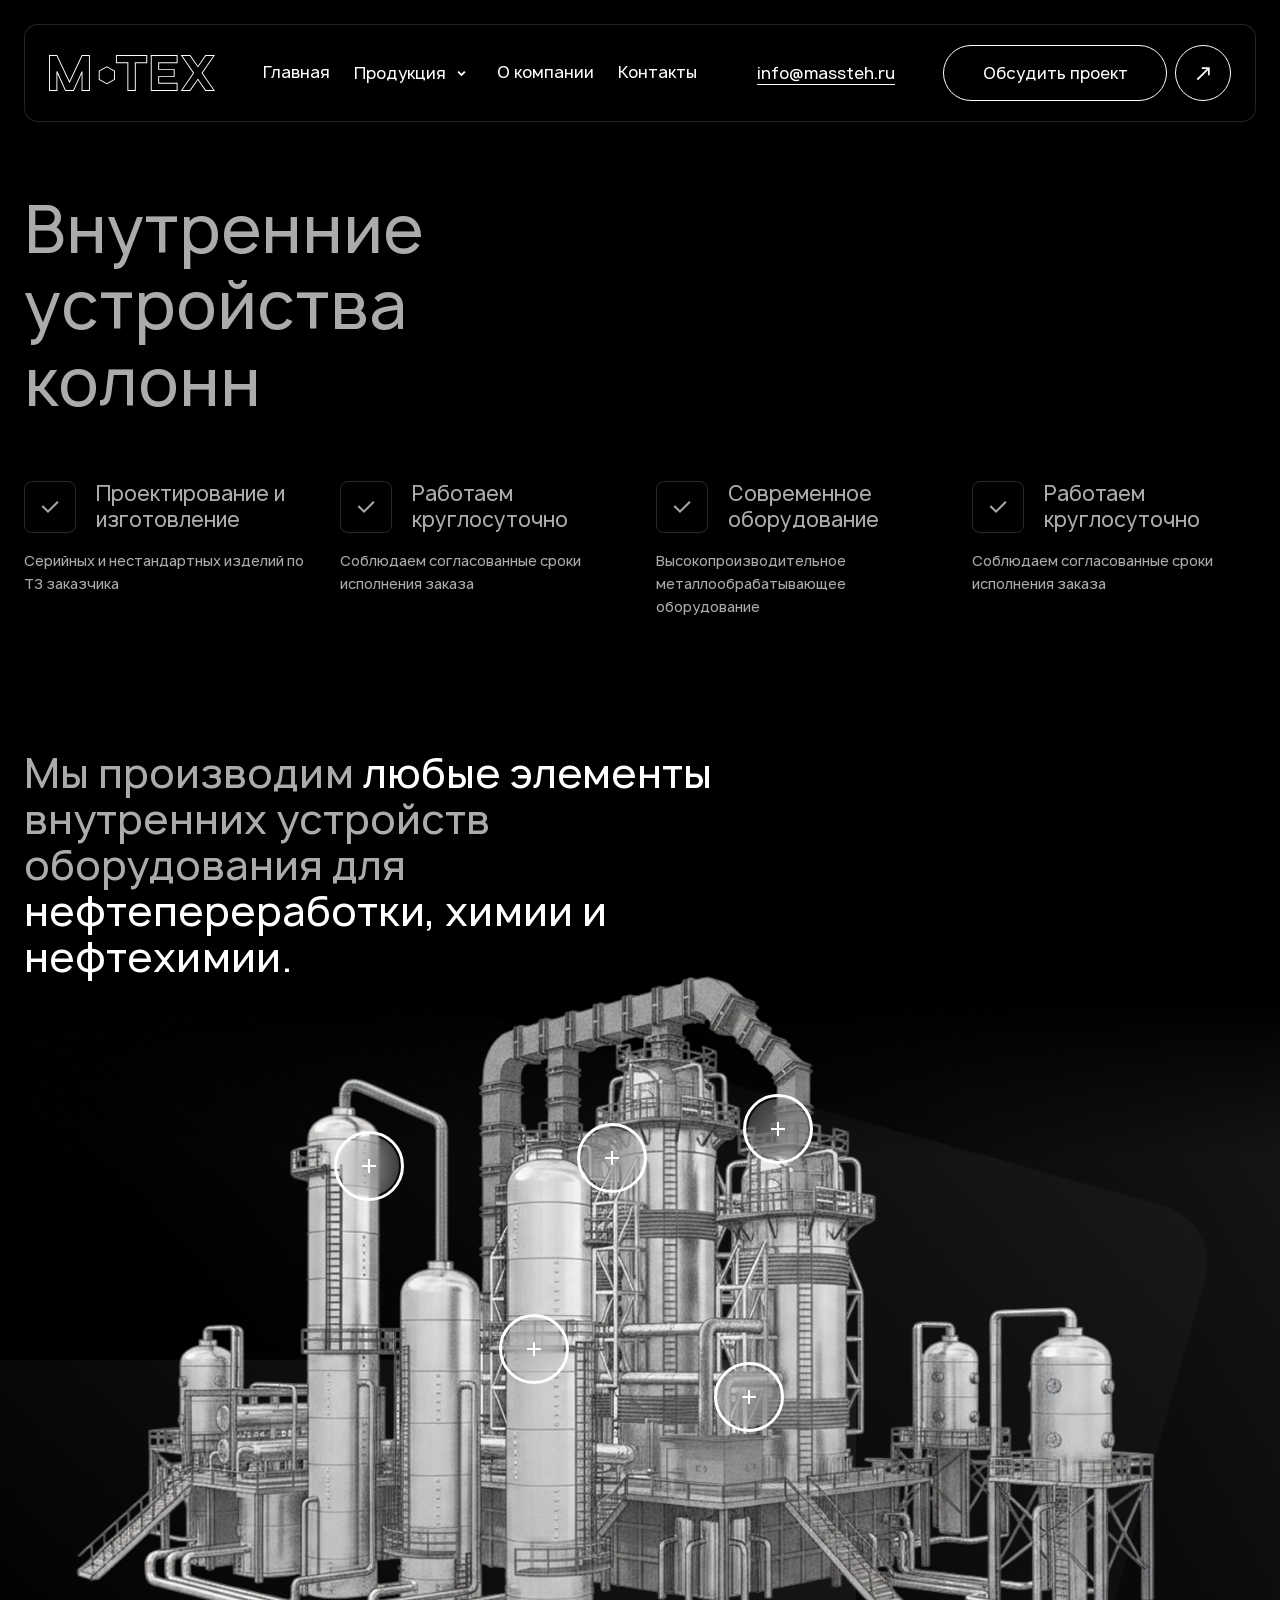
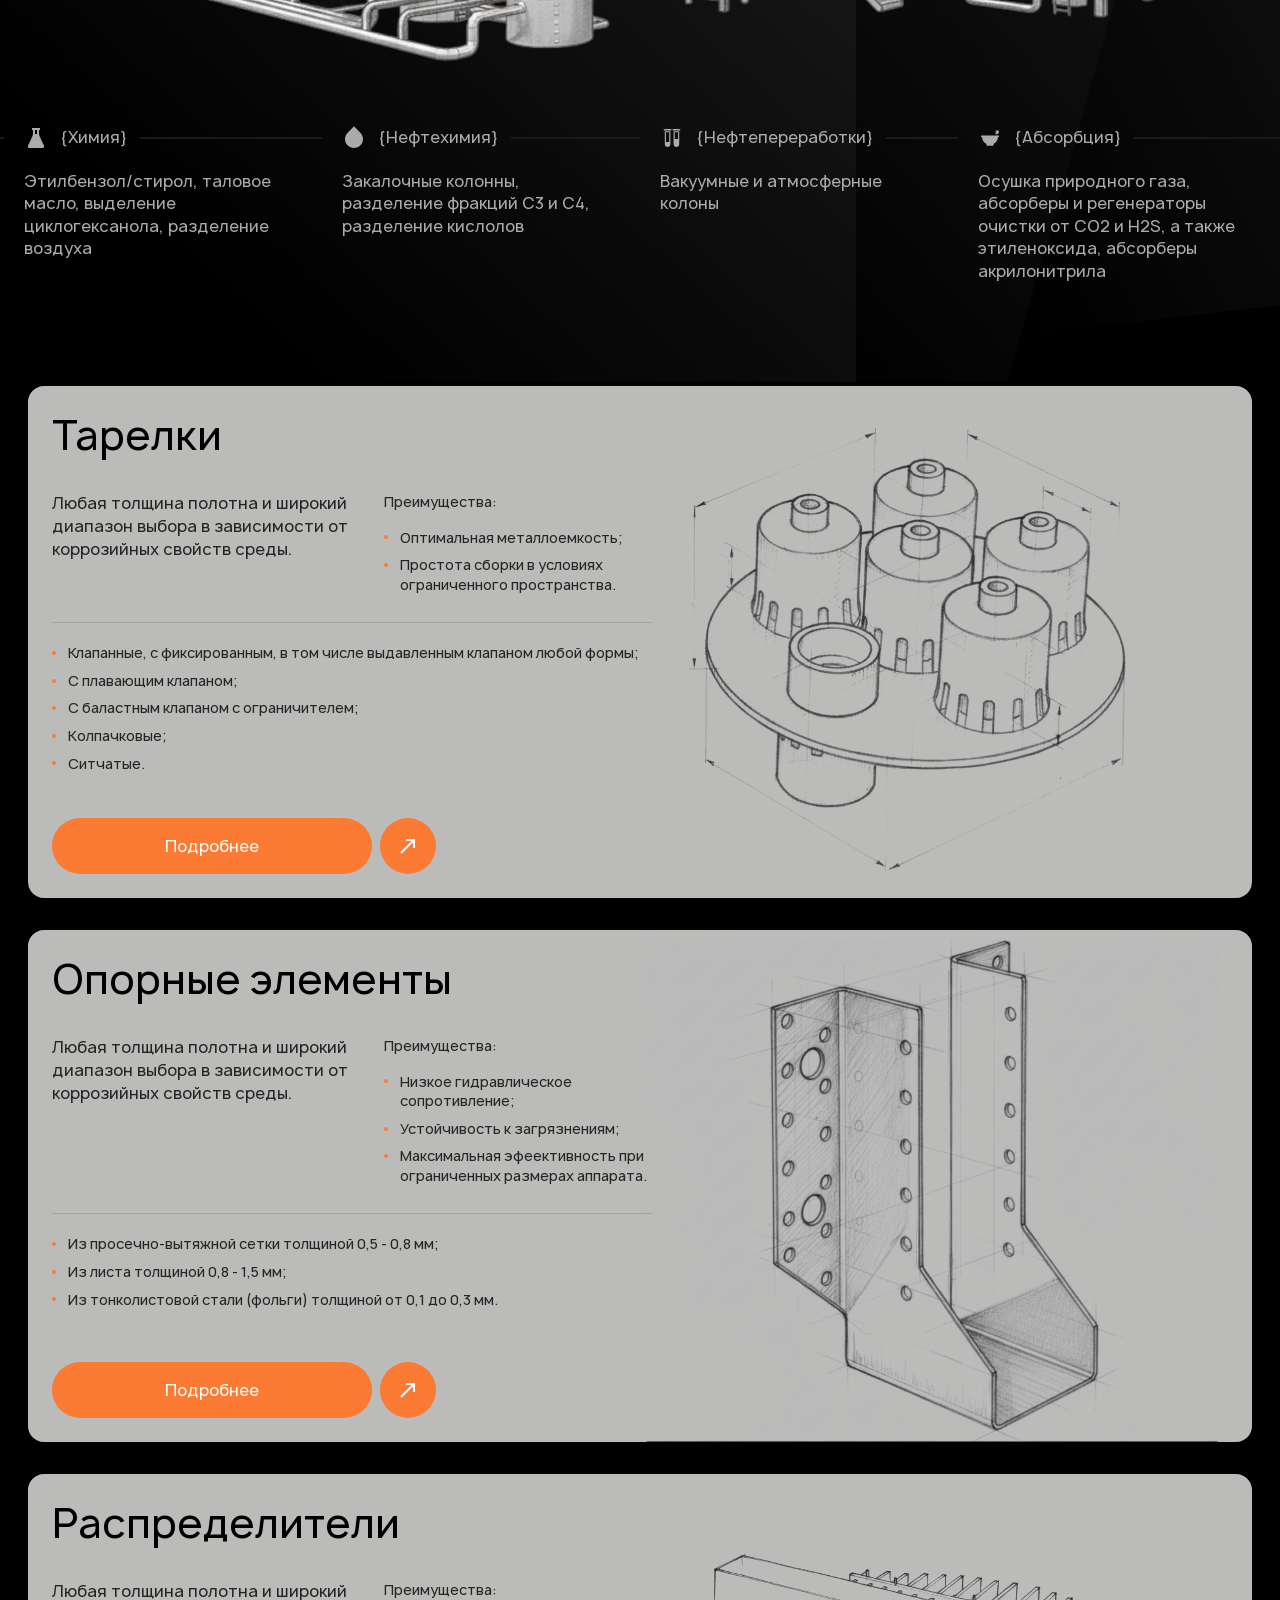
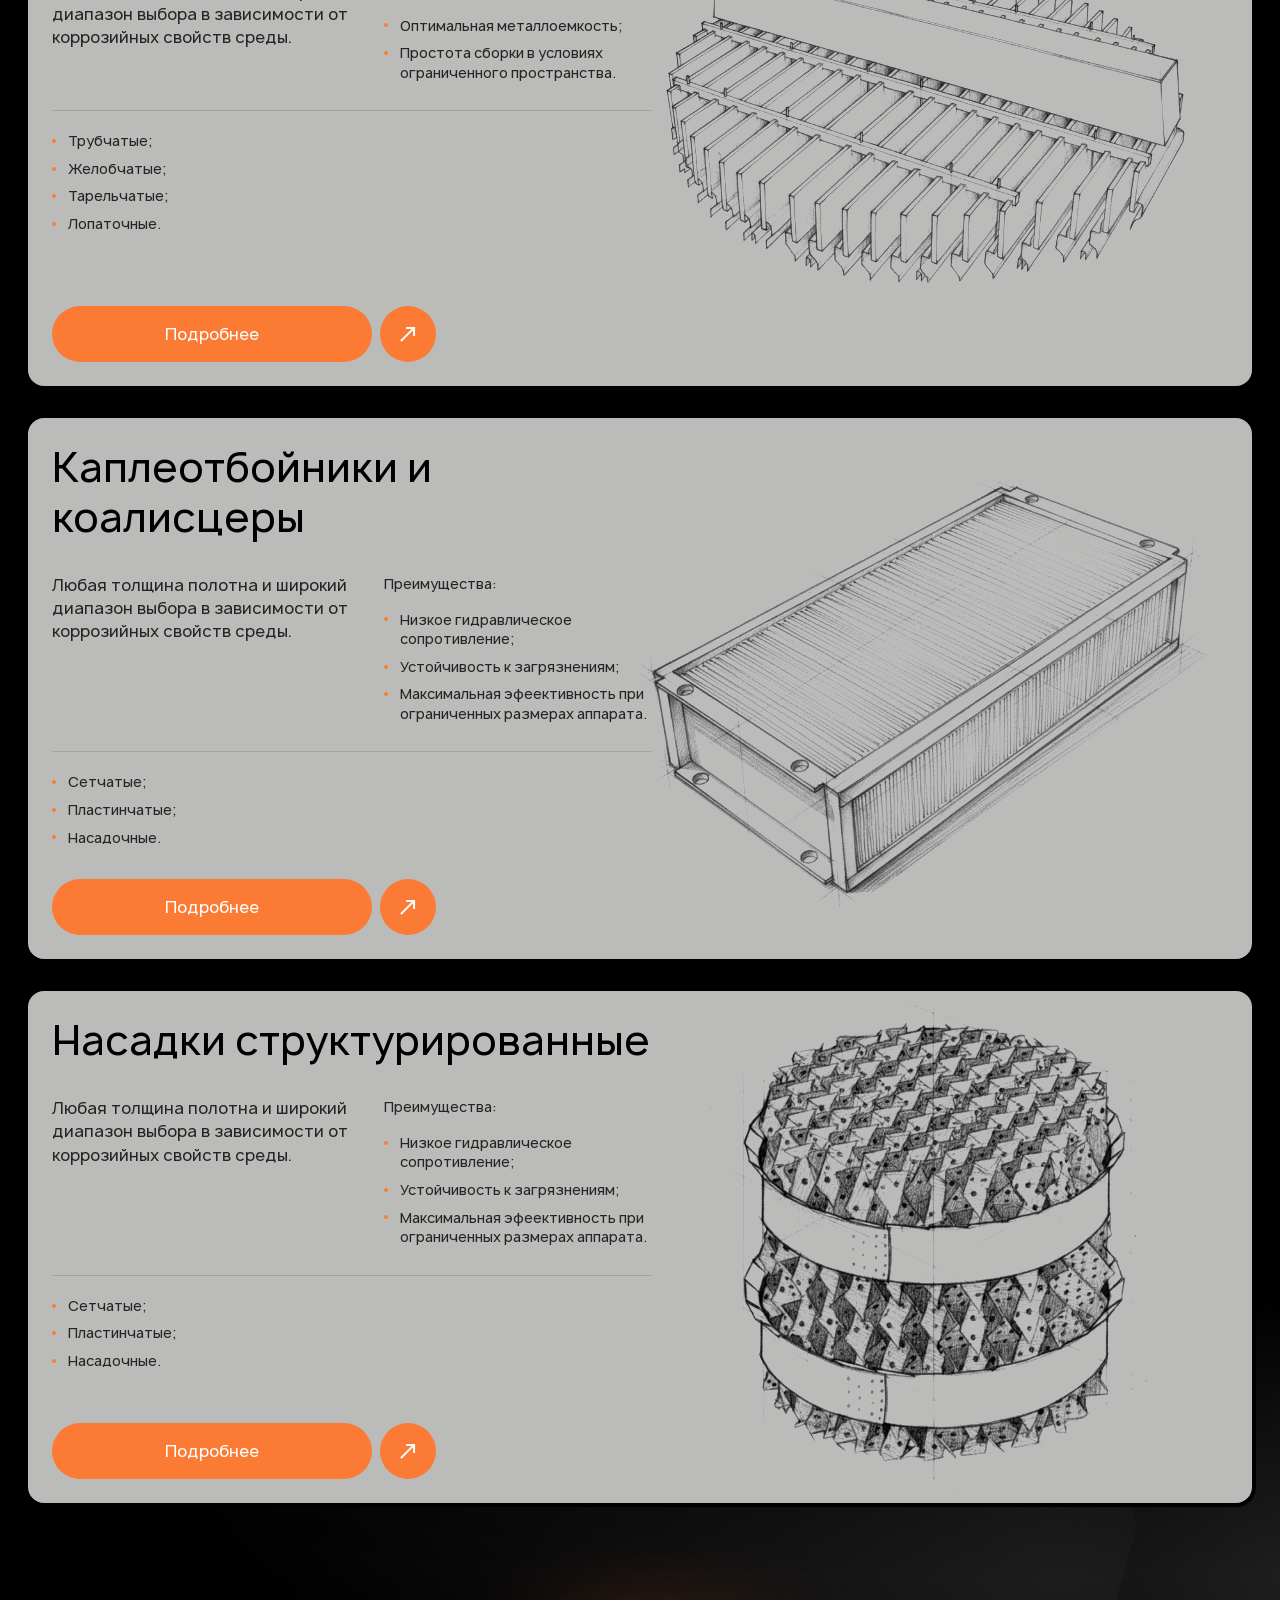
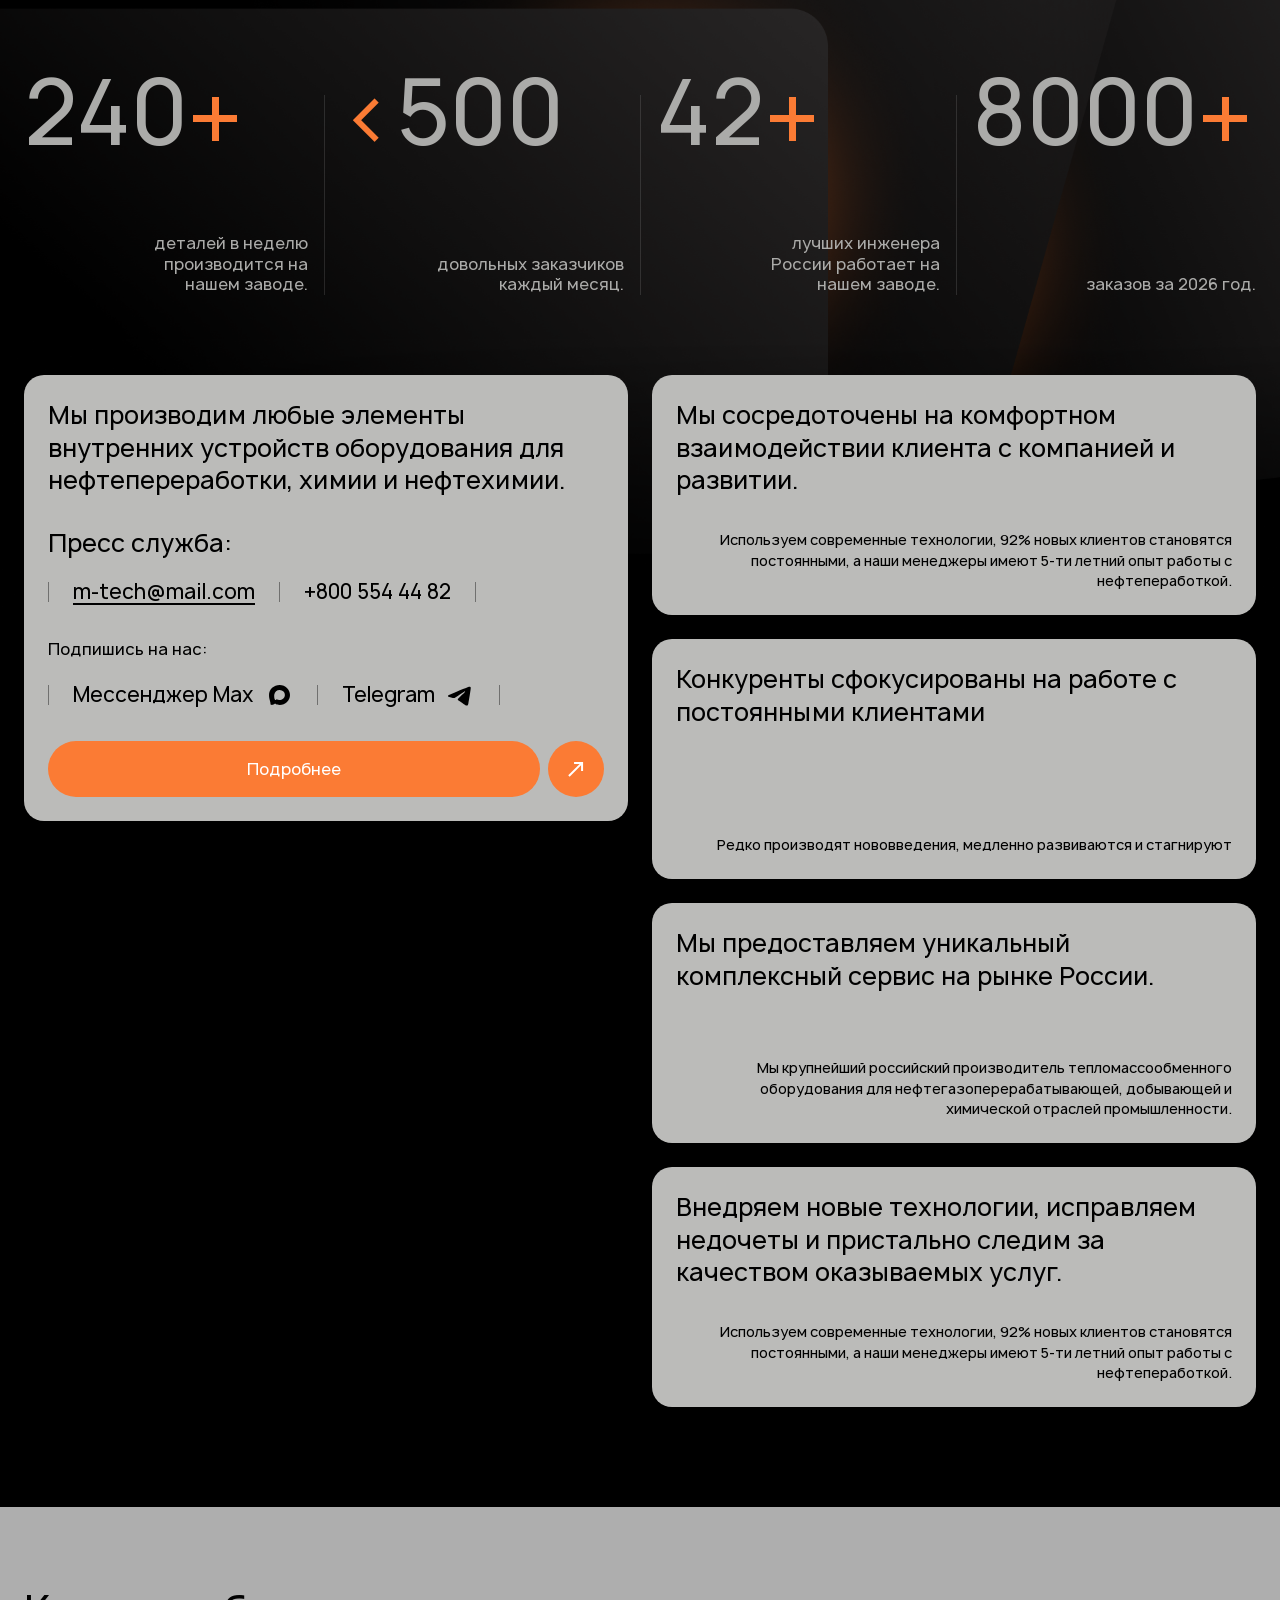
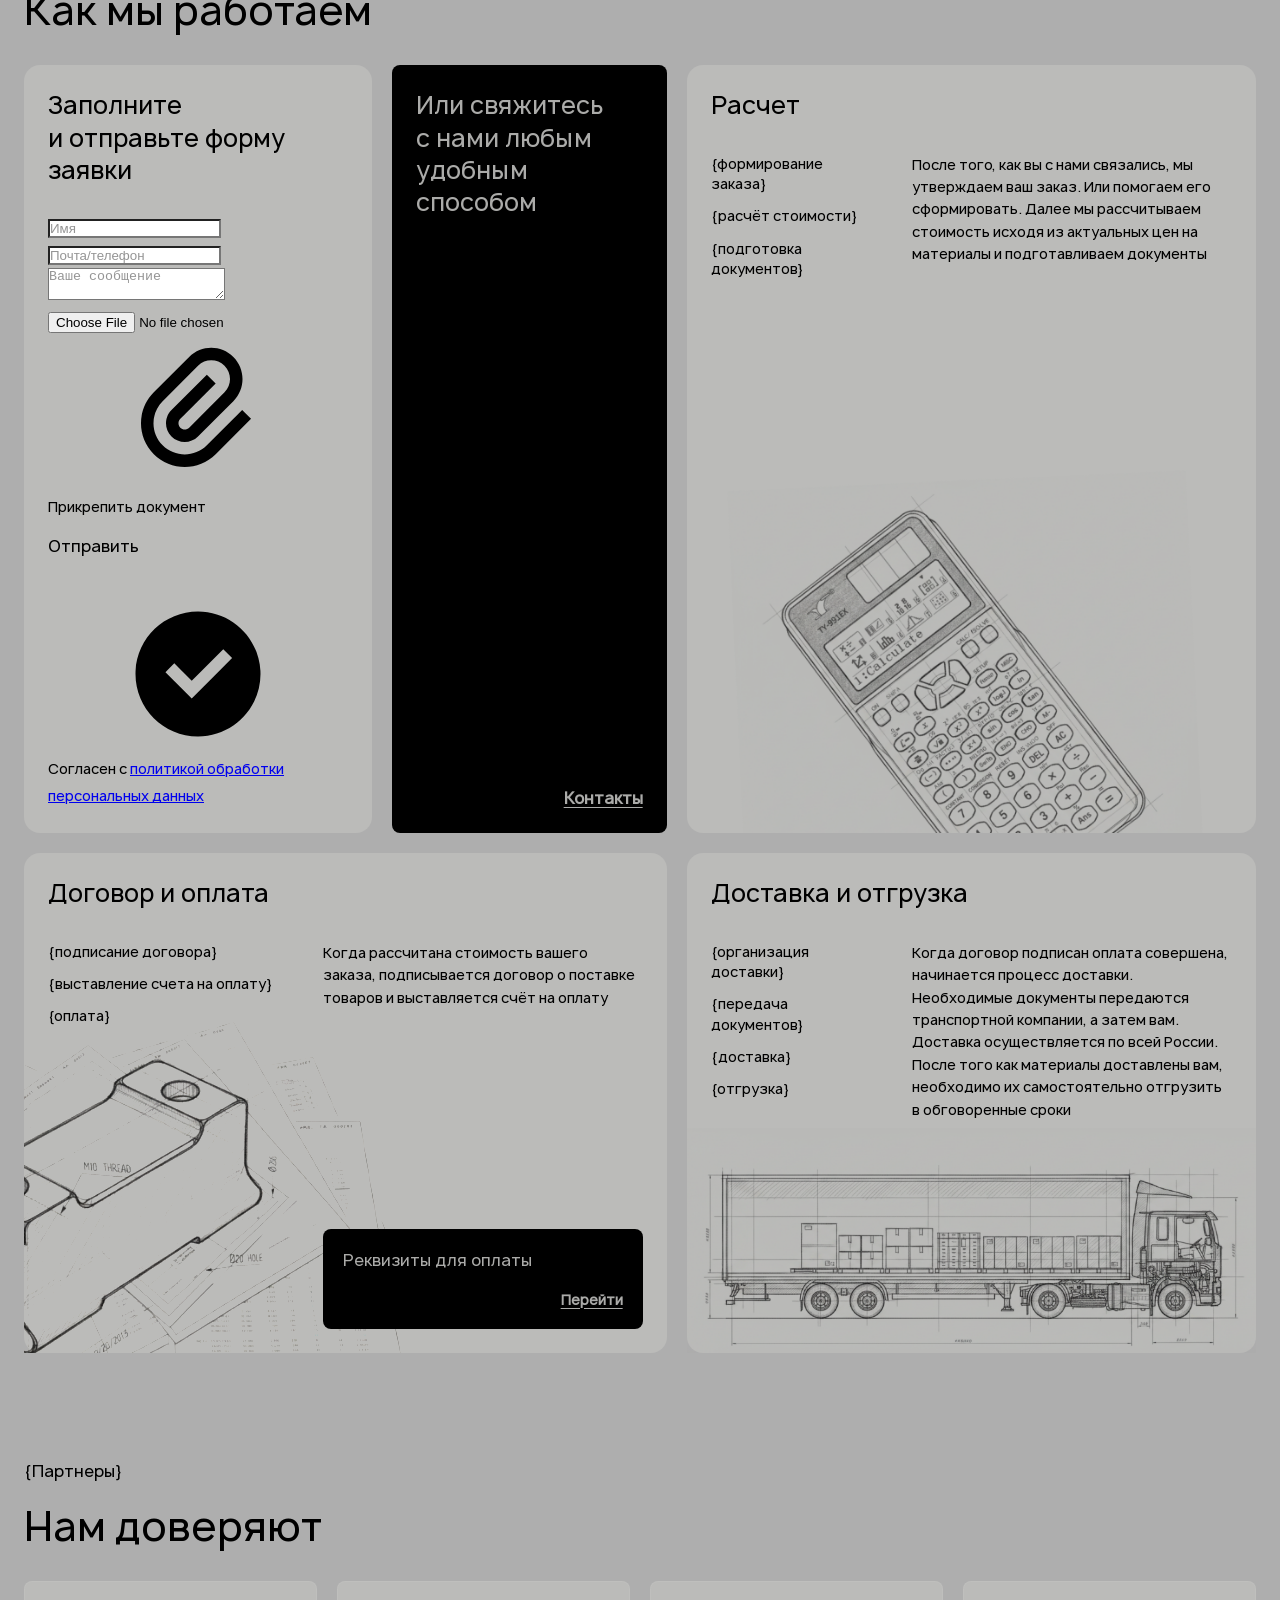
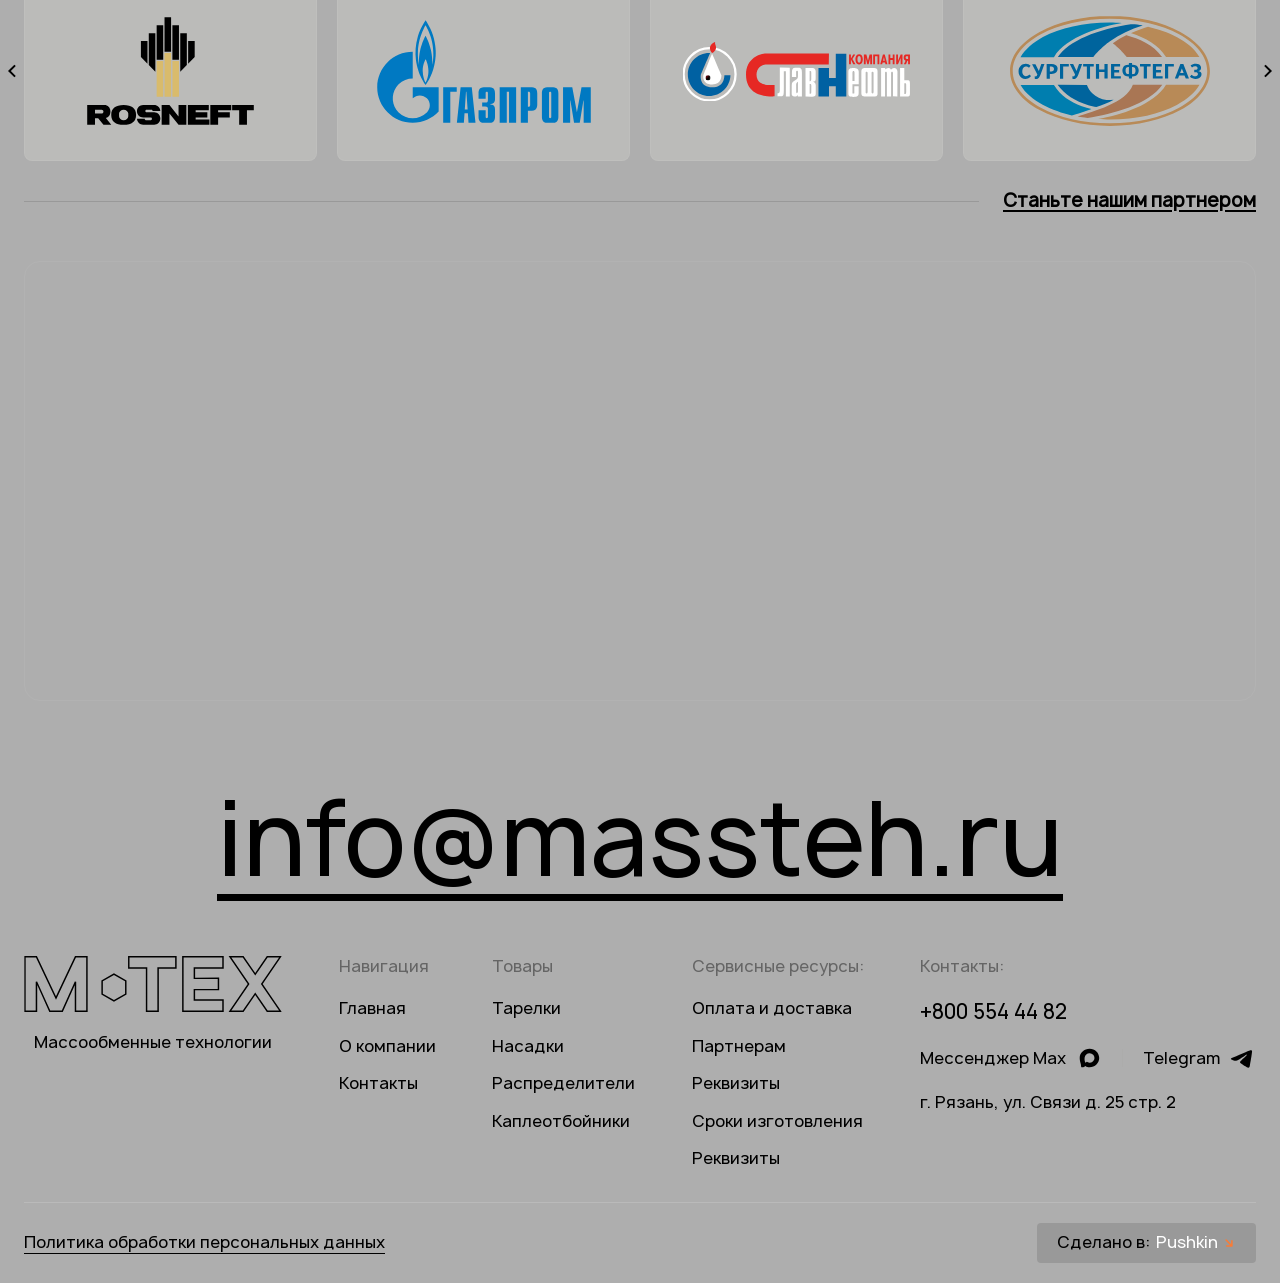
==== index.html @ 3684e793 "Initial commit" ====
<!DOCTYPE html>
<html lang="ru">
	<head>
		<meta http-equiv="Content-Type" content="text/html; charset=utf-8">

		<!-- Adapting the page for mobile devices -->
		<meta name="viewport" content="width=device-width, initial-scale=1, maximum-scale=1">

		<!-- Prohibition of phone number recognition -->
		<meta name="format-detection" content="telephone=no">
		<meta name="SKYPE_TOOLBAR" content ="SKYPE_TOOLBAR_PARSER_COMPATIBLE">

		<!-- Page title -->
		<title>Заголовок страницы</title>

		<!-- Meta description -->
		<meta name="description" content="">

		<!-- Meta Keywords -->
		<meta name="keywords" content="">

		<!-- Changing the color of the mobile browser panel -->
		<meta name="msapplication-TileColor" content="#000">
		<meta name="theme-color" content="#000">

		<!-- Connecting style files -->
		<link rel="stylesheet" href="css/reset.css">
		<link rel="stylesheet" href="css/swiper-bundle.min.css">
		<link rel="stylesheet" href="css/swiper.css">
		<link rel="stylesheet" href="css/styles.css">
		<link rel="stylesheet" href="css/fonts.css">

		<link rel="stylesheet" href="css/response_1899.css" media="print, (max-width: 1899px)">
		<link rel="stylesheet" href="css/response_1439.css" media="print, (max-width: 1439px)">
		<link rel="stylesheet" href="css/response_1279.css" media="print, (max-width: 1279px)">
		<link rel="stylesheet" href="css/response_1023.css" media="print, (max-width: 1023px)">
		<link rel="stylesheet" href="css/response_767.css" media="print, (max-width: 767px)">
	</head>

	<body>
		<div class="wrap">
			<div class="main">
				<header>
					<div class="bg dark">
						<div class="cont">
							<div class="logo">
								<img src="images/logo.svg" alt="">
							</div>

							<nav class="menu">
								<div class="item">
									<a href="/">
										<span>Главная</span>
									</a>
								</div>

								<div class="item">
									<a href="/" class="sub_link">
										<span>Продукция</span>

										<svg class="arr"><use xlink:href="images/sprite.svg#ic_arr_ver"></use></svg>
									</a>

									<div class="sub">
										<div><a href="/"></a></div>
									</div>
								</div>

								<div class="item">
									<a href="/">
										<span>О компании</span>
									</a>
								</div>

								<div class="item">
									<a href="/">
										<span>Контакты</span>
									</a>
								</div>
							</nav>

							<div class="email">
								<a href="mailto:info@massteh.ru">info@massteh.ru</a>
							</div>

							<div class="btns">
								<button class="btn discuss_btn" data-open-modal data-modal="order_modal">Обсудить проект</button>

								<button class="btn">
									<svg class="icon"><use xlink:href="images/sprite.svg#ic_arrow_diagonal"></use></svg>
								</button>

								<button class="btn mob_menu_btn">
									<svg class="icon"><use xlink:href="images/sprite.svg#ic_menu"></use></svg>

									<svg class="icon"><use xlink:href="images/sprite.svg#ic_close"></use></svg>
								</button>
							</div>
						</div>
					</div>
				</header>


				<section class="mob_menu_modal">
					<div class="menu">
						<div class="label">Навигация</div>

						<div class="items">
							<div><a href="/">Главная</a></div>

							<div><a href="/">О компании</a></div>

							<div><a href="/">Контакты</a></div>
						</div>
					</div>

					<div class="divider"></div>

					<div class="menu">
						<div class="label">Товары</div>

						<div class="items">
							<div><a href="/">Тарелки</a></div>

							<div><a href="/">Насадки</a></div>

							<div><a href="/">Распределители</a></div>

							<div><a href="/">Каплеотбойники</a></div>
						</div>
					</div>

					<div class="divider"></div>

					<div class="contacts">
						<div class="label">Контакты:</div>

						<div class="phone">
							<a href="tel:+800 554 44 82">+800 554 44 82</a>
						</div>

						<div class="messengers">
							<div class="sep"></div>

							<a href="/" target="_blank" rel="noopener nofollow">
								<span>Мессенджер Max</span>

								<svg class="icon"><use xlink:href="images/sprite.svg#ic_max"></use></svg>
							</a>

							<div class="sep"></div>

							<a href="/" target="_blank" rel="noopener nofollow">
								<span>Telegram</span>

								<svg class="icon"><use xlink:href="images/sprite.svg#ic_tg"></use></svg>
							</a>

							<div class="sep"></div>
						</div>

						<div class="address">г. Рязань, ул. Связи д. 25 стр. 2</div>
					</div>
				</section>


				<section class="first_section block">
					<div class="data">
						<div class="cont">
							<h1 class="title">Внутренние устройства колонн</h1>

							<div class="advantages">
								<div class="grid_row">
									<div class="item">
										<div class="name">
											<div class="icon">
												<svg><use xlink:href="images/sprite.svg#ic_checkmark"></use></svg>
											</div>

											<span>Проектирование и<br> изготовление</span>
										</div>

										<div class="desc">Серийных и нестандартных изделий по ТЗ заказчика</div>
									</div>

									<div class="item">
										<div class="name">
											<div class="icon">
												<svg><use xlink:href="images/sprite.svg#ic_checkmark"></use></svg>
											</div>

											<span>Работаем<br> круглосуточно</span>
										</div>

										<div class="desc">Соблюдаем согласованные сроки исполнения заказа</div>
									</div>

									<div class="item">
										<div class="name">
											<div class="icon">
												<svg><use xlink:href="images/sprite.svg#ic_checkmark"></use></svg>
											</div>

											<span>Современное<br> оборудование</span>
										</div>

										<div class="desc">Высокопроизводительное металлообрабатывающее оборудование</div>
									</div>

									<div class="item">
										<div class="name">
											<div class="icon">
												<svg><use xlink:href="images/sprite.svg#ic_checkmark"></use></svg>
											</div>

											<span>Работаем<br> круглосуточно</span>
										</div>

										<div class="desc">Соблюдаем согласованные сроки исполнения заказа</div>
									</div>
								</div>
							</div>
						</div>

						<div class="bg">
							<video class="cover" src="./first_section_video.mp4" muted playsinline autoplay loop></video>
						</div>
					</div>
				</section>


				<section class="production block">
					<div class="cont">
						<div class="block_head">
							<div class="title">Мы производим <span>любые элементы</span> внутренних устройств оборудования для <span>нефтепереработки, химии и нефтехимии.</span></div>
						</div>

						<div class="data">
							<picture class="image">
								<source srcset="images/tmp/production_img.png 1x, images/tmp/production_img@2x.png 2x">

								<img src="images/tmp/production_img.png" alt="" loading="lazy">
							</picture>


							<button class="point point1" popovertarget="point1_info" style="anchor-name: --point1_info_btn;">
								<span><svg class="icon"><use xlink:href="images/sprite.svg#ic_plus"></use></svg></span>
							</button>

							<div class="point_info" id="point1_info" style="position-anchor: --point1_info_btn;" popover>
								<div class="title">Перелевные элементы тарелок: сливные листы и карманы</div>

								<div class="desc">Серийных и нестандартных изделий по ТЗ заказчика. Этилбензон/стирол, таловое масло, выделение циклогексагона, разделение воздуха</div>

								<picture class="image">
									<source srcset="images/tmp/production_point_info_img.png 1x, images/tmp/production_point_info_img@2x.png 2x">

									<img src="images/tmp/production_point_info_img.png" alt="" loading="lazy">
								</picture>
							</div>


							<button class="point point2" popovertarget="point2_info" style="anchor-name: --point2_info_btn;">
								<span><svg class="icon"><use xlink:href="images/sprite.svg#ic_plus"></use></svg></span>
							</button>

							<div class="point_info" id="point2_info" style="position-anchor: --point2_info_btn;" popover>
								<div class="title">Перелевные элементы тарелок: сливные листы и карманы</div>

								<div class="desc">Серийных и нестандартных изделий по ТЗ заказчика. Этилбензон/стирол, таловое масло, выделение циклогексагона, разделение воздуха</div>

								<picture class="image">
									<source srcset="images/tmp/production_point_info_img.png 1x, images/tmp/production_point_info_img@2x.png 2x">

									<img src="images/tmp/production_point_info_img.png" alt="" loading="lazy">
								</picture>
							</div>


							<button class="point point3" popovertarget="point3_info" style="anchor-name: --point3_info_btn;">
								<span><svg class="icon"><use xlink:href="images/sprite.svg#ic_plus"></use></svg></span>
							</button>

							<div class="point_info" id="point3_info" style="position-anchor: --point3_info_btn;" popover>
								<div class="title">Перелевные элементы тарелок: сливные листы и карманы</div>

								<div class="desc">Серийных и нестандартных изделий по ТЗ заказчика. Этилбензон/стирол, таловое масло, выделение циклогексагона, разделение воздуха</div>

								<picture class="image">
									<source srcset="images/tmp/production_point_info_img.png 1x, images/tmp/production_point_info_img@2x.png 2x">

									<img src="images/tmp/production_point_info_img.png" alt="" loading="lazy">
								</picture>
							</div>


							<button class="point point4" popovertarget="point4_info" style="anchor-name: --point4_info_btn;">
								<span><svg class="icon"><use xlink:href="images/sprite.svg#ic_plus"></use></svg></span>
							</button>

							<div class="point_info" id="point4_info" style="position-anchor: --point4_info_btn;" popover>
								<div class="title">Перелевные элементы тарелок: сливные листы и карманы</div>

								<div class="desc">Серийных и нестандартных изделий по ТЗ заказчика. Этилбензон/стирол, таловое масло, выделение циклогексагона, разделение воздуха</div>

								<picture class="image">
									<source srcset="images/tmp/production_point_info_img.png 1x, images/tmp/production_point_info_img@2x.png 2x">

									<img src="images/tmp/production_point_info_img.png" alt="" loading="lazy">
								</picture>
							</div>


							<button class="point point5" popovertarget="point5_info" style="anchor-name: --point5_info_btn;">
								<span><svg class="icon"><use xlink:href="images/sprite.svg#ic_plus"></use></svg></span>
							</button>

							<div class="point_info" id="point5_info" style="position-anchor: --point5_info_btn;" popover>
								<div class="title">Перелевные элементы тарелок: сливные листы и карманы</div>

								<div class="desc">Серийных и нестандартных изделий по ТЗ заказчика. Этилбензон/стирол, таловое масло, выделение циклогексагона, разделение воздуха</div>

								<picture class="image">
									<source srcset="images/tmp/production_point_info_img.png 1x, images/tmp/production_point_info_img@2x.png 2x">

									<img src="images/tmp/production_point_info_img.png" alt="" loading="lazy">
								</picture>
							</div>
						</div>

						<div class="advantages">
							<div class="grid_row">
								<div class="item">
									<div class="name">
										<picture class="icon">
											<img src="images/ic_production1.svg" alt="" loading="lazy">
										</picture>

										<span>{Химия}</span>

										<span class="line"></span>
									</div>

									<div class="desc">Этилбензол/стирол, таловое масло, выделение циклогексанола, разделение воздуха</div>
								</div>

								<div class="item">
									<div class="name">
										<picture class="icon">
											<img src="images/ic_production2.svg" alt="" loading="lazy">
										</picture>

										<span>{Нефтехимия}</span>

										<span class="line"></span>
									</div>

									<div class="desc">Закалочные колонны, разделение фракций С3 и С4, разделение кислолов</div>
								</div>

								<div class="item">
									<div class="name">
										<picture class="icon">
											<img src="images/ic_production3.svg" alt="" loading="lazy">
										</picture>

										<span>{Нефтепереработки}</span>

										<span class="line"></span>
									</div>

									<div class="desc">Вакуумные и атмосферные колоны</div>
								</div>

								<div class="item">
									<div class="name">
										<picture class="icon">
											<img src="images/ic_production4.svg" alt="" loading="lazy">
										</picture>

										<span>{Абсорбция}</span>

										<span class="line"></span>
									</div>

									<div class="desc">Осушка природного газа, абсорберы и регенераторы очистки от CO2 и H2S, а также этиленоксида, абсорберы акрилонитрила</div>
								</div>
							</div>
						</div>
					</div>

					<picture class="bg">
						<source srcset="images/bg_production.png 1x, images/bg_production@2x.png 2x">

						<img src="images/bg_production.png" alt="" loading="lazy">
					</picture>
				</section>


				<section class="catalog block">
					<div class="cont l_w">
						<div class="list">
							<div class="category">
								<div class="data">
									<div class="name">Тарелки</div>

									<div class="row">
										<div class="desc">Любая толщина полотна и широкий диапазон выбора в зависимости от коррозийных свойств среды.</div>

										<div class="advantages">
											<div class="label">Преимущества:</div>

											<div class="items">
												<div>Оптимальная металлоемкость;</div>

												<div>Простота сборки в условиях ограниченного пространства.</div>
											</div>
										</div>
									</div>

									<div class="items">
										<div>Клапанные, с фиксированным, в том числе выдавленным клапаном любой формы;</div>

										<div>С плавающим клапаном;</div>

										<div>С баластным клапаном с ограничителем;</div>

										<div>Колпачковые;</div>

										<div>Ситчатые.</div>
									</div>

									<div class="btns">
										<a href="/" class="btn details_btn">Подробнее</a>

										<button class="btn">
											<svg class="icon"><use xlink:href="images/sprite.svg#ic_arrow_diagonal"></use></svg>
										</button>
									</div>
								</div>

								<picture class="image">
									<source srcset="images/tmp/catalog_img1.png 1x, images/tmp/catalog_img1@2x.png 2x">

									<img src="images/tmp/catalog_img1.png" alt="" loading="lazy">
								</picture>
							</div>

							<div class="category">
								<div class="data">
									<div class="name">Опорные элементы</div>

									<div class="row">
										<div class="desc">Любая толщина полотна и широкий диапазон выбора в зависимости от коррозийных свойств среды.</div>

										<div class="advantages">
											<div class="label">Преимущества:</div>

											<div class="items">
												<div>Низкое  гидравлическое сопротивление;</div>

												<div>Устойчивость к загрязнениям;</div>

												<div>Максимальная эфеективность при ограниченных размерах аппарата.</div>
											</div>
										</div>
									</div>

									<div class="items">
										<div>Из просечно-вытяжной сетки толщиной 0,5 - 0,8 мм;</div>

										<div>Из листа толщиной 0,8 - 1,5 мм;</div>

										<div>Из тонколистовой стали (фольги) толщиной от 0,1 до 0,3 мм.</div>
									</div>

									<div class="btns">
										<a href="/" class="btn details_btn">Подробнее</a>

										<button class="btn">
											<svg class="icon"><use xlink:href="images/sprite.svg#ic_arrow_diagonal"></use></svg>
										</button>
									</div>
								</div>

								<picture class="image">
									<source srcset="images/tmp/catalog_img2.png 1x, images/tmp/catalog_img2@2x.png 2x">

									<img src="images/tmp/catalog_img2.png" alt="" loading="lazy">
								</picture>
							</div>

							<div class="category">
								<div class="data">
									<div class="name">Распределители</div>

									<div class="row">
										<div class="desc">Любая толщина полотна и широкий диапазон выбора в зависимости от коррозийных свойств среды.</div>

										<div class="advantages">
											<div class="label">Преимущества:</div>

											<div class="items">
												<div>Оптимальная металлоемкость;</div>

												<div>Простота сборки в условиях ограниченного пространства.</div>
											</div>
										</div>
									</div>

									<div class="items">
										<div>Трубчатые;</div>
										<div>Желобчатые;</div>
										<div>Тарельчатые;</div>
										<div>Лопаточные.</div>
									</div>

									<div class="btns">
										<a href="/" class="btn details_btn">Подробнее</a>

										<button class="btn">
											<svg class="icon"><use xlink:href="images/sprite.svg#ic_arrow_diagonal"></use></svg>
										</button>
									</div>
								</div>

								<picture class="image">
									<source srcset="images/tmp/catalog_img3.png 1x, images/tmp/catalog_img3@2x.png 2x">

									<img src="images/tmp/catalog_img3.png" alt="" loading="lazy">
								</picture>
							</div>

							<div class="category">
								<div class="data">
									<div class="name">Каплеотбойники и коалисцеры</div>

									<div class="row">
										<div class="desc">Любая толщина полотна и широкий диапазон выбора в зависимости от коррозийных свойств среды.</div>

										<div class="advantages">
											<div class="label">Преимущества:</div>

											<div class="items">
												<div>Низкое гидравлическое сопротивление;</div>

												<div>Устойчивость к загрязнениям;</div>

												<div>Максимальная эфеективность при ограниченных размерах аппарата.</div>
											</div>
										</div>
									</div>

									<div class="items">
										<div>Сетчатые;</div>
										<div>Пластинчатые;</div>
										<div>Насадочные.</div>
									</div>

									<div class="btns">
										<a href="/" class="btn details_btn">Подробнее</a>

										<button class="btn">
											<svg class="icon"><use xlink:href="images/sprite.svg#ic_arrow_diagonal"></use></svg>
										</button>
									</div>
								</div>

								<picture class="image">
									<source srcset="images/tmp/catalog_img4.png 1x, images/tmp/catalog_img4@2x.png 2x">

									<img src="images/tmp/catalog_img4.png" alt="" loading="lazy">
								</picture>
							</div>

							<div class="category">
								<div class="data">
									<div class="name">Насадки структурированные</div>

									<div class="row">
										<div class="desc">Любая толщина полотна и широкий диапазон выбора в зависимости от коррозийных свойств среды.</div>

										<div class="advantages">
											<div class="label">Преимущества:</div>

											<div class="items">
												<div>Низкое гидравлическое сопротивление;</div>

												<div>Устойчивость к загрязнениям;</div>

												<div>Максимальная эфеективность при ограниченных размерах аппарата.</div>
											</div>
										</div>
									</div>

									<div class="items">
										<div>Сетчатые;</div>
										<div>Пластинчатые;</div>
										<div>Насадочные.</div>
									</div>

									<div class="btns">
										<a href="/" class="btn details_btn">Подробнее</a>

										<button class="btn">
											<svg class="icon"><use xlink:href="images/sprite.svg#ic_arrow_diagonal"></use></svg>
										</button>
									</div>
								</div>

								<picture class="image">
									<source srcset="images/tmp/catalog_img5.png 1x, images/tmp/catalog_img5@2x.png 2x">

									<img src="images/tmp/catalog_img5.png" alt="" loading="lazy">
								</picture>
							</div>
						</div>
					</div>
				</section>


				<section class="stats top_pad block s_m">
					<div class="cont">
						<div class="grid_row">
							<div class="item">
								<div class="val">240<span>+</span></div>

								<div class="desc">деталей в неделю производится на нашем заводе.</div>
							</div>

							<div class="item">
								<div class="val"><span><</span>500</div>

								<div class="desc">довольных заказчиков каждый месяц.</div>
							</div>

							<div class="item">
								<div class="val">42<span>+</span></div>

								<div class="desc">лучших инженера России работает на нашем заводе.</div>
							</div>

							<div class="item">
								<div class="val">8000<span>+</span></div>

								<div class="desc">заказов за 2026 год.</div>
							</div>
						</div>
					</div>

					<picture class="bg">
						<source srcset="images/bg_stats.png 1x, images/bg_stats@2x.png 2x">

						<img src="images/bg_stats.png" alt="" loading="lazy">
					</picture>
				</section>


				<section class="contacts_block block">
					<div class="cont">
						<div class="data">
							<div class="title">Мы производим любые элементы внутренних устройств оборудования для нефтепереработки, химии и нефтехимии.</div>

							<div class="contacts">
								<div class="label">Пресс служба:</div>

								<div class="items">
									<div class="sep"></div>

									<a href="mailto:m-tech@mail.com" class="underline">m-tech@mail.com</a>

									<div class="sep"></div>

									<a href="tel:+800 554 44 82">+800 554 44 82</a>

									<div class="sep"></div>
								</div>
							</div>

							<div class="messengers">
								<div class="label">Подпишись на нас:</div>

								<div class="items">
									<div class="sep"></div>

									<a href="/" target="_blank" rel="noopener nofollow">
										<span>Мессенджер Max</span>

										<svg class="icon"><use xlink:href="images/sprite.svg#ic_max"></use></svg>
									</a>

									<div class="sep"></div>

									<a href="/" target="_blank" rel="noopener nofollow">
										<span>Telegram</span>

										<svg class="icon"><use xlink:href="images/sprite.svg#ic_tg"></use></svg>
									</a>

									<div class="sep"></div>
								</div>
							</div>

							<div class="btns">
								<a href="/" class="btn details_btn">Подробнее</a>

								<button class="btn">
									<svg class="icon"><use xlink:href="images/sprite.svg#ic_arrow_diagonal"></use></svg>
								</button>
							</div>
						</div>

						<div class="list">
							<div class="item">
								<div class="title">Мы сосредоточены на комфортном взаимодействии клиента с компанией и развитии.</div>

								<div class="desc">Используем современные технологии, 92% новых клиентов становятся постоянными, а наши менеджеры имеют 5-ти летний опыт работы с нефтепеработкой.</div>
							</div>

							<div class="item">
								<div class="title">Конкуренты сфокусированы на работе с постоянными клиентами</div>

								<div class="desc">Редко производят нововведения, медленно развиваются и стагнируют</div>
							</div>

							<div class="item">
								<div class="title">Мы предоставляем уникальный комплексный сервис на рынке России.</div>

								<div class="desc">Мы крупнейший российский производитель тепломассообменного оборудования для нефтегазоперерабатывающей, добывающей и химической отраслей промышленности.</div>
							</div>

							<div class="item">
								<div class="title">Внедряем новые технологии, исправляем недочеты и пристально следим за качеством оказываемых услуг.</div>

								<div class="desc">Используем современные технологии, 92% новых клиентов становятся постоянными, а наши менеджеры имеют 5-ти летний опыт работы с нефтепеработкой.</div>
							</div>
						</div>
					</div>
				</section>


				<section class="how_we_work bg_grey">
					<div class="cont">
						<div class="block_head">
							<div class="title">Как мы работаем</div>
						</div>

						<div class="grid">
							<div class="feedback">
								<div class="title">Заполните<br> и отправьте форму заявки</div>

								<form action="" class="form">
									<div class="line">
										<div class="field">
											<input type="text" name="" value="" class="input" placeholder="Имя">
										</div>
									</div>

									<div class="line">
										<div class="field">
											<input type="text" name="" value="" class="input" placeholder="Почта/телефон">
										</div>
									</div>

									<div class="line">
										<div class="field">
											<textarea name="" placeholder="Ваше сообщение"></textarea>
										</div>
									</div>

									<div class="line file">
										<div class="field">
											<label>
												<input type="file" name="file">

												<svg class="icon"><use xlink:href="images/sprite.svg#ic_file"></use></svg>

												<span>Прикрепить документ</span>
											</label>
										</div>
									</div>

									<div class="submit">
										<button type="submit" class="submit_btn">Отправить</button>
									</div>

									<div class="agree">
										<div class="field">
											<label class="checkbox">
												<input type="checkbox" name="agree">

												<div class="check">
													<svg class="icon"><use xlink:href="images/sprite.svg#ic_check"></use></svg>
												</div>

												<span>Согласен с <a href="/" target="_blank">политикой обработки персональных данных</a></span>
											</label>
										</div>
									</div>
								</form>
							</div>

							<a href="/" class="contacts_link">
								<div class="title">Или свяжитесь<br> с нами любым удобным способом</div>

								<div class="btn">Контакты</div>
							</a>

							<div class="item l_size">
								<div class="title">Расчет</div>

								<div class="row">
									<div class="items">
										<div>{формирование заказа}</div>
										<div>{расчёт стоимости}</div>
										<div>{подготовка документов}</div>
									</div>

									<div class="desc">После того, как вы с нами связались, мы утверждаем ваш заказ. Или помогаем его сформировать. Далее мы рассчитываем стоимость исходя из актуальных цен на материалы и подготавливаем документы</div>
								</div>

								<picture class="image1">
									<source srcset="images/tmp/how_we_work_img1.png 1x, images/tmp/how_we_work_img1@2x.png 2x">

									<img src="images/tmp/how_we_work_img1.png" alt="" loading="lazy">
								</picture>
							</div>

							<div class="item l_size">
								<div class="title">Договор и оплата</div>

								<div class="row">
									<div class="items">
										<div>{подписание договора}</div>
										<div>{выставление счета на оплату}</div>
										<div>{оплата}</div>
									</div>

									<div class="desc">Когда рассчитана стоимость вашего заказа, подписывается договор о поставке товаров и выставляется счёт на оплату</div>
								</div>

								<a href="/" class="requisites">
									<div class="label">Реквизиты для оплаты</div>

									<div class="btn">Перейти</div>
								</a>

								<picture class="image2">
									<source srcset="images/tmp/how_we_work_img2.png 1x, images/tmp/how_we_work_img2@2x.png 2x">

									<img src="images/tmp/how_we_work_img2.png" alt="" loading="lazy">
								</picture>
							</div>

							<div class="item l_size">
								<div class="title">Доставка и отгрузка</div>

								<div class="row">
									<div class="items">
										<div>{организация доставки}</div>
										<div>{передача документов}</div>
										<div>{доставка}</div>
										<div>{отгрузка}</div>
									</div>

									<div class="desc">Когда договор подписан оплата совершена, начинается процесс доставки. Необходимые документы передаются транспортной компании, а затем вам. Доставка осуществляется по всей России. После того как материалы доставлены вам, необходимо их самостоятельно отгрузить в обговоренные сроки</div>
								</div>

								<picture class="image3">
									<source srcset="images/tmp/how_we_work_img3.png 1x, images/tmp/how_we_work_img3@2x.png 2x">

									<img src="images/tmp/how_we_work_img3.png" alt="" loading="lazy">
								</picture>
							</div>
						</div>
					</div>
				</section>


				<section class="logos bg_grey">
					<div class="cont">
						<div class="block_head">
							<div class="pre_title">{Партнеры}</div>

							<div class="title">Нам доверяют</div>
						</div>

						<div class="swiper">
							<div class="swiper-wrapper">
								<div class="swiper-slide">
									<picture class="image">
										<img src="images/tmp/logos_img1.svg" alt="" loading="lazy">
									</picture>
								</div>

								<div class="swiper-slide">
									<picture class="image">
										<img src="images/tmp/logos_img2.svg" alt="" loading="lazy">
									</picture>
								</div>

								<div class="swiper-slide">
									<picture class="image">
										<img src="images/tmp/logos_img3.svg" alt="" loading="lazy">
									</picture>
								</div>

								<div class="swiper-slide">
									<picture class="image">
										<img src="images/tmp/logos_img4.svg" alt="" loading="lazy">
									</picture>
								</div>

								<div class="swiper-slide">
									<picture class="image">
										<img src="images/tmp/logos_img1.svg" alt="" loading="lazy">
									</picture>
								</div>

								<div class="swiper-slide">
									<picture class="image">
										<img src="images/tmp/logos_img2.svg" alt="" loading="lazy">
									</picture>
								</div>

								<div class="swiper-slide">
									<picture class="image">
										<img src="images/tmp/logos_img3.svg" alt="" loading="lazy">
									</picture>
								</div>

								<div class="swiper-slide">
									<picture class="image">
										<img src="images/tmp/logos_img4.svg" alt="" loading="lazy">
									</picture>
								</div>
							</div>

							<button class="swiper-button-prev">
								<svg class="icon"><use xlink:href="images/sprite.svg#ic_arr_hor"></use></svg>
							</button>

							<button class="swiper-button-next">
								<svg class="icon"><use xlink:href="images/sprite.svg#ic_arr_hor"></use></svg>
							</button>
						</div>

						<button class="btn">
							<span class="line"></span>
							<span>Станьте нашим партнером</span>
						</button>
					</div>
				</section>


				<section class="video_present bg_grey">
					<div class="cont">
						<video class="cover" src="./video.mp4" muted playsinline autoplay loop></video>
					</div>
				</section>
			</div>


			<footer class="bg_grey">
				<div class="cont">
					<div class="email">
						<a href="mailto:info@massteh.ru">info@massteh.ru</a>
					</div>

					<div class="data">
						<div class="logo">
							<img src="images/footer_logo2.svg" alt="">

							<span>Массообменные технологии</span>
						</div>

						<div class="links">
							<div class="title">Навигация</div>

							<div class="items big">
								<div><a href="/">Главная</a></div>

								<div><a href="/">О компании</a></div>

								<div><a href="/">Контакты</a></div>
							</div>
						</div>

						<div class="links">
							<div class="title">Товары</div>

							<div class="items big">
								<div><a href="/">Тарелки</a></div>

								<div><a href="/">Насадки</a></div>

								<div><a href="/">Распределители</a></div>

								<div><a href="/">Каплеотбойники</a></div>
							</div>
						</div>

						<div class="links">
							<div class="title">Сервисные ресурсы:</div>

							<div class="items">
								<div><a href="/">Оплата и доставка</a></div>

								<div><a href="/">Партнерам</a></div>

								<div><a href="/">Реквизиты</a></div>

								<div><a href="/">Сроки изготовления</a></div>

								<div><a href="/">Реквизиты</a></div>
							</div>
						</div>

						<div class="contacts">
							<div class="title">Контакты:</div>

							<div class="phone">
								<a href="tel:+800 554 44 82">+800 554 44 82</a>
							</div>

							<div class="messengers">
								<a href="/" target="_blank" rel="noopener nofollow">
									<span>Мессенджер Max</span>

									<svg class="icon"><use xlink:href="images/sprite.svg#ic_max"></use></svg>
								</a>

								<div class="sep"></div>

								<a href="/" target="_blank" rel="noopener nofollow">
									<span>Telegram</span>

									<svg class="icon"><use xlink:href="images/sprite.svg#ic_tg"></use></svg>
								</a>
							</div>

							<div class="address">г. Рязань, ул. Связи д. 25 стр. 2</div>
						</div>
					</div>

					<div class="bottom">
						<div class="legal">
							<div><a href="/">Политика обработки персональных данных</a></div>
						</div>

						<div class="creator">
							<a href="/">
								Сделано в: <span>Pushkin</span>

								<svg class="icon"><use xlink:href="images/sprite.svg#ic_arrow_creator"></use></svg>
							</a>
						</div>
					</div>
				</div>
			</footer>
		</div>


		<dialog class="modal" id="order_modal">
			<div class="wrapper">
				<div class="inner">
					<button class="close_btn" data-close-modal>
						<svg class="icon"><use xlink:href="images/sprite.svg#ic_close"></use></svg>
					</button>

					<div class="title">Заполните<br> и отправьте форму заявки</div>

					<form action="" class="form">
						<div class="line">
							<div class="field">
								<input type="text" name="" value="" class="input" placeholder="Имя">
							</div>
						</div>

						<div class="line">
							<div class="field">
								<input type="text" name="" value="" class="input" placeholder="Почта/телефон">
							</div>
						</div>

						<div class="line">
							<div class="field">
								<textarea name="" placeholder="Ваше сообщение"></textarea>
							</div>
						</div>

						<div class="line file">
							<div class="field">
								<label>
									<input type="file" name="file">

									<svg class="icon"><use xlink:href="images/sprite.svg#ic_file"></use></svg>

									<span>Прикрепить документ</span>
								</label>
							</div>
						</div>

						<div class="submit">
							<button type="submit" class="submit_btn">Отправить</button>
						</div>

						<div class="agree">
							<div class="field">
								<label class="checkbox">
									<input type="checkbox" name="agree">

									<div class="check">
										<svg class="icon"><use xlink:href="images/sprite.svg#ic_check"></use></svg>
									</div>

									<span>Согласен с <a href="/" target="_blank">политикой обработки персональных данных</a></span>
								</label>
							</div>
						</div>
					</form>
				</div>
			</div>
		</dialog>


		<!-- Connecting javascript files -->
		<script src="js/jquery-3.7.1.min.js"></script>
		<script src="js/functions.js"></script>
		<script src="js/swiper-bundle.min.js"></script>
		<script src="js/maska.min.js"></script>
		<script src="js/scripts.js"></script>
	</body>
</html>
---- css/styles.css ----
/*-------------------
    Global styles
-------------------*/
:root
{
    --bg: #000;
    --bg_grey: #bbbbb9;
    --bg_dark: #111;
    --bg_dark_h: rgba(171, 171, 169, .12);
    --cont_padding: 24px;
    --cont_padding_double: calc(var(--cont_padding) * 2);
    --cont_padding_half: calc(var(--cont_padding) * .5);
    --content_width: 1680px;
    --content_width_l: 1840px;
    --sidebar_width: 550px;
    --scroll_width: 17px;
    --custom_scroll_width: 10px;
    --custom_scroll_height: 10px;
    --custom_scroll_border_radius: 0;
    --custom_scroll_scrollbar_color: var(--bg);
    --custom_scroll_scrollbar_thumb_color: var(--primary_color);
    --primary_color: #fb7b34;
    --dark_color: #000;
    --light_color: #fff;
    --light_color_soft: #ababa9;
    --grey_color: rgba(171, 171, 169, .62);
    --font_size_xl: 20px;
    --font_size_l: 18px;
    --font_size: 16px;
    --font_size_s: 14px;
    --font_size_xs: 12px;
    --font_size_title_xl: 82px;
    --font_size_title_l: 62px;
    --font_size_title: 54px;
    --font_size_title_s: 34px;
    --font_size_title_xs: 26px;
    --font_size_title_xxs: 24px;
    --font_family_primary: 'Manrope', 'Arial', sans-serif;
    --block_head_offset: 40px;
    --block_padding_l: 60px;
    --block_padding: 40px;
    --block_padding_s: 30px;
    --outside_gap: 140px;
    --outside_gap_s: 120px;
    --outside_gap_xs: 80px;
    --inner_gap_xl: 28px;
    --inner_gap_l: 24px;
    --inner_gap: 20px;
    --inner_gap_s: 16px;
    --inner_gap_xs: 12px;
    --inner_gap_xxs: 8px;
    --inner_gap_xxxs: 4px;
    --border_radius_max: 100px;
    --border_radius_l: 24px;
    --border_radius: 20px;
    --border_radius_s: 16px;
    --border_radius_xs: 12px;
    --border_radius_xxs: 8px;
    --box_shadow_h: -6px 5px 18px 0 #191919;
    --zero_px: calc(0 * 1px);
}


::selection
{
    color: var(--light_color);
    background: var(--primary_color);
}

::-moz-selection
{
    color: var(--light_color);
    background: var(--primary_color);
}


html
{
    height: 100%;
    min-height: -moz-available;
    min-height: -webkit-fill-available;
    min-height:         fill-available;
}


body
{
    height: 100%;
    min-height: -moz-available;
    min-height: -webkit-fill-available;
    min-height:         fill-available;

    font-family: var(--font_family_primary);
    font-size: var(--font_size);
    font-weight: 500;
    line-height: normal;

    color: var(--light_color_soft);


    &.lock
    {
        overflow: clip;
    }
}


button
{
    display: inline-block;

    font-family: inherit;
    font-size: inherit;
    font-weight: inherit;
    line-height: inherit;

    cursor: pointer;
    vertical-align: top;
    letter-spacing: inherit;

    color: inherit;
    border: none;
    background: none;
}


.wrap
{
    position: relative;

    display: flex;
    overflow: clip;
    flex-direction: column;

    min-height: 100%;

    background: var(--bg);


    & > .main
    {
        position: relative;

        display: flex;
        flex: 1 0 auto;
        flex-direction: column;
    }
}


.cont
{
    width: 100%;
    max-width: calc(var(--content_width) + var(--cont_padding_double));
    margin-inline: auto;
    padding-inline: var(--cont_padding);


    &.l_w
    {
        max-width: calc(var(--content_width_l) + var(--cont_padding_double));
    }
}


.content_row,
.content_row > .cont.row
{
    display: flex;
    align-content: stretch;
    align-items: stretch;
    flex-wrap: wrap;
    justify-content: space-between;


    .content
    {
        position: relative;

        display: flex;
        flex-direction: column;
        gap: var(--outside_gap_xs);

        width: calc(100% - var(--sidebar_width) - var(--outside_gap_s));
    }
}


.block
{
    margin-bottom: var(--outside_gap);


    &.s_m
    {
        margin-bottom: var(--outside_gap_s);
    }


    &.no_m
    {
        margin-bottom: 0;
    }
}


img.cover,
video.cover
{
    display: block;

    width: 100%;
    height: 100%;

    border-radius: inherit;

    object-fit: cover;
}



/*-------------------
    Custom scroll
-------------------*/
@media (hover: hover)
{
    html ::-webkit-scrollbar
    {
        width: var(--custom_scroll_width);
        height: var(--custom_scroll_height);

        border-radius: var(--custom_scroll_border_radius);
        background-color: var(--bg);
    }


    html ::-webkit-scrollbar-thumb
    {
        border-radius: var(--custom_scroll_border_radius);
        background-color: var(--custom_scroll_scrollbar_thumb_color);
    }
}



/*--------------
    Grid row
--------------*/
.grid_row
{
    display: flex;
    align-content: stretch;
    align-items: stretch;
    flex-wrap: wrap;
    justify-content: flex-start;

    margin-bottom: calc(var(--gap_y) * -1);
    margin-left: calc(var(--gap_x) * -1);

    --items_per_line: 3;
    --gap_x: var(--inner_gap);
    --gap_y: var(--inner_gap);


    &.centered
    {
        justify-content: center;
    }


    & > *
    {
        width: calc(100% / var(--items_per_line) * var(--width_multiplier, 1) - var(--gap_x));
        margin-bottom: var(--gap_y);
        margin-left: var(--gap_x);
    }
}



/*---------------
    Accordion
---------------*/
.accordion
{
    display: flex;
    flex-direction: column;
    gap: 5px;
}


.accordion_item
{
    transition: .2s linear;

    border: 1px solid transparent;
    border-radius: var(--border_radius_xs);
    background: var(--bg_dark);


    .head
    {
        display: flex;
        align-content: center;
        align-items: center;
        flex-wrap: wrap;
        justify-content: space-between;

        padding: 34px;

        cursor: pointer;


        .label
        {
            width: calc(100% - 58px);

            font-size: var(--font_size_title_xs);
            font-weight: 500;
            line-height: 125%;

            transition: color .2s linear;
        }


        .icon
        {
            display: flex;
            align-content: center;
            align-items: center;
            flex-wrap: wrap;
            justify-content: center;

            color: var(--primary_color);


            svg
            {
                display: block;

                width: 24px;

                aspect-ratio: 1 / 1;


                &:last-child
                {
                    display: none;
                }
            }
        }


        @media (hover: hover) and (pointer: fine)
        {
            &:hover
            {
                .label
                {
                    color: var(--light_color);
                }
            }
        }
    }


    .hidden
    {
        display: none;

        padding-block: 0 34px;
        padding-inline: 34px;

        line-height: 150%;
    }


    @media (hover: hover) and (pointer: fine)
    {
        &:hover
        {
            border-color: var(--bg_dark_h);
            box-shadow: var(--box_shadow_h);
        }
    }


    &.active
    {
        border-color: var(--bg_dark_h);
        box-shadow: var(--box_shadow_h);


        .head
        {
            .icon
            {
                svg
                {
                    display: none;


                    &:last-child
                    {
                        display: block;
                    }
                }
            }
        }
    }
}



/*------------
    Header
------------*/
header
{
    position: relative;
    top: 0;
    left: 0;

    width: 100%;
    padding-inline: var(--cont_padding);
    padding-top: calc(var(--block_padding_l) + 4px);

    z-index: 10;

    color: var(--light_color);


    .bg
    {
        width: 1792px;
        max-width: 100%;
        margin-inline: auto;
        padding-block: var(--inner_gap);

        border: 1px solid rgba(255, 255, 255, .14);
        border-radius: 14px;
        background: rgba(255, 255, 255, .12);

                backdrop-filter: blur(10px);
        -webkit-backdrop-filter: blur(10px);


        &.dark
        {
            background: rgba(0, 0, 0, .20);
        }
    }


    .cont
    {
        display: flex;
        align-content: center;
        align-items: center;
        flex-wrap: wrap;
        justify-content: space-between;
        gap: var(--block_padding_l);
    }


    .logo
    {
        display: block;

        text-decoration: none;

        color: currentColor;


        img
        {
            display: block;

            width: 166px;
            height: 36px;
        }
    }


    .menu
    {
        display: flex;
        align-content: flex-start;
        align-items: flex-start;
        flex-wrap: wrap;
        justify-content: flex-start;
        gap: calc(var(--block_padding_s) + var(--inner_gap_xxxs));

        margin-right: auto;
        margin-left: var(--block_padding);


        .item
        {
            position: relative;


            & > a
            {
                display: flex;
                align-content: center;
                align-items: center;
                flex-wrap: wrap;
                justify-content: center;
                gap: var(--inner_gap_xxxs);

                font-size: var(--font_size_l);
                line-height: 130%;

                transition: color .2s linear;
                text-decoration: none;

                color: currentColor;


                .arr
                {
                    display: block;

                    width: 23px;

                    aspect-ratio: 1 / 1;
                }


                &.active
                {
                    color: var(--primary_color);
                }
            }


            &:hover > a
            {
                color: var(--light_color_soft);
            }
        }
    }


    .email
    {
        font-size: var(--font_size_l);
        line-height: 130%;


        a
        {
            transition: color .2s linear;
            white-space: nowrap;
            text-decoration: none;

            color: currentColor;

            text-decoration-line: underline;
            text-decoration-style: solid;
            text-decoration-skip-ink: auto;
            text-decoration-thickness: 6.5%;
            text-underline-offset: 11.5%;
            text-underline-position: from-font;


            @media (hover: hover) and (pointer: fine)
            {
                &:hover
                {
                    color: var(--light_color_soft);
                }
            }
        }
    }


    .btns
    {
        display: flex;
        align-content: center;
        align-items: center;
        flex-wrap: wrap;
        justify-content: flex-start;
        gap: 10px;

        margin-right: -26px;


        .btn
        {
            display: flex;
            align-content: center;
            align-items: center;
            flex-wrap: wrap;
            justify-content: center;

            min-width: 64px;
            height: 64px;
            padding-inline: var(--inner_gap);

            font-size: var(--font_size_l);
            line-height: 130%;

            transition: .2s linear;

            border: 1px solid var(--light_color);
            border-radius: var(--border_radius_max);


            &.discuss_btn
            {
                min-width: 293px;
            }


            &.mob_menu_btn
            {
                display: none;


                .icon
                {
                    width: 24px;
                }


                &.active
                {
                    .icon
                    {
                        display: none;
                    }


                    .icon + .icon
                    {
                        display: block;
                    }
                }
            }


            .icon
            {
                display: block;

                width: 21px;

                aspect-ratio: 1 / 1;
            }


            .icon + .icon
            {
                display: none;
            }


            @media (hover: hover) and (pointer: fine)
            {
                &:hover
                {
                    border-color: var(--primary_color);
                    background: var(--primary_color);
                }
            }
        }
    }
}



/*---------------------
    Mob. menu modal
---------------------*/
.mob_menu_modal
{
    position: absolute;
    top: 5px;
    right: 0;
    left: 0;

    display: none;
    flex-direction: column;
    gap: 30px;

    width: calc(100vw - 10px);
    margin-inline: auto;
    padding-block: 123px 30px;
    padding-inline: 30px;

    z-index: 9;
    transition: opacity .2s linear, display .2s allow-discrete;
    text-align: center;

    opacity: 0;
    color: var(--light_color_soft);
    border: none;
    border-radius: 10px;
    background: linear-gradient(54deg, #000 23.92%, #5e5959 112.84%);


    &.show
    {
        display: flex;

        opacity: 1;
    }


    @starting-style
    {
        &.show
        {
            opacity: 0;
        }
    }


    .menu
    {
        display: flex;
        flex-direction: column;
        gap: var(--inner_gap_xl);


        .label
        {
            font-weight: 500;
            line-height: 135%;

            color: rgba(171, 171, 169, .42);
        }


        .items
        {
            display: flex;
            flex-direction: column;
            gap: 18px;


            a
            {
                display: block;

                font-size: 24px;
                font-weight: 500;
                line-height: 135%;

                transition: color .2s linear;
                text-decoration: none;

                color: currentColor;


                @media (hover: hover) and (pointer: fine)
                {
                    &:hover
                    {
                        color: var(--primary_color);
                    }
                }


                &.active
                {
                    color: var(--primary_color);
                }
            }
        }
    }


    .contacts
    {
        display: flex;
        flex-direction: column;


        .label
        {
            margin-bottom: 14px;

            font-weight: 500;
            line-height: 135%;

            color: rgba(171, 171, 169, .42);
        }


        .phone
        {
            font-size: 24px;
            font-weight: 500;
            line-height: 135%;


            a
            {
                white-space: nowrap;
                text-decoration: none;

                color: currentColor;
            }
        }


        .messengers
        {
            display: flex;
            align-content: center;
            align-items: center;
            flex-wrap: wrap;
            justify-content: center;
            gap: var(--inner_gap_xs);

            margin-top: var(--inner_gap_l);

            font-size: var(--font_size_s);
            font-weight: 500;
            line-height: 140%;


            .sep
            {
                width: 1px;
                height: 30px;

                background: rgba(171, 171, 169, .40);
            }


            a
            {
                display: flex;
                align-content: center;
                align-items: center;
                flex-wrap: wrap;
                justify-content: flex-start;
                gap: var(--inner_gap_xxs);

                transition: color .2s linear;
                text-decoration: none;

                color: currentColor;


                @media (hover: hover) and (pointer: fine)
                {
                    &:hover
                    {
                        color: var(--primary_color);
                    }
                }
            }


            .icon
            {
                display: block;

                width: 18px;

                aspect-ratio: 1 / 1;
            }
        }


        .address
        {
            margin-top: var(--inner_gap);

            font-size: var(--font_size_s);
            font-weight: 500;
            line-height: 140%;
        }
    }


    .divider
    {
        width: 100%;
        height: 1px;

        background: rgba(255, 255, 255, .12);
    }
}



/*-------------
    Sidebar
-------------*/
aside
{
    position: relative;

    display: flex;
    flex-direction: column;
    gap: var(--block_padding);

    width: var(--sidebar_width);
    max-width: 100%;

    z-index: 3;
}



/*---------------
    Page head
---------------*/
.page_head
{
    margin-bottom: var(--block_padding_l);
    padding-top: calc(var(--block_padding_l) - 5px);


    .cont
    {
        display: flex;
        flex-direction: column;
        gap: var(--outside_gap);
    }


    .page_title
    {
        font-size: var(--font_size_title_xl);
        font-weight: 500;
        line-height: 125%;
    }
}



/*-----------------
    Breadcrumbs
-----------------*/
.breadcrumbs
{
    display: flex;
    align-content: center;
    align-items: center;
    flex-wrap: wrap;
    justify-content: flex-start;
    gap: calc(var(--block_padding) + var(--inner_gap_xxxs));

    line-height: 135%;

    color: rgba(255, 255, 255, .34);


    a
    {
        transition: color .2s linear;
        text-decoration: none;

        color: var(--light_color);


        @media (hover: hover) and (pointer: fine)
        {
            &:hover
            {
                color: var(--light_color_soft);
            }
        }
    }


    .sep
    {
        display: block;

        width: 16px;
        height: 18px;

        color: var(--light_color);
    }
}



/*----------------
    Block head
----------------*/
.block_head
{
    display: flex;
    flex-direction: column;
    gap: var(--inner_gap);

    margin-bottom: var(--block_head_offset);


    &.row
    {
        align-content: center;
        align-items: center;
        flex-direction: row;
        flex-wrap: wrap;
        justify-content: space-between;
    }


    .pre_title
    {
        font-weight: 500;
        line-height: 135%;
    }


    .title
    {
        font-size: var(--font_size_title);
        font-weight: 500;
        line-height: 115%;


        &.l_size
        {
            font-size: var(--font_size_title_l);
            line-height: 125%;
        }


        &.xl_size
        {
            font-size: var(--font_size_title_xl);
            line-height: 115%;
        }
    }
}



/*------------------
    Form elements
------------------*/
.form
{
    --form_border_color: rgba(0, 0, 0, .42);
    --form_border_color_focus: var(--dark_color);
    --form_border_radius: 0;
    --form_error_color: red;
    --form_bg_color: none;
    --form_placeholder_color: rgba(0, 0, 0, .42);
    --form_line_gap: var(--inner_gap_s);
    --form_input_height: 36px;
    --form_textarea_height: 73px;


    ::-webkit-input-placeholder
    {
        color: var(--form_placeholder_color);
    }

    :-moz-placeholder
    {
        color: var(--form_placeholder_color);
    }

    ::-moz-placeholder
    {
        opacity: 1;
        color: var(--form_placeholder_color);
    }

    :-ms-input-placeholder
    {
        color: var(--form_placeholder_color);
    }


    .line
    {
        margin-bottom: var(--form_line_gap);
    }


    .field
    {
        position: relative;
    }


    .input
    {
        display: block;

        width: 100%;
        height: var(--form_input_height);
        padding-block: 0 var(--inner_gap_xs);
        padding-inline: var(--form_input_padding_inline);

        font-family: var(--font_family_primary);
        font-size: var(--font_size);
        font-weight: 500;
        line-height: 135%;

        transition: border-color .2s linear;

        color: var(--dark_color);
        border: none;
        border-bottom: 1px solid var(--form_border_color);
        border-radius: var(--form_border_radius);
        background: var(--form_bg_color);


        *:-webkit-autofill
        {
            -webkit-box-shadow: inset 0 0 0 calc(var(--form_input_height) / 2) var(--form_bg_color) !important;
        }


        &:focus
        {
            border-color: var(--form_border_color_focus);
        }


        &.error
        {
            border-color: var(--form_error_color);
        }
    }


    textarea
    {
        display: block;

        width: 100%;
        height: var(--form_textarea_height);
        padding-block: var(--form_textarea_padding_block);
        padding-inline: var(--form_textarea_padding_inline);

        font-family: var(--font_family_primary);
        font-size: var(--font_size);
        font-weight: 500;
        line-height: 135%;

        resize: none;
        transition: border-color .2s linear;

        color: var(--dark_color);
        border: none;
        border-bottom: 1px solid var(--form_border_color);
        border-radius: var(--form_border_radius);
        background: var(--form_bg_color);

        --custom_scroll_width: 4px;
        --custom_scroll_height: 4px;


        *:-webkit-autofill
        {
            -webkit-box-shadow: inset 0 0 0 calc(var(--form_textarea_height) / 2) var(--form_bg_color) !important;
        }


        &:focus
        {
            border-color: var(--form_border_color_focus);
        }


        &.error
        {
            border-color: var(--form_error_color);
        }
    }


    .error_text
    {
        margin-top: 4px;

        font-size: var(--font_size_s);

        color: var(--form_error_color);
    }


    .file
    {
        label
        {
            display: flex;
            align-content: center;
            align-items: center;
            flex-wrap: wrap;
            justify-content: flex-start;
            gap: 10px;

            font-weight: 500;
            line-height: 135%;

            cursor: pointer;


            input
            {
                display: none;
            }


            .icon
            {
                display: block;

                width: 20px;

                aspect-ratio: 1 / 1;
            }


            span
            {
                overflow: hidden;

                width: calc(100% - 20px - 10px);

                white-space: nowrap;
                text-overflow: ellipsis;
            }
        }
    }


    .agree
    {
        margin-top: var(--inner_gap);
    }


    .checkbox
    {
        display: flex;
        align-content: center;
        align-items: center;
        flex-wrap: wrap;
        justify-content: space-between;

        font-weight: 500;
        line-height: 135%;

        cursor: pointer;


        input
        {
            display: none;


            &:checked ~ .check
            {
                color: var(--primary_color);
            }
        }


        .check
        {
            display: flex;
            align-content: center;
            align-items: center;
            flex-wrap: wrap;
            justify-content: center;

            width: 18px;

            transition: color .2s linear;

            color: var(--dark_color);

            aspect-ratio: 1 / 1;


            .icon
            {
                display: block;

                width: 100%;

                aspect-ratio: 1 / 1;
            }
        }


        span
        {
            max-width: calc(100% - 32px);
        }


        a
        {
            transition: color .2s linear;

            color: currentColor;

            text-decoration-line: underline;
            text-decoration-style: solid;
            text-decoration-skip-ink: auto;
            text-decoration-thickness: 6.5%;
            text-underline-offset: 0;
            text-underline-position: from-font;


            @media (hover: hover) and (pointer: fine)
            {
                &:hover
                {
                    color: var(--primary_color);
                }
            }
        }
    }


    .submit_btn
    {
        width: 100%;
        height: 54px;
        padding-inline: var(--inner_gap_l);

        font-weight: 500;
        line-height: 140%;

        transition: background .2s linear;

        color: var(--light_color);
        border-radius: var(--border_radius_max);
        background: var(--primary_color);


        @media (hover: hover) and (pointer: fine)
        {
            &:hover
            {
                background: var(--dark_color);
            }
        }
    }
}



/*----------------
    Typography
----------------*/
.text_block
{
    line-height: 150%;


    &.s_w
    {
        width: 830px;
        max-width: 100%;
    }


    & > *
    {
        margin-bottom: var(--inner_gap_l);
    }


    & > :last-child
    {
        margin-bottom: 0 !important;
    }

    & > :first-child
    {
        margin-top: 0 !important;
    }


    h2
    {
        margin-bottom: var(--block_padding);

        font-size: var(--font_size_title_l);
        font-weight: 500;
        line-height: 125%;
    }

    h3
    {
        margin-bottom: var(--block_padding_s);

        font-size: 42px;
        font-weight: 500;
        line-height: 125%;
    }

    h4
    {
        font-size: var(--font_size_title_xs);
        font-weight: 500;
        line-height: 125%;
    }


    * + h2
    {
        margin-top: var(--outside_gap_s);
    }

    * + h3
    {
        margin-top: var(--outside_gap_xs);
    }

    * + h4
    {
        margin-top: var(--block_padding_l);
    }


    h2 + *,
    h3 + *
    {
        margin-top: 0 !important;
    }


    img
    {
        display: block;

        max-width: 100%;
        min-height: 320px;

        border-radius: 14px;

        object-fit: cover;
    }


    figure
    {
        margin-block: var(--block_padding);


        figcaption
        {
            margin-top: var(--inner_gap_l);

            line-height: 130%;

            text-align: center;
        }
    }


    table
    {
        width: 100%;

        border-spacing: 0 5px;
        border-collapse: separate;


        th,
        td
        {
            padding-block: var(--inner_gap_s);
            padding-inline: var(--inner_gap);

            line-height: 140%;

            text-align: left;
            vertical-align: middle;

            background: var(--bg_dark);


            &:first-child
            {
                border-top-left-radius: var(--border_radius_xs);
                border-bottom-left-radius: var(--border_radius_xs);
            }


            &:last-child
            {
                border-top-right-radius: var(--border_radius_xs);
                border-bottom-right-radius: var(--border_radius_xs);
            }


            &.aligncenter
            {
                text-align: center;
            }


            &.alignend
            {
                text-align: right;
            }
        }
    }


    ul
    {
        display: flex;
        flex-direction: column;
        gap: var(--inner_gap_l);


        ul,
        ol
        {
            margin-top: var(--inner_gap_l);
        }


        & > li
        {
            position: relative;

            display: block;
            overflow: hidden;

            padding-left: 36px;

            list-style-type: none;


            &:before
            {
                position: absolute;
                top: .5lh;
                left: 0;

                display: block;

                width: 12px;

                content: '';
                transform: translate(3px, -50%) rotate(45deg);

                border-radius: 4px;
                background: var(--primary_color);

                aspect-ratio: 1 / 1;
            }
        }
    }


    ol
    {
        display: flex;
        flex-direction: column;
        gap: var(--inner_gap_l);

        counter-reset: li;


        ul,
        ol
        {
            margin-top: var(--inner_gap_l);
        }


        & > li
        {
            position: relative;

            display: block;
            overflow: hidden;

            padding-left: 36px;

            list-style-type: none;


            &:before
            {
                position: absolute;
                top: 2px;
                left: 0;

                height: 20px;

                font-size: var(--font_size_xs);
                font-weight: 800;
                line-height: 20px;

                content: counter(li) '.';
                counter-increment: li;
                text-align: center;

                color: var(--dark_color);
                border-radius: 50%;
                background: var(--primary_color);

                aspect-ratio: 1 / 1;
            }
        }
    }


    a
    {
        color: var(--primary_color);

        text-decoration-thickness: 1px;


        &:hover
        {
            text-decoration: none;
        }
    }


    .tooltip
    {
        position: relative;

        display: inline-block;

        vertical-align: top;


        .icon
        {
            display: block;

            width: 14px;

            cursor: help;

            color: var(--primary_color);

            aspect-ratio: 1 / 1;
        }


        .text
        {
            position: absolute;
            top: 100%;
            left: 0;

            display: none;

            width: 422px;
            margin-top: 10px;
            padding: var(--inner_gap_s);

            font-size: var(--font_size_s);
            font-weight: 400;
            line-height: 150%;

            z-index: 5;
            transition: opacity .2s linear, display .2s allow-discrete;

            opacity: 0;
            border-radius: var(--border_radius_xs);
            background: var(--bg_dark);
            box-shadow: 0 0 8px 0 #242424;
        }


        &:hover
        {
            .text
            {
                display: block;

                opacity: 1;
            }
        }


        @starting-style
        {
            .text
            {
                opacity: 0;
            }
        }
    }


    .accordion
    {
        margin-block: var(--block_padding);
    }
}



/*-------------------
    First section
-------------------*/
.first_section
{
    margin-top: -130px;
    padding-bottom: var(--block_padding);


    .data
    {
        position: relative;

        display: flex;
        overflow: hidden;
        flex-direction: column;
        justify-content: flex-end;

        width: var(--content_width_l);
        max-width: 100%;
        min-height: 1080px;
        margin-inline: auto;
        padding-block: 183px var(--block_padding_l);

        border-radius: var(--border_radius_l);
        background: var(--bg);
    }


    .cont
    {
        position: relative;

        display: flex;
        flex-direction: column;
        gap: 100px;

        z-index: 3;
    }


    .title
    {
        width: 609px;
        max-width: 100%;

        font-size: var(--font_size_title_xl);
        font-weight: 500;
        line-height: 120%;
    }


    .advantages
    {
        .grid_row
        {
            --items_per_line: 4;
            --gap_x: 134px;
            --gap_y: var(--block_padding);
        }


        .item
        {
            display: flex;
            flex-direction: column;
            gap: var(--inner_gap_l);


            .name
            {
                display: flex;
                align-content: center;
                align-items: center;
                flex-wrap: wrap;
                justify-content: flex-start;
                gap: var(--inner_gap);

                font-size: var(--font_size_title_xs);
                font-weight: 500;
                line-height: 130%;


                .icon
                {
                    display: flex;
                    align-content: center;
                    align-items: center;
                    flex-wrap: wrap;
                    justify-content: center;

                    width: 60px;

                    border: 1px solid rgba(171, 171, 169, .24);
                    border-radius: var(--border_radius_xxs);

                    aspect-ratio: 1 / 1;


                    svg
                    {
                        display: block;

                        width: 24px;

                        aspect-ratio: 1 / 1;
                    }
                }


                span
                {
                    width: calc(100% - 60px - var(--inner_gap));
                }
            }


            desc
            {
                font-weight: 500;
                line-height: 140%;

                color: rgba(171, 171, 169, .80);
            }
        }
    }


    .bg
    {
        position: absolute;
        inset: 0;

        display: block;

        z-index: 1;
        pointer-events: none;


        &:after
        {
            position: absolute;
            inset: 0;

            display: block;

            content: '';

            background: rgba(0, 0, 0, .20);
        }


        video
        {
            opacity: .6;
        }
    }
}



/*----------------
    Production
----------------*/
.production
{
    position: relative;

    z-index: 3;


    .cont
    {
        position: relative;

        z-index: 3;
    }


    .block_head
    {
        width: 1040px;
        max-width: 100%;
        margin-bottom: -120px;


        .title
        {
            span
            {
                color: var(--light_color);
            }
        }
    }


    .data
    {
        position: relative;

        width: fit-content;
        width: 1445px;
        max-width: 100%;
        margin-inline: auto;

        anchor-name: --points_data;


        .image
        {
            &,
            img
            {
                display: block;

                width: 100%;
            }
        }


        .point
        {
            position: absolute;

            padding: 2px;

            z-index: 3;
            cursor: pointer;
            transition: border-color .2s linear;

            color: var(--light_color);
            border: 3px solid var(--light_color);
            border-radius: 50%;


            &.point1
            {
                top: 27.425%;
                left: 25.19%;
            }

            &.point2
            {
                top: 26.585%;
                left: 44.913%;
            }

            &.point3
            {
                top: 23.414%;
                left: 58.339%;
            }

            &.point4
            {
                top: 47.481%;
                left: 38.546%;
            }

            &.point5
            {
                top: 52.705%;
                left: 55.986%;
            }


            span
            {
                display: flex;
                align-content: center;
                align-items: center;
                flex-wrap: wrap;
                justify-content: center;

                width: 68px;

                transition: background .2s linear;

                border-radius: 50%;
                background: rgba(255, 255, 255, .12);

                aspect-ratio: 1 / 1;
                        backdrop-filter: blur(20.25px);
                -webkit-backdrop-filter: blur(20.25px);
            }


            .icon
            {
                display: block;

                width: 24px;

                aspect-ratio: 1 / 1;
            }


            @media (hover: hover) and (pointer: fine)
            {
                &:hover
                {
                    border-color: rgba(251, 123, 52, .50);


                    div
                    {
                        background: var(--primary_color);
                    }
                }
            }


            &.active
            {
                border-color: rgba(251, 123, 52, .50);


                span
                {
                    background: var(--primary_color);
                }
            }
        }


        .point_info
        {
            position: absolute;
            top: anchor(center);
            left: anchor(right);

            display: none;
            flex-direction: column;
            gap: var(--inner_gap);

            width: 460px;
            margin-left: var(--inner_gap_xxs);
            padding: var(--block_padding);

            transition: opacity .2s linear,
            display .2s allow-discrete,
            overlay .2s allow-discrete;
            transform: translateY(-50%);

            opacity: 0;
            border: none;
            border-radius: var(--border_radius_s);
            background: var(--bg_grey);


            .title
            {
                font-size: var(--font_size_title_xs);
                font-weight: 500;
                line-height: 130%;
            }


            .desc
            {
                font-weight: 500;
                line-height: 140%;

                color: rgba(0, 0, 0, .80);
            }


            .image
            {
                display: block;


                img
                {
                    display: block;

                    width: 100%;
                }
            }


            &:popover-open
            {
                display: flex;

                opacity: 1;
            }


            @starting-style
            {
                opacity: 0;
            }
        }
    }


    .advantages
    {
        position: relative;

        margin-top: -80px;

        z-index: 3;


        .grid_row
        {
            position: relative;

            --items_per_line: 4;
            --gap_x: 52px;
            --gap_y: var(--block_padding);


            &:before
            {
                position: absolute;
                top: 11px;
                right: 100%;

                display: block;

                width: 100vw;
                height: 2px;
                margin-right: -32px;

                content: '';
                pointer-events: none;

                background: #1a1a1a;
            }


            &:after
            {
                position: absolute;
                top: 11px;
                left: 100%;

                display: block;

                width: 100vw;
                height: 2px;

                content: '';
                pointer-events: none;

                background: #1a1a1a;
            }
        }


        .item
        {
            display: flex;
            flex-direction: column;
            gap: var(--inner_gap_xl);


            .name
            {
                display: flex;
                align-content: center;
                align-items: center;
                flex-wrap: nowrap;
                justify-content: flex-start;
                gap: var(--inner_gap_xs);

                font-weight: 500;
                line-height: 135%;

                white-space: nowrap;


                .icon
                {
                    display: flex;
                    align-content: center;
                    align-items: center;
                    flex-wrap: wrap;
                    justify-content: center;

                    width: 24px;
                    min-width: 24px;

                    aspect-ratio: 1 / 1;


                    img
                    {
                        display: block;

                        max-width: 100%;
                        max-height: 100%;
                    }
                }


                span:not(.line)
                {
                    max-width: calc(100% - 24px - var(--inner_gap_xs));
                }


                .line
                {
                    width: 100%;
                    height: 2px;
                    margin-right: -32px;

                    background: #1a1a1a;
                }
            }


            .desc
            {
                font-size: var(--font_size_title_xxs);
                font-weight: 500;
                line-height: 140%;
            }
        }
    }


    .bg
    {
        position: absolute;
        bottom: calc(var(--outside_gap) * -1);
        left: 0;

        width: 100%;

        z-index: 1;
        pointer-events: none;


        img
        {
            display: block;

            width: 100%;
        }
    }
}



/*-------------
    Catalog
-------------*/
.catalog
{
    position: relative;

    z-index: 5;


    .list
    {
        display: flex;
        flex-direction: column;
        gap: var(--block_padding);
    }


    .category
    {
        position: relative;

        display: flex;
        overflow: hidden;
        flex-direction: column;

        min-height: 800px;
        padding-block: var(--block_padding_l);
        padding-inline: var(--outside_gap_xs);

        border: 4px solid var(--dark_color);
        border-radius: var(--border_radius);
        background: var(--bg_grey);


        .data
        {
            position: relative;

            display: flex;
            flex: 1 0 auto;
            flex-direction: column;
            gap: var(--block_padding);

            width: 706px;
            max-width: 100%;

            z-index: 3;
        }


        .name
        {
            font-size: var(--font_size_title);
            font-weight: 500;
            line-height: 125%;

            color: var(--dark_color);
        }


        .row
        {
            display: flex;
            align-content: flex-start;
            align-items: flex-start;
            flex-wrap: wrap;
            justify-content: space-between;
        }


        .desc
        {
            width: calc(100% - 286px - var(--block_padding_l));

            font-size: var(--font_size_xl);
            font-weight: 500;
            line-height: 145%;

            color: rgba(0, 0, 0, .80);
        }


        .advantages
        {
            display: flex;
            flex-direction: column;
            gap: var(--inner_gap_s);

            width: 286px;
            max-width: 100%;

            font-weight: 500;
            line-height: 140%;

            color: rgba(0, 0, 0, .80);


            .items
            {
                margin: 0;
                padding: 0;

                border: none;
            }
        }


        .items
        {
            display: flex;
            flex-direction: column;
            gap: var(--inner_gap_s);

            margin-top: calc(var(--inner_gap_xxxs) * -1);
            padding-top: 36px;

            font-weight: 500;
            line-height: 140%;

            color: rgba(0, 0, 0, .80);
            border-top: 1px solid rgba(0, 0, 0, .12);


            & > *
            {
                position: relative;

                padding-left: 16px;


                &:before
                {
                    position: absolute;
                    top: .5lh;
                    left: 0;

                    display: block;

                    width: 4px;

                    content: '';
                    transform: translateY(-50%);

                    border-radius: 50%;
                    background: var(--primary_color);

                    aspect-ratio: 1 / 1;
                }
            }
        }


        .btns
        {
            display: flex;
            align-content: center;
            align-items: center;
            flex-wrap: wrap;
            justify-content: flex-start;
            gap: 10px;

            margin-top: auto;


            .btn
            {
                display: flex;
                align-content: center;
                align-items: center;
                flex-wrap: wrap;
                justify-content: center;

                min-width: 68px;
                height: 68px;
                padding-inline: var(--inner_gap);

                font-weight: 500;
                line-height: 140%;

                transition: background .2s linear;
                text-decoration: none;

                color: var(--light_color);
                border-radius: var(--border_radius_max);
                background: var(--primary_color);


                &.details_btn
                {
                    min-width: 410px;
                }


                .icon
                {
                    display: block;

                    width: 24px;

                    aspect-ratio: 1 / 1;
                }


                @media (hover: hover) and (pointer: fine)
                {
                    &:hover
                    {
                        background: var(--dark_color);
                    }
                }
            }
        }


        .image
        {
            position: absolute;
            right: 0;
            bottom: 0;

            display: block;

            height: 100%;

            z-index: 1;
            pointer-events: none;

            mix-blend-mode: darken;


            img
            {
                display: block;

                height: 100%;
            }
        }
    }
}



/*--------------------
    Contacts block
--------------------*/
.contacts_block
{
    .cont
    {
        display: flex;
        align-content: flex-start;
        align-items: flex-start;
        flex-wrap: wrap;
        justify-content: space-between;
    }


    .data
    {
        position: sticky;
        top: 0;

        width: calc(50% - 32px);
        padding: var(--block_padding);

        color: var(--dark_color);
        border-radius: var(--border_radius);
        background: var(--bg_grey);


        .title
        {
            font-size: var(--font_size_title_s);
            font-weight: 500;
            line-height: 135%;
        }


        .contacts
        {
            display: flex;
            flex-direction: column;
            gap: var(--inner_gap_l);

            margin-top: 52px;


            .label
            {
                font-size: var(--font_size_title_s);
                font-weight: 500;
                line-height: 125%;
            }


            .items
            {
                display: flex;
                align-content: center;
                align-items: center;
                flex-wrap: wrap;
                justify-content: flex-start;
                gap: var(--block_padding_s);

                font-size: var(--font_size_title_xxs);
                font-weight: 500;
                line-height: 140%;


                .sep
                {
                    width: 1px;
                    height: 24px;

                    background: rgba(0, 0, 0, .40);
                }


                a
                {
                    display: flex;
                    align-content: center;
                    align-items: center;
                    flex-wrap: wrap;
                    justify-content: flex-start;
                    gap: var(--inner_gap_xs);

                    transition: .2s linear;
                    text-decoration: none;

                    color: currentColor;


                    &.underline
                    {
                        text-decoration-line: underline;
                        text-decoration-style: solid;
                        text-decoration-skip-ink: auto;
                        text-decoration-thickness: 7.5%;
                        text-underline-offset: 0;
                        text-underline-position: from-font;
                    }


                    @media (hover: hover) and (pointer: fine)
                    {
                        &:hover
                        {
                            color: var(--primary_color);
                        }
                    }
                }
            }
        }


        .messengers
        {
            display: flex;
            flex-direction: column;
            gap: var(--inner_gap_l);

            margin-top: 52px;


            .label
            {
                font-weight: 500;
                line-height: 140%;
            }


            .items
            {
                display: flex;
                align-content: center;
                align-items: center;
                flex-wrap: wrap;
                justify-content: flex-start;
                gap: var(--block_padding_s);

                font-size: var(--font_size_title_xxs);
                font-weight: 500;
                line-height: 140%;


                .sep
                {
                    width: 1px;
                    height: 24px;

                    background: rgba(0, 0, 0, .40);
                }


                a
                {
                    display: flex;
                    align-content: center;
                    align-items: center;
                    flex-wrap: wrap;
                    justify-content: flex-start;
                    gap: var(--inner_gap_xs);

                    transition: .2s linear;
                    text-decoration: none;

                    color: currentColor;


                    @media (hover: hover) and (pointer: fine)
                    {
                        &:hover
                        {
                            color: var(--primary_color);
                        }
                    }
                }


                .icon
                {
                    display: block;

                    width: 28px;

                    aspect-ratio: 1 / 1;
                }
            }
        }


        .btns
        {
            display: flex;
            align-content: center;
            align-items: center;
            flex-wrap: wrap;
            justify-content: flex-start;
            gap: 10px;

            margin-top: 55px;


            .btn
            {
                display: flex;
                align-content: center;
                align-items: center;
                flex-wrap: wrap;
                justify-content: center;

                min-width: 68px;
                height: 68px;
                padding-inline: var(--inner_gap);

                font-weight: 500;
                line-height: 140%;

                transition: background .2s linear;
                text-decoration: none;

                color: var(--light_color);
                border-radius: var(--border_radius_max);
                background: var(--primary_color);


                &.details_btn
                {
                    width: calc(100% - 68px - 10px);
                }


                .icon
                {
                    display: block;

                    width: 24px;

                    aspect-ratio: 1 / 1;
                }


                @media (hover: hover) and (pointer: fine)
                {
                    &:hover
                    {
                        background: var(--dark_color);
                    }
                }
            }
        }
    }


    .list
    {
        display: flex;
        flex-direction: column;
        gap: var(--inner_gap_xl);

        width: calc(50% - 32px);


        .item
        {
            display: flex;
            flex-direction: column;
            gap: var(--block_padding);

            min-height: 340px;
            padding: var(--block_padding);

            color: var(--dark_color);
            border-radius: var(--border_radius);
            background: var(--bg_grey);


            .title
            {
                font-size: var(--font_size_title_s);
                font-weight: 500;
                line-height: 135%;
            }


            .desc
            {
                margin-top: auto;

                font-size: var(--font_size_s);
                line-height: 145%;

                text-align: right;
            }
        }
    }
}



/*-------------------
    Contacts info
-------------------*/
.contacts_info
{
    .data
    {
        width: 1180px;
        max-width: 100%;


        .grid_row
        {
            --items_per_line: 2;
            --gap_x: var(--block_padding_l);
            --gap_y: var(--block_padding);
        }


        .item
        {
            display: flex;
            flex-direction: column;
            gap: var(--inner_gap_s);

            padding-bottom: var(--block_padding);

            border-bottom: 1px solid rgba(171, 171, 169, .24);


            &:nth-last-child(1),
            &:nth-last-child(2)
            {
                padding-bottom: 0;

                border: none;
            }


            .label
            {
                line-height: 135%;

                color: var(--grey_color);
            }


            .val
            {
                display: flex;
                flex-direction: column;
                gap: var(--inner_gap_xxxs);

                font-size: var(--font_size_title_xxs);
                line-height: 135%;


                a
                {
                    transition: color .2s linear;
                    white-space: nowrap;
                    text-decoration: none;

                    color: currentColor;


                    @media (hover: hover) and (pointer: fine)
                    {
                        &:hover
                        {
                            color: var(--light_color);
                        }
                    }
                }


                .phone
                {
                    font-size: var(--font_size_title);
                    line-height: 145%;
                }


                .email
                {
                    font-size: var(--font_size_title);
                    line-height: 145%;


                    a
                    {
                        text-decoration-line: underline;
                        text-decoration-style: solid;
                        text-decoration-skip-ink: auto;
                        text-decoration-thickness: 6%;
                        text-underline-offset: 0;
                        text-underline-position: from-font;
                    }
                }


                .messengers
                {
                    display: flex;
                    align-content: center;
                    align-items: center;
                    flex-wrap: wrap;
                    justify-content: flex-start;
                    gap: var(--inner_gap_l);

                    font-size: var(--font_size_title_xxs);
                    line-height: 135%;


                    .sep
                    {
                        width: 1px;
                        height: 18px;

                        background: rgba(171, 171, 169, .40);
                    }


                    a
                    {
                        display: flex;
                        align-content: center;
                        align-items: center;
                        flex-wrap: wrap;
                        justify-content: flex-start;
                        gap: var(--inner_gap_xs);
                    }


                    .icon
                    {
                        display: block;

                        width: 28px;

                        aspect-ratio: 1 / 1;
                    }
                }
            }
        }
    }


    .map
    {
        position: relative;

        overflow: hidden;

        height: 660px;
        margin-top: var(--outside_gap_xs);

        border-radius: var(--border_radius_l);
        background: var(--light_color_soft);
    }


    .legal_info
    {
        margin-top: var(--outside_gap_s);


        .items
        {
            display: flex;
            flex-direction: column;
            gap: 2px;

            width: 830px;
            max-width: 100%;


            & > *
            {
                display: flex;
                align-content: center;
                align-items: center;
                flex-wrap: nowrap;
                justify-content: space-between;

                padding-block: var(--inner_gap_s);
                padding-inline: var(--inner_gap);

                line-height: 140%;

                border: 1px solid rgba(255, 255, 255, .05);
                border-radius: 5px;
                background: var(--bg_dark);


                & > &
                {
                    max-width: calc(50% - var(--inner_gap) / 2);
                }
            }
        }


        .desc
        {
            position: relative;

            overflow: hidden;

            height: 100px;
            margin-top: var(--inner_gap_l);


            &.show
            {
                height: auto;
            }


            &:not(.show):after
            {
                position: absolute;
                bottom: 0;
                left: 0;

                display: block;

                width: 100%;
                height: 50%;

                content: '';

                background: linear-gradient(to bottom, rgba(0,0,0,.0), rgba(0,0,0,1));
            }
        }


        .spoler_btn
        {
            margin-top: var(--block_padding_s);

            line-height: 150%;

            color: var(--primary_color);

            text-decoration-line: underline;
            text-decoration-style: dotted;
            text-decoration-skip-ink: auto;
            text-decoration-thickness: 4%;
            text-underline-offset: 25%;
            text-underline-position: from-font;


            span:last-child
            {
                display: none;
            }


            &.active
            {
                span
                {
                    display: none;


                    &:last-child
                    {
                        display: inline;
                    }
                }
            }
        }
    }
}



/*-----------------
    How we work
-----------------*/
.how_we_work
{
    &.bg_grey
    {
        padding-block: var(--outside_gap_s) var(--outside_gap_xs);

        color: var(--dark_color);
        background: #aeaeae;
    }


    .grid
    {
        display: grid;
        gap: var(--inner_gap);

        grid-template-columns: repeat(4, 1fr);
    }


    .feedback
    {
        display: flex;
        flex-direction: column;
        gap: var(--block_padding_s);

        padding: var(--block_padding_s);

        border-radius: var(--border_radius_s);
        background: var(--bg_grey);


        .title
        {
            font-size: var(--font_size_title_s);
            font-weight: 500;
            line-height: 135%;
        }
    }


    .contacts_link
    {
        display: flex;
        flex-direction: column;
        gap: var(--inner_gap_l);

        padding: var(--block_padding_s);

        text-decoration: none;

        color: var(--light_color_soft);
        border-radius: var(--border_radius_xxs);
        background: var(--dark_color);


        .title
        {
            font-size: var(--font_size_title_s);
            font-weight: 500;
            line-height: 135%;
        }


        .btn
        {
            margin-top: auto;
            margin-left: auto;

            font-size: var(--font_size_l);
            font-weight: 600;
            line-height: 135%;

            text-decoration-line: underline;
            text-decoration-style: solid;
            text-decoration-skip-ink: auto;
            text-decoration-thickness: 8.5%;
            text-underline-offset: 0;
            text-underline-position: from-font;
        }
    }


    .item
    {
        position: relative;

        display: flex;
        flex-direction: column;
        gap: 32px;

        min-height: 586px;
        padding: var(--block_padding_s);

        border-radius: var(--border_radius_s);
        background: var(--bg_grey);


        &.l_size
        {
            grid-column: span 2;
        }


        .title
        {
            font-size: var(--font_size_title_s);
            font-weight: 500;
            line-height: 135%;
        }


        .row
        {
            display: flex;
            align-content: flex-start;
            align-items: flex-start;
            flex-wrap: wrap;
            justify-content: space-between;
        }


        .items
        {
            display: flex;
            flex-direction: column;
            gap: var(--inner_gap_s);

            width: calc(100% - 440px - var(--block_padding));

            font-weight: 500;
            line-height: 145%;
        }


        .desc
        {
            width: 440px;
            max-width: 100%;

            font-weight: 500;
            line-height: 160%;
        }


        .requisites
        {
            position: absolute;
            right: var(--block_padding_s);
            bottom: var(--block_padding_s);

            display: flex;
            flex-direction: column;

            width: 440px;
            max-width: calc(100% - var(--block_padding_s) * 2);
            min-height: 127px;
            max-height: calc(100% - var(--block_padding_s) * 2);
            padding: var(--inner_gap);

            font-weight: 500;
            line-height: 145%;

            z-index: 3;
            text-decoration: none;

            color: var(--light_color_soft);
            border-radius: var(--border_radius_xxs);
            background: var(--dark_color);


            .btn
            {
                margin-top: auto;
                margin-left: auto;

                font-weight: 600;
                line-height: 135%;

                text-decoration-line: underline;
                text-decoration-style: solid;
                text-decoration-skip-ink: auto;
                text-decoration-thickness: 8.5%;
                text-underline-offset: 0;
                text-underline-position: from-font;
            }
        }


        .image1
        {
            position: absolute;
            bottom: 0;
            left: 80px;

            display: block;

            width: 553px;

            z-index: 1;
            pointer-events: none;

            mix-blend-mode: multiply;


            img
            {
                display: block;

                max-width: 100%;
                max-height: 100%;
            }
        }


        .image2
        {
            position: absolute;
            bottom: 0;
            left: 0;

            display: block;

            width: 512px;

            z-index: 1;
            pointer-events: none;

            mix-blend-mode: darken;


            img
            {
                display: block;

                max-width: 100%;
                max-height: 100%;
            }
        }


        .image3
        {
            position: absolute;
            bottom: 0;
            left: 0;

            display: block;

            width: 100%;

            z-index: 1;
            pointer-events: none;

            mix-blend-mode: multiply;


            img
            {
                display: block;

                width: 820px;
                max-width: 100%;
                max-height: 100%;
                margin-inline: auto;
            }
        }
    }
}



/*-----------
    Logos
-----------*/
.logos
{
    &.bg_grey
    {
        padding-block: var(--block_padding_l) 0;

        color: var(--dark_color);
        background: #aeaeae;
    }


    .swiper
    {
        overflow: visible;

        --spaceBetween-0: var(--inner_gap_xs);
        --slidesPerView-0: auto;
        --spaceBetween-768: var(--inner_gap);
        --slidesPerView-768: 3;
        --spaceBetween-1280: var(--inner_gap);
        --slidesPerView-1280: 4;


        &:not(.swiper-initialized)
        {
            .swiper-wrapper
            {
                gap: var(--spaceBetween-1280);
            }


            .swiper-slide
            {
                width: calc(100% / var(--slidesPerView-1280) - var(--spaceBetween-1280));
            }
        }


        .swiper-slide
        {
            visibility: hidden;

            transition: opacity .2s linear, visibility .2s linear;
            pointer-events: none;

            opacity: 0;


            &.visible
            {
                visibility: visible;

                pointer-events: auto;

                opacity: 1;
            }
        }
    }


    .image
    {
        display: flex;
        align-content: center;
        align-items: center;
        flex-wrap: wrap;
        justify-content: center;

        height: 220px;
        padding: var(--block_padding);

        border: 1px solid rgba(255, 255, 255, .05);
        border-radius: var(--inner_gap_xxs);
        background: var(--bg_grey);


        img
        {
            display: block;

            max-width: 100%;
            max-height: 100%;
        }
    }


    .btn
    {
        display: flex;
        align-content: center;
        align-items: center;
        flex-wrap: nowrap;
        justify-content: flex-end;
        gap: var(--block_padding);

        width: 100%;
        margin-top: var(--block_padding);

        font-size: var(--font_size_title_xxs);
        font-weight: 600;
        line-height: 135%;

        text-align: right;
        white-space: nowrap;

        text-decoration-line: underline;
        text-decoration-style: solid;
        text-decoration-skip-ink: auto;
        text-decoration-thickness: 8.5%;
        text-underline-offset: 0;
        text-underline-position: from-font;


        .line
        {
            width: 100%;
            height: 1px;

            background: rgba(0, 0, 0, .12);
        }
    }
}



/*-------------------
    Video present
-------------------*/
.video_present
{
    &.bg_grey
    {
        padding-block: var(--block_padding_l) var(--outside_gap_s);

        color: var(--dark_color);
        background: #aeaeae;
    }


    video
    {
        display: block;

        height: 660px;

        border: 1px solid rgba(255, 255, 255, .05);
        border-radius: var(--border_radius_s);
    }
}



/*---------------
    Text page
---------------*/
.text_page
{
    .image
    {
        display: block;

        width: 100%;
        margin-bottom: var(--block_padding_l);

        border-radius: var(--border_radius);


        img
        {
            min-height: 380px;
        }
    }
}



/*--------------
    SEO text
--------------*/
.seo_text
{
    .text_block
    {
        position: relative;

        overflow: hidden;

        height: 100px;
        margin-top: var(--inner_gap_l);


        &.show
        {
            height: auto;
        }


        &:not(.show):after
        {
            position: absolute;
            bottom: 0;
            left: 0;

            display: block;

            width: 100%;
            height: 50%;

            content: '';

            background: linear-gradient(to bottom, rgba(0,0,0,.0), rgba(0,0,0,1));
        }
    }


    .spoler_btn
    {
        margin-top: var(--block_padding_s);

        line-height: 150%;

        color: var(--primary_color);

        text-decoration-line: underline;
        text-decoration-style: dotted;
        text-decoration-skip-ink: auto;
        text-decoration-thickness: 4%;
        text-underline-offset: 25%;
        text-underline-position: from-font;


        span:last-child
        {
            display: none;
        }


        &.active
        {
            span
            {
                display: none;


                &:last-child
                {
                    display: inline;
                }
            }
        }
    }
}



/*-------------
    Anchors
-------------*/
.anchors
{
    position: sticky;
    top: 0;


    .title
    {
        margin-bottom: 35px;

        line-height: 150%;
    }


    .items
    {
        display: flex;
        flex-direction: column;
        gap: 5px;
    }


    .btn
    {
        width: 100%;
        padding: var(--block_padding_s);

        font-size: var(--font_size_l);
        line-height: 150%;

        transition: .2s linear;
        text-align: left;

        border: 1px solid transparent;
        border-radius: var(--border_radius_xs);
        background: var(--bg_dark);


        @media (hover: hover) and (pointer: fine)
        {
            &:hover
            {
                border-color: var(--bg_dark_h);
                box-shadow: var(--box_shadow_h);
            }
        }
    }
}



/*-------------------
    Category head
-------------------*/
.category_head
{
    margin-top: -130px;


    .data
    {
        position: relative;

        overflow: hidden;

        width: var(--content_width_l);
        max-width: 100%;
        margin-inline: auto;
        padding-block: 183px 162px;

        color: rgba(0, 0, 0, .80);
        border-radius: var(--border_radius);
        background: var(--bg_grey);
    }


    .cont
    {
        position: relative;

        z-index: 3;
    }


    .breadcrumbs
    {
        margin-bottom: var(--outside_gap_xs);

        color: rgba(0, 0, 0, .34);


        a,
        .sep
        {
            color: var(--dark_color);
        }
    }


    .title
    {
        display: block;

        font-size: var(--font_size_title_l);
        font-weight: 500;
        line-height: 120%;

        color: var(--dark_color);
    }


    .desc
    {
        width: 660px;
        max-width: 100%;
        margin-top: var(--block_padding);

        font-size: var(--font_size_title_xxs);
        font-weight: 500;
        line-height: 145%;
    }


    .text_block
    {
        position: relative;

        margin-top: var(--cont_padding_double);
        padding-top: var(--cont_padding_double);

        font-size: var(--font_size_l);
        font-weight: 500;
        line-height: 140%;


        &:before
        {
            position: absolute;
            top: 0;
            left: 0;

            display: block;

            width: 420px;
            max-width: 100%;
            height: 1px;

            content: '';
            pointer-events: none;

            background: rgba(0, 0, 0, .12);
        }
    }


    .image
    {
        position: absolute;
        right: 0;
        bottom: 0;

        display: block;

        width: 1000px;
        max-width: 100%;

        z-index: 1;
        pointer-events: none;

        mix-blend-mode: darken;


        img
        {
            display: block;

            width: 100%;
        }
    }
}



/*----------------
    Categories
----------------*/
.categories
{
    .category
    {
        display: flex;
        overflow: hidden;
        flex-direction: column;

        text-decoration: none;

        color: currentColor;
        border-radius: var(--border_radius);
        background: var(--bg_dark);


        .image
        {
            position: relative;
        }


        .thumb
        {
            display: block;

            aspect-ratio: 1 / .566;


            &:after
            {
                position: absolute;
                inset: 0;

                display: block;

                content: '';
                z-index: 2;
                pointer-events: none;

                background: linear-gradient(180deg, rgba(17, 17, 17, .00) 32.21%, var(--bg_dark) 100%);
            }


            img
            {
                min-height: 200px;
            }
        }


        .name
        {
            position: absolute;
            bottom: 0;
            left: 0;

            width: 100%;
            padding-block: var(--inner_gap_xl);
            padding-inline: var(--block_padding_s);

            font-size: 42px;
            line-height: 145%;

            z-index: 3;
        }


        .info
        {
            display: flex;
            flex: 1 0 auto;
            flex-direction: column;
            gap: var(--cont_padding_double);

            padding-block: var(--inner_gap_xl) var(--block_padding_s);
            padding-inline: var(--block_padding_s);
        }


        .desc
        {
            line-height: 140%;
        }


        .price
        {
            display: flex;
            align-content: flex-end;
            align-items: flex-end;
            flex-wrap: wrap;
            justify-content: space-between;

            margin-top: auto;


            .exp
            {
                margin-bottom: 6px;

                font-weight: 300;
                line-height: 140%;

                color: var(--grey_color);
            }


            .val
            {
                line-height: 145%;

                color: var(--primary_color);


                span
                {
                    font-size: calc(var(--font_size_title_s) - 2px);
                }
            }
        }
    }
}



/*-----------------------
    Tech. information
-----------------------*/
.tech_information
{
    .grid_row
    {
        --items_per_line: 2;
    }


    .text_block
    {
        table
        {
            border-spacing: 0 14px;
        }
    }
}



/*-------------------
    Photo gallery
-------------------*/
.photo_gallery
{
    .swiper
    {
        overflow: visible;

        --spaceBetween-0: var(--inner_gap_xs);
        --slidesPerView-0: auto;
        --spaceBetween-768: var(--inner_gap);
        --slidesPerView-768: 2;
        --spaceBetween-1280: var(--inner_gap);
        --slidesPerView-1280: 2;


        &:not(.swiper-initialized)
        {
            .swiper-wrapper
            {
                gap: var(--spaceBetween-1280);
            }


            .swiper-slide
            {
                width: calc(100% / var(--slidesPerView-1280) - var(--spaceBetween-1280));
            }
        }
    }


    &.projects
    {
        .swiper
        {
            --spaceBetween-0: var(--inner_gap_xs);
            --slidesPerView-0: auto;
            --spaceBetween-768: var(--inner_gap_l);
            --slidesPerView-768: auto;
            --spaceBetween-1280: var(--block_padding);
            --slidesPerView-1280: auto;


            &:not(.swiper-initialized)
            {
                .swiper-slide
                {
                    width: 1440px;
                }
            }
        }


        .swiper-slide
        {
            width: 1440px;
        }
    }


    .thumb
    {
        display: block;

        border-radius: var(--border_radius_s);
        background: var(--bg_grey);

        aspect-ratio: 1 / .674;


        .projects &
        {
            aspect-ratio: 1 / .569;
        }


        img
        {
            min-height: 380px;
        }
    }


    .caption
    {
        width: 660px;
        max-width: 100%;
        margin-inline: auto;
        margin-top: var(--inner_gap_l);

        font-size: var(--font_size_l);
        line-height: 130%;

        text-align: center;
    }
}



/*---------------
    Documents
---------------*/
.documents
{
    .grid_row
    {
        --items_per_line: 4;
        --gap_x: var(--inner_gap_s);
        --gap_y: var(--inner_gap_s);
    }


    .file
    {
        position: relative;

        display: flex;
        align-content: center;
        align-items: center;
        flex-wrap: wrap;
        justify-content: space-between;
        gap: var(--inner_gap_xl);

        padding: var(--inner_gap_s);

        line-height: 140%;

        transition: .2s linear;
        text-decoration: none;

        color: currentColor;
        border: 1px solid transparent;
        border-radius: var(--border_radius_xs);
        background: var(--bg_dark);


        .name
        {
            width: calc(100% - 40px);
        }


        .icon
        {
            position: absolute;
            right: var(--inner_gap_s);
            bottom: var(--inner_gap_s);

            display: block;

            width: 20px;

            color: var(--primary_color);

            aspect-ratio: 1 / 1;
        }


        @media (hover: hover) and (pointer: fine)
        {
            &:hover
            {
                border-color: rgba(171, 171, 169, .12);
                box-shadow: var(--box_shadow_h);
            }
        }
    }
}



/*----------------
    About head
----------------*/
.about_head
{
    position: relative;

    margin-top: -130px;


    &:before
    {
        position: absolute;
        right: 0;
        bottom: -572px;

        display: block;

        width: 1678px;
        max-width: 100%;
        height: 1246px;
        max-height: 100%;

        content: '';
        z-index: 1;
        pointer-events: none;

        background: linear-gradient(180deg, #000 0%, rgba(0, 0, 0, .00) 29.17%), linear-gradient(0deg, #000 0%, rgba(0, 0, 0, .00) 22.1%), linear-gradient(56deg, #000 39.44%, #5e5959 105.75%);
    }


    .data
    {
        position: relative;

        overflow: hidden;

        width: var(--content_width_l);
        max-width: 100%;
        margin-inline: auto;
        padding-block: 183px var(--outside_gap_xs);

        z-index: 3;

        border-radius: var(--border_radius_l);
        background: linear-gradient(54deg, #000 23.92%, #5e5959 112.84%);


        .cont
        {
            position: relative;

            display: flex;
            flex-direction: column;
            justify-content: space-between;

            min-height: 642px;

            z-index: 3;
        }
    }


    .breadcrumbs
    {
        margin-bottom: var(--outside_gap_xs);

        color: rgba(255, 255, 255, .34);


        a,
        .sep
        {
            color: var(--light_color);
        }
    }


    .title
    {
        width: 860px;
        max-width: 100%;

        font-size: calc(var(--font_size_title) - 2px);
        font-weight: 500;
        line-height: 125%;
    }


    .desc
    {
        position: relative;

        width: 1176px;
        max-width: 100%;
        padding-block: 110px var(--outside_gap_xs);
        padding-inline: 0 136px;

        font-size: var(--font_size_title_s);
        font-weight: 500;
        line-height: 145%;

        z-index: 2;


        & > *
        {
            position: relative;

            z-index: 3;
        }


        &:before
        {
            position: absolute;
            right: 0;
            bottom: 0;

            display: block;

            width: 1321px;
            height: calc(100%  + 94px);

            content: '';
            z-index: 1;
            pointer-events: none;

            border-radius: var(--border_radius_l);
            background: linear-gradient(144deg, #000 23.92%, #5e5959 112.84%);
        }
    }


    .image
    {
        position: absolute;
        right: 0;
        bottom: 0;

        display: block;

        width: 943px;
        max-width: 100%;

        z-index: 1;
        pointer-events: none;

        mix-blend-mode: exclusion;


        img
        {
            display: block;

            width: 100%;
        }
    }


    .bg
    {
        position: absolute;
        right: 50%;
        bottom: -107px;

        display: block;

        margin-right: -920px;

        z-index: 1;
        pointer-events: none;


        img
        {
            display: block;

            width: 1170px;
            height: 1311px;
        }
    }
}



/*-----------
    Stats
-----------*/
.stats
{
    position: relative;

    z-index: 3;


    & ~ section
    {
        position: relative;

        z-index: 3;
    }


    &.top_pad
    {
        padding-top: 65px;
    }


    .cont
    {
        position: relative;

        z-index: 3;
    }


    .grid_row
    {
        --items_per_line: 4;
        --gap_x: 44px;
        --gap_y: var(--block_padding);
    }


    .item
    {
        position: relative;

        display: flex;
        flex-direction: column;
        gap: var(--block_padding);

        min-height: 340px;


        .val
        {
            font-size: 128px;
            line-height: 130%;

            white-space: nowrap;


            span
            {
                color: var(--primary_color);
            }
        }


        .desc
        {
            width: 240px;
            max-width: 100%;
            margin-top: auto;
            margin-left: auto;

            font-size: var(--font_size_l);
            line-height: 130%;

            text-align: right;
        }
    }


    .item + .item
    {
        &:before
        {
            position: absolute;
            bottom: 0;
            left: calc(var(--gap_x) / -2);

            display: block;

            width: 1px;
            height: calc(100% - 40px);

            content: '';
            pointer-events: none;

            background: rgba(255, 255, 255, .12);
        }
    }


    .bg
    {
        position: absolute;
        top: -24.166vw;
        left: 0;

        width: 100%;

        z-index: 1;
        pointer-events: none;


        img
        {
            display: block;

            width: 100%;
        }
    }
}



/*----------------
    Boss quote
----------------*/
.boss_quote
{
    .cont
    {
        display: flex;
        align-content: flex-start;
        align-items: flex-start;
        flex-wrap: wrap;
        justify-content: flex-start;
        gap: var(--block_padding);
    }


    .data
    {
        display: flex;
        flex-direction: column;
        gap: var(--block_padding_l);

        width: 740px;
        max-width: 100%;
        margin-top: var(--outside_gap);
        margin-left: var(--outside_gap);


        .text
        {
            font-size: 34px;
            font-weight: 500;
            line-height: 145%;

            color: #ababa9;
        }


        .author
        {
            position: relative;

            display: flex;
            flex-direction: column;
            gap: var(--inner_gap_s);

            text-align: right;


            .icon
            {
                position: absolute;
                top: 50%;
                left: 0;

                width: 68px;

                transform: translateY(-50%);

                color: var(--primary_color);

                aspect-ratio: 1 / 1;
            }


            .name
            {
                font-size: var(--font_size_title_s);
                line-height: 130%;
            }


            .post
            {
                font-size: var(--font_size_l);
                line-height: 130%;
            }
        }
    }


    .image
    {
        position: relative;

        display: block;

        width: 620px;
        max-width: 100%;


        &:after
        {
            position: absolute;
            inset: 0;

            display: block;

            content: '';

            background: linear-gradient(180deg, rgba(0, 0, 0, .00) 62.05%, #000 100%);
        }


        img
        {
            display: block;

            width: 100%;
        }
    }
}



/*------------
    Footer
------------*/
footer
{
    &.bg_grey
    {
        color: var(--dark_color);
        background: #aeaeae;
    }


    .email
    {
        margin-bottom: var(--outside_gap_xs);

        font-size: 140px;
        line-height: 115%;

        text-align: center;


        a
        {
            transition: text-decoration-color .2s linear;
            white-space: nowrap;

            color: currentColor;

            text-decoration-line: underline;
            text-decoration-style: solid;
            text-decoration-skip-ink: auto;
            text-decoration-thickness: 6.5%;
            text-underline-offset: 0;
            text-underline-position: from-font;


            @media (hover: hover) and (pointer: fine)
            {
                &:hover
                {
                    text-decoration-color: var(--primary_color);
                }
            }
        }
    }


    .data
    {
        display: flex;
        align-content: flex-start;
        align-items: flex-start;
        flex-wrap: wrap;
        justify-content: space-between;


        .title
        {
            margin-bottom: var(--inner_gap_xl);

            line-height: 135%;

            color: rgba(171, 171, 169, .42);


            .bg_grey &
            {
                color: rgba(0, 0, 0, .42);
            }
        }
    }


    .logo
    {
        display: flex;
        flex-direction: column;
        gap: var(--inner_gap_xl);

        line-height: 135%;

        text-align: center;
        text-decoration: none;

        color: currentColor;


        img
        {
            display: block;

            width: 322px;
            height: 70px;
        }
    }


    .links
    {
        .items
        {
            display: flex;
            flex-direction: column;
            gap: var(--inner_gap_s);

            line-height: 135%;


            &.big
            {
                font-size: var(--font_size_title_xxs);
            }


            a
            {
                display: inline-block;

                transition: color .2s linear;
                vertical-align: top;
                text-decoration: none;

                color: currentColor;


                @media (hover: hover) and (pointer: fine)
                {
                    &:hover
                    {
                        color: var(--light_color);
                    }
                }


                &.active
                {
                    color: var(--primary_color);
                }
            }
        }
    }


    .contacts
    {
        a
        {
            transition: color .2s linear;
            white-space: nowrap;
            text-decoration: none;

            color: currentColor;


            @media (hover: hover) and (pointer: fine)
            {
                &:hover
                {
                    color: var(--light_color);
                }
            }
        }


        .phone
        {
            font-size: var(--font_size_title_xxs);
            line-height: 135%;
        }


        .messengers
        {
            display: flex;
            align-content: center;
            align-items: center;
            flex-wrap: wrap;
            justify-content: flex-start;
            gap: var(--inner_gap);

            margin-top: var(--inner_gap);

            line-height: 140%;


            .sep
            {
                width: 1px;
                height: 18px;

                background: rgba(171, 171, 169, .40);
            }


            a
            {
                display: flex;
                align-content: center;
                align-items: center;
                flex-wrap: wrap;
                justify-content: flex-start;
                gap: 10px;
            }


            .icon
            {
                display: block;

                width: 26px;

                aspect-ratio: 1 / 1;
            }
        }


        .address
        {
            margin-top: var(--inner_gap);

            line-height: 140%;
        }
    }


    .bottom
    {
        display: flex;
        align-content: center;
        align-items: center;
        flex-wrap: wrap;
        justify-content: space-between;

        margin-top: var(--block_padding);
        padding-block: var(--inner_gap) var(--block_padding_s);

        border-top: 1px solid rgba(255, 255, 255, .14);
    }


    .legal
    {
        line-height: 135%;


        a
        {
            transition: color .2s linear;
            white-space: nowrap;

            color: currentColor;

            text-decoration-line: underline;
            text-decoration-style: solid;
            text-decoration-skip-ink: auto;
            text-decoration-thickness: 5%;
            text-underline-offset: 12%;
            text-underline-position: from-font;


            @media (hover: hover) and (pointer: fine)
            {
                &:hover
                {
                    color: var(--light_color);
                }
            }
        }
    }


    .creator
    {
        a
        {
            display: flex;
            align-content: center;
            align-items: center;
            flex-wrap: wrap;
            justify-content: flex-start;
            gap: var(--inner_gap_xxxs);

            height: 40px;
            padding-inline: var(--inner_gap);

            text-decoration: none;

            color: currentColor;
            border-radius: 4px;
            background: rgba(0, 0, 0, .12);


            span
            {
                margin-left: 2px;

                color: var(--light_color);
            }


            .icon
            {
                display: block;

                width: 14px;

                color: var(--primary_color);

                aspect-ratio: 1 / 1;
            }
        }
    }
}



/*-----------
    PopUp
-----------*/
.modal
{
    width: 100%;
    max-width: 100%;
    height: 100%;
    max-height: 100%;

    z-index: 100;
    transition: opacity .2s linear, display .2s allow-discrete;
    pointer-events: none;

    opacity: 0;
    border: none;
    outline: none;
    background: transparent;


    .wrapper
    {
        position: absolute;

        display: flex;
        overflow-x: clip;
        overflow-y: auto;
        flex-direction: column;

        width: 100%;
        height: 100%;
        padding-block: var(--cont_padding_double);
        padding-inline: var(--cont_padding);

        pointer-events: auto;

        overscroll-behavior-y: contain;
    }


    .inner
    {
        position: relative;

        display: flex;
        align-content: flex-start;
        align-items: flex-start;
        flex-wrap: wrap;
        justify-content: space-between;
        gap: var(--block_padding_s);

        width: 405px;
        max-width: 100%;
        margin: auto;
        padding: var(--block_padding_s);

        z-index: 3;

        border-radius: var(--border_radius_s);
        background: var(--bg_grey);


        & > *
        {
            position: relative;

            z-index: 3;
        }


        .close_btn
        {
            position: absolute;
            right: 0;
            bottom: 100%;

            width: 16px;
            margin-bottom: 14px;

            z-index: 5;
            transition: color .2s linear;

            color: var(--light_color);


            .icon
            {
                display: block;

                width: 100%;

                aspect-ratio: 1 / 1;
            }


            @media (hover: hover) and (pointer: fine)
            {
                &:hover
                {
                    color: var(--primary_color);
                }
            }
        }


        .title
        {
            font-size: var(--font_size_title_s);
            font-weight: 500;
            line-height: 135%;
        }


        .form
        {
            .checkbox
            {
                color: rgba(0, 0, 0, .42);


                a
                {
                    color: var(--dark_color);
                }
            }
        }
    }


    &::backdrop
    {
        opacity: .5;
        background: var(--dark_color);
    }


    &[open]
    {
        opacity: 1;
    }


    @starting-style
    {
        &[open]
        {
            opacity: 0;
        }
    }
}
---- css/fonts.css ----
/*-----------
    Fonts
-----------*/
@font-face
{
    font-family: 'Manrope';
    font-weight: 500;
    font-style: normal;

    font-display: swap;
    src: url('../fonts/Manrope-Medium.woff2') format('woff2'),
    url('../fonts/Manrope-Medium.woff') format('woff'),
    url('../fonts/Manrope-Medium.ttf') format('truetype');
}
---- css/response_1899.css ----
@media print,
(max-width: 1899px)
{
    /*-------------------
        Global styles
    -------------------*/
    :root
    {
        --sidebar_width: 400px;
        --font_size_title_xl: 72px;
        --font_size_title_l: 56px;
        --font_size_title: 48px;
        --font_size_title_s: 32px;
        --font_size_title_xs: 24px;
        --font_size_title_xxs: 20px;
        --outside_gap: 120px;
        --outside_gap_s: 100px;
        --block_padding_s: 28px;
    }



    .content_row,
    .content_row > .cont.row
    {
        .content
        {
            width: calc(100% - var(--sidebar_width) - var(--block_padding_l));
        }
    }


    .swiper-button-next,
    .swiper-button-prev
    {
        --swiper-navigation-sides-offset: -24px;
    }


    .swiper-scrollbar
    {
        margin-top: var(--block_padding);


        &.swiper-scrollbar-horizontal,
        .swiper-horizontal > &
        {
            width: 1024px;
        }
    }



    /*---------------
        Accordion
    ---------------*/
    .accordion
    {
        gap: var(--inner_gap_xxxs);
    }


    .accordion_item
    {
        .head
        {
            padding: var(--inner_gap_l);


            .label
            {
                width: calc(100% - 48px);

                font-size: var(--font_size_title_xxs);
            }
        }


        .hidden
        {
            padding-block: 0 var(--inner_gap_l);
            padding-inline: var(--inner_gap_l);
        }
    }



    /*------------
        Header
    ------------*/
    header
    {
        padding-top: var(--block_padding);


        .menu
        {
            gap: var(--block_padding_s);

            margin-left: 0;


            .item
            {
                & > a
                {
                    font-size: var(--font_size);
                }
            }
        }


        .email
        {
            font-size: var(--font_size);
        }


        .btns
        {
            gap: var(--inner_gap_xxs);

            margin-right: 0;


            .btn
            {
                min-width: 60px;
                height: 60px;
                padding-inline: var(--inner_gap_s);

                font-size: var(--font_size);


                &.discuss_btn
                {
                    min-width: 260px;
                }
            }
        }
    }



    /*---------------
        Page head
    ---------------*/
    .page_head
    {
        margin-bottom: var(--block_padding_l);
        padding-top: var(--block_padding);


        .cont
        {
            gap: var(--block_padding_l);
        }
    }



    /*-----------------
        Breadcrumbs
    -----------------*/
    .breadcrumbs
    {
        gap: var(--block_padding_s);


        .sep
        {
            width: 12px;
            height: 14px;
        }
    }



    /*------------------
        Form elements
    ------------------*/
    .form
    {
        --form_textarea_height: 72px;


        .file
        {
            label
            {
                gap: var(--inner_gap_xxs);

                font-size: var(--font_size_s);
            }
        }


        .checkbox
        {
            font-size: var(--font_size_s);
        }


        .submit_btn
        {
            height: 52px;
        }
    }



    /*----------------
        Typography
    ----------------*/
    .text_block
    {
        &.s_w
        {
            width: 800px;
        }


        figure
        {
            figcaption
            {
                margin-top: var(--inner_gap);
            }
        }


        ul,
        ol
        {
            gap: var(--inner_gap);
        }
    }



    /*-------------------
        First section
    -------------------*/
    .first_section
    {
        margin-top: -126px;
        padding-bottom: 0;


        .data
        {
            min-height: 750px;
            padding-block: 190px var(--block_padding);
        }


        .cont
        {
            gap: var(--outside_gap_xs);
        }


        .title
        {
            width: 600px;
        }


        .advantages
        {
            .grid_row
            {
                --gap_x: var(--block_padding_l);
                --gap_y: var(--block_padding);
            }


            .item
            {
                gap: var(--inner_gap);


                .name
                {
                    font-size: var(--font_size_title_xxs);


                    .icon
                    {
                        width: 56px;
                    }


                    span
                    {
                        width: calc(100% - 56px - var(--inner_gap));
                    }
                }


                .desc
                {
                    font-size: var(--font_size_s);
                }
            }
        }
    }



    /*----------------
        Production
    ----------------*/
    .production
    {
        .block_head
        {
            width: 924px;
            margin-bottom: -108px;
        }
    }



    /*-------------
        Catalog
    -------------*/
    .catalog
    {
        .list
        {
            gap: var(--inner_gap_l);
        }


        .category
        {
            min-height: 580px;
            padding-block: var(--block_padding);
            padding-inline: var(--block_padding);


            .data
            {
                width: 624px;
            }


            .desc
            {
                width: calc(100% - 268px - var(--block_padding_l));

                font-size: var(--font_size_l);
            }


            .advantages
            {
                width: 268px;

                font-size: var(--font_size_s);
            }


            .items
            {
                gap: var(--inner_gap_xxs);

                padding-top: var(--inner_gap_l);

                font-size: var(--font_size_s);
            }


            .btns
            {
                gap: var(--inner_gap_xxs);


                .btn
                {
                    min-width: 60px;
                    height: 60px;
                    padding-inline: var(--inner_gap_s);

                    font-size: var(--font_size);


                    &.details_btn
                    {
                        min-width: 360px;
                    }
                }
            }
        }
    }



    /*--------------------
        Contacts block
    --------------------*/
    .contacts_block
    {
        .data
        {
            width: calc(50% - var(--inner_gap));
            padding: var(--inner_gap_l);


            .title
            {
                font-size: var(--font_size_title_xs);
            }


            .contacts
            {
                gap: var(--inner_gap);

                margin-top: var(--block_padding);


                .label
                {
                    font-size: var(--font_size_title_xs);
                }


                .items
                {
                    gap: var(--inner_gap_l);


                    .sep
                    {
                        height: 20px;
                    }
                }
            }


            .messengers
            {
                gap: var(--inner_gap);

                margin-top: var(--block_padding);


                .items
                {
                    gap: var(--inner_gap_l);


                    .sep
                    {
                        height: 20px;
                    }
                }
            }


            .btns
            {
                gap: var(--inner_gap_xxs);

                margin-top: var(--block_padding);


                .btn
                {
                    min-width: 60px;
                    height: 60px;
                    padding-inline: var(--inner_gap_s);

                    font-size: var(--font_size);


                    &.details_btn
                    {
                        width: calc(100% - 60px - var(--inner_gap_xxs));
                    }
                }
            }
        }


        .list
        {
            gap: var(--inner_gap_l);

            width: calc(50% - var(--inner_gap));


            .item
            {
                min-height: 240px;
                padding: var(--inner_gap_l);


                .title
                {
                    font-size: var(--font_size_title_xs);
                }
            }
        }
    }



    /*-------------------
        Contacts info
    -------------------*/
    .contacts_info
    {
        .data
        {
            width: 1024px;
        }


        .map
        {
            height: 550px;
            margin-top: var(--block_padding_l);
        }


        .legal_info
        {
            margin-top: var(--block_padding_l);


            .items
            {
                width: 800px;
            }


            .desc
            {
                margin-top: var(--block_padding_l);
            }
        }
    }



    /*-------------------
        Video present
    -------------------*/
    .video_present
    {
        video
        {
            height: 550px;
        }
    }



    /*-------------
        Anchors
    -------------*/
    .anchors
    {
        .title
        {
            margin-bottom: var(--inner_gap_l);
        }


        .items
        {
            gap: var(--inner_gap_xxxs);
        }


        .btn
        {
            padding: var(--inner_gap);

            font-size: var(--font_size);
        }
    }



    /*-------------------
        Category head
    -------------------*/
    .category_head
    {
        margin-top: -126px;


        .data
        {
            padding-block: 166px 100px;
        }


        .desc
        {
            width: 520px;

            font-size: var(--font_size_l);
        }


        .text_block
        {
            margin-top: var(--block_padding);
            padding-top: var(--block_padding);

            font-size: var(--font_size);
        }


        .image
        {
            width: 900px;
        }
    }



    /*----------------
        Categories
    ----------------*/
    .categories
    {
        .category
        {
            .name
            {
                padding-block: var(--inner_gap);
                padding-inline: var(--inner_gap_l);

                font-size: 36px;
            }


            .info
            {
                gap: var(--inner_gap_l);

                padding-block: var(--inner_gap_l);
                padding-inline: var(--inner_gap_l);
            }


            .price
            {
                .exp
                {
                    margin-bottom: 2px;

                    font-size: var(--font_size_s);
                }

                .val
                {
                    span
                    {
                        font-size: var(--font_size_title_xs);
                    }
                }
            }
        }
    }



    /*-----------------------
        Tech. information
    -----------------------*/
    .tech_information
    {
        .text_block
        {
            table
            {
                margin-block: calc(var(--inner_gap_xs) * -1);

                border-spacing: 0 var(--inner_gap_xs);
            }
        }
    }



    /*-------------------
        Photo gallery
    -------------------*/
    .photo_gallery
    {
        &.projects
        {
            .swiper
            {
                &:not(.swiper-initialized)
                {
                    .swiper-slide
                    {
                        width: 1024px;
                    }
                }
            }


            .swiper-slide
            {
                width: 1024px;
            }
        }


        .caption
        {
            width: 600px;
            margin-top: var(--inner_gap);

            font-size: var(--font_size);
        }
    }



    /*---------------
        Documents
    ---------------*/
    .documents
    {
        .file
        {
            gap: var(--inner_gap_l);
        }
    }



    /*-----------------
        How we work
    -----------------*/
    .how_we_work
    {
        .feedback
        {
            gap: var(--inner_gap_xl);

            padding: var(--inner_gap_l);


            .title
            {
                font-size: var(--font_size_title_xs);
            }
        }


        .contacts_link
        {
            padding: var(--inner_gap_l);


            .title
            {
                font-size: var(--font_size_title_xs);
            }


            .btn
            {
                font-size: var(--font_size);
            }
        }


        .item
        {
            gap: var(--block_padding);

            min-height: 540px;
            padding: var(--inner_gap_l);


            .title
            {
                font-size: var(--font_size_title_xs);
            }


            .items
            {
                gap: var(--inner_gap_xs);

                width: calc(100% - 360px - var(--block_padding));
            }


            .desc
            {
                width: 360px;
            }


            .requisites
            {
                right: var(--inner_gap_l);
                bottom: var(--inner_gap_l);

                width: 360px;
                max-width: calc(100% - var(--inner_gap_l) * 2);
                min-height: 108px;
                max-height: calc(100% - var(--inner_gap_l) * 2);


                .btn
                {
                    font-size: var(--font_size_s);
                }
            }


            .image1
            {
                left: 60px;

                width: 500px;
            }


            .image2
            {
                width: 480px;
            }
        }
    }



    /*-----------
        Logos
    -----------*/
    .logos
    {
        .image
        {
            height: 200px;
        }


        .btn
        {
            gap: var(--inner_gap_l);

            margin-top: var(--inner_gap_xl);

            font-size: var(--font_size_l);
        }
    }



    /*----------------
        About head
    ----------------*/
    .about_head
    {
        margin-top: -126px;


        &:before
        {
            bottom: -516px;
        }


        .data
        {
            padding-block: 166px var(--outside_gap_xs);


            .cont
            {
                min-height: 550px;
            }
        }


        .title
        {
            width: 700px;

            font-size: calc(var(--font_size_title) - 4px);
        }


        .image
        {
            width: 760px;
        }


        .desc
        {
            width: 1000px;
            padding-block: var(--outside_gap_xs);
            padding-inline: 0 var(--outside_gap_xs);

            font-size: var(--font_size_title_xs);


            &:before
            {
                width: calc(100% + var(--block_padding));
                height: calc(100% + 32px);
            }
        }


        .bg
        {
            right: var(--cont_padding);
            bottom: -88px;

            margin-right: 0;


            img
            {
                width: 880px;
                height: 986px;
            }
        }
    }



    /*-----------
        Stats
    -----------*/
    .stats
    {
        &.top_pad
        {
            padding-top: 60px;
        }


        .grid_row
        {
            --gap_x: var(--block_padding);
        }


        .item
        {
            min-height: 280px;


            .val
            {
                font-size: 100px;
            }


            .desc
            {
                width: 200px;

                font-size: var(--font_size);
            }
        }
    }



    /*----------------
        Boss quote
    ----------------*/
    .boss_quote
    {
        .data
        {
            gap: var(--block_padding);

            width: 700px;
            margin-left: var(--block_padding);


            .text
            {
                font-size: var(--font_size_title_s);
            }


            .author
            {
                gap: var(--inner_gap_xxs);


                .icon
                {
                    width: 60px;
                }


                .name
                {
                    font-size: var(--font_size_title_xs);
                }


                .post
                {
                    font-size: var(--font_size);
                }
            }
        }


        .image
        {
            width: 560px;
        }
    }



    /*------------
        Footer
    ------------*/
    footer
    {
        .email
        {
            font-size: 120px;
        }


        .bottom
        {
            padding-block: var(--inner_gap_l) ;
        }


        .data
        {
            .title
            {
                margin-bottom: var(--inner_gap_l);
            }
        }


        .logo
        {
            gap: var(--inner_gap_l);


            img
            {
                width: 276px;
                height: 60px;
            }
        }


        .links
        {
            .items
            {
                &.big
                {
                    font-size: var(--font_size_l);
                }
            }
        }
    }
}
---- css/response_1439.css ----
@media print,
(max-width: 1439px)
{
    /*-------------------
        Global styles
    -------------------*/
    :root
    {
        --sidebar_width: 360px;
        --font_size_title_xl: 64px;
        --font_size_title_l: 48px;
        --font_size_title: 40px;
        --font_size_title_s: 30px;
        --font_size_title_xs: 24px;
        --font_size_title_xxs: 20px;
        --block_head_offset: 32px;
        --outside_gap: 100px;
        --outside_gap_s: 80px;
        --outside_gap_xs: 60px;
        --block_padding_l: 48px;
        --block_padding: 32px;
        --block_padding_s: 24px;
    }



    /*------------
        Header
    ------------*/
    header
    {
        padding-top: var(--cont_padding);


        .menu
        {
            gap: var(--inner_gap_l);
        }


        .btns
        {
            .btn
            {
                min-width: 56px;
                height: 56px;


                &.discuss_btn
                {
                    min-width: 224px;
                }
            }
        }
    }



    /*-----------------
        Breadcrumbs
    -----------------*/
    .breadcrumbs
    {
        gap: var(--inner_gap_xxs) var(--inner_gap);

        font-size: var(--font_size_s);


        .sep
        {
            width: 10px;
            height: 12px;
        }
    }



    /*----------------
        Typography
    ----------------*/
    .text_block
    {
        &.s_w
        {
            width: 760px;
        }


        h3
        {
            font-size: var(--font_size_title);
        }
    }



    /*-------------------
        First section
    -------------------*/
    .first_section
    {
        margin-top: -122px;
        padding-bottom: 0;


        .data
        {
            min-height: 650px;
            padding-block: 170px var(--block_padding);

            border-top-left-radius: 0;
            border-top-right-radius: 0;
        }


        .title
        {
            width: 520px;
        }


        .advantages
        {
            .grid_row
            {
                --gap_x: var(--block_padding);
                --gap_y: var(--inner_gap_l);
            }


            .item
            {
                gap: var(--inner_gap_s);


                .name
                {
                    font-size: var(--font_size_title_xxs);


                    .icon
                    {
                        width: 52px;
                    }


                    span
                    {
                        width: calc(100% - 52px - var(--inner_gap));
                    }
                }
            }
        }
    }



    /*----------------
        Production
    ----------------*/
    .production
    {
        .block_head
        {
            width: 772px;
            margin-bottom: -100px;
        }


        .data
        {
            .point
            {
                span
                {
                    width: 60px;
                }
            }


            .point_info
            {
                width: 400px;
            }
        }


        .advantages
        {
            margin-top: -68px;


            .grid_row
            {
                --gap_x: 40px;
                --gap_y: 40px;


                &:before
                {
                    margin-right: calc(var(--gap_x) * -.5);
                }
            }


            .item
            {
                gap: var(--inner_gap);


                .name
                {
                    .line
                    {
                        margin-right: calc(var(--gap_x) * -.5);
                    }
                }


                .desc
                {
                    font-size: var(--font_size);
                }
            }
        }
    }



    /*-------------
        Catalog
    -------------*/
    .catalog
    {
        .category
        {
            min-height: 520px;
            padding-block: var(--inner_gap_l);
            padding-inline: var(--inner_gap_l);


            .data
            {
                width: 600px;
            }


            .desc
            {
                width: calc(100% - 268px - var(--block_padding));

                font-size: var(--font_size);
            }


            .items
            {
                padding-top: var(--inner_gap);
            }


            .btns
            {
                gap: var(--inner_gap_xxs);


                .btn
                {
                    min-width: 56px;
                    height: 56px;
                    padding-inline: var(--inner_gap_xs);


                    &.details_btn
                    {
                        min-width: 320px;
                    }
                }
            }
        }
    }



    /*--------------------
        Contacts block
    --------------------*/
    .contacts_block
    {
        .data
        {
            width: calc(50% - var(--cont_padding_half));


            .btns
            {
                .btn
                {
                    min-width: 56px;
                    height: 56px;
                    padding-inline: var(--inner_gap_xs);


                    &.details_btn
                    {
                        width: calc(100% - 56px - var(--inner_gap_xxs));
                    }
                }
            }
        }


        .list
        {
            width: calc(50% - var(--cont_padding_half));
        }
    }



    /*-------------------
        Contacts info
    -------------------*/
    .contacts_info
    {
        .data
        {
            width: 1000px;


            .item
            {
                gap: var(--inner_gap_xs);

                padding-bottom: var(--inner_gap_l);
            }
        }


        .map
        {
            height: 440px;
        }


        .legal_info
        {
            .items
            {
                width: 760px;
            }
        }
    }



    /*-------------------
        Video present
    -------------------*/
    .video_present
    {
        video
        {
            height: 440px;
        }
    }



    /*-------------------
        Category head
    -------------------*/
    .category_head
    {
        margin-top: -122px;


        .data
        {
            padding-block: 146px 80px;

            border-top-left-radius: 0;
            border-top-right-radius: 0;
        }


        .desc
        {
            width: 440px;
            margin-top: var(--inner_gap_l);

            font-size: var(--font_size);
        }


        .image
        {
            width: 760px;
        }
    }



    /*----------------
        Categories
    ----------------*/
    .categories
    {
        .category
        {
            .name
            {
                font-size: var(--font_size_title_s);
            }


            .desc
            {
                font-size: var(--font_size_s);
            }


            .price
            {
                .exp
                {
                    margin-bottom: 0;

                    font-size: var(--font_size_xs);
                }
            }
        }
    }



    /*-------------------
        Photo gallery
    -------------------*/
    .photo_gallery
    {
        .caption
        {
            width: 500px;

            font-size: var(--font_size_s);
        }
    }



    /*---------------
        Documents
    ---------------*/
    .documents
    {
        .file
        {
            font-size: var(--font_size_s);
        }
    }



    /*-----------------
        How we work
    -----------------*/
    .how_we_work
    {
        .item
        {
            min-height: 500px;


            .items
            {
                width: calc(100% - 320px - var(--block_padding));

                font-size: var(--font_size_s);
            }


            .desc
            {
                width: 320px;

                font-size: var(--font_size_s);
            }


            .requisites
            {
                width: 320px;
                min-height: 100px;
            }


            .image1
            {
                left: 40px;

                width: 480px;
            }


            .image2
            {
                width: 440px;
            }
        }
    }



    /*-----------
        Logos
    -----------*/
    .logos
    {
        .image
        {
            height: 180px;
        }
    }



    /*----------------
        About head
    ----------------*/
    .about_head
    {
        margin-top: -122px;


        &:before
        {
            bottom: -428px;
        }


        .data
        {
            padding-block: 146px var(--outside_gap_xs);

            border-top-left-radius: 0;
            border-top-right-radius: 0;


            .cont
            {
                min-height: 500px;
            }
        }


        .title
        {
            width: 600px;

            font-size: var(--font_size_title);
        }


        .image
        {
            width: 700px;
        }


        .desc
        {
            width: 800px;

            font-size: var(--font_size_title_xxs);
        }


        .bg
        {
            bottom: -80px;


            img
            {
                width: 820px;
                height: 919px;
            }
        }
    }



    /*-----------
        Stats
    -----------*/
    .stats
    {
        &.top_pad
        {
            padding-top: var(--cont_padding_double);
        }


        .item
        {
            min-height: 240px;


            .val
            {
                font-size: 88px;
            }
        }
    }



    /*----------------
        Boss quote
    ----------------*/
    .boss_quote
    {
        .data
        {
            width: 600px;
            margin-left: var(--block_padding_l);


            .text
            {
                font-size: var(--font_size_title_xs);
            }
        }


        .image
        {
            width: 500px;
        }
    }



    /*------------
        Footer
    ------------*/
    footer
    {
        .email
        {
            font-size: 100px;
        }


        .bottom
        {
            padding-block: var(--inner_gap) ;
        }


        .data
        {
            .title
            {
                margin-bottom: var(--inner_gap);
            }
        }


        .logo
        {
            gap: var(--inner_gap);


            img
            {
                width: 258px;
                height: 56px;
            }
        }


        .links
        {
            .items
            {
                &.big
                {
                    font-size: var(--font_size);
                }
            }
        }
    }



    /*-----------
        PopUp
    -----------*/
    .modal
    {
        .inner
        {
            width: 380px;
        }
    }
}
---- css/response_1279.css ----
@media print,
(max-width: 1279px)
{
    /*-------------------
        Global styles
    -------------------*/
    :root
    {
        --custom_scroll_width: 5px;
        --custom_scroll_height: 5px;
    }


    .content_row,
    .content_row > .cont.row
    {
        .content
        {
            width: 100%;
        }
    }



    /*------------
        Header
    ------------*/
    header
    {
        .bg
        {
            padding-block: var(--inner_gap_s);

            border-radius: var(--border_radius_xs);
        }


        .menu,
        .email
        {
            display: none;
        }


        .btns
        {
            .btn
            {
                display: none;

                min-width: 52px;
                height: 52px;
                padding-inline: var(--inner_gap_xs);


                &.mob_menu_btn
                {
                    display: flex;
                }
            }
        }
    }



    /*-------------
        Sidebar
    -------------*/
    aside
    {
        &.mob_hide
        {
            display: none;
        }
    }



    /*----------------
        Typography
    ----------------*/
    .text_block
    {
        &.s_w
        {
            width: 720px;
        }


        & > *
        {
            margin-bottom: var(--inner_gap);
        }
    }



    /*-------------------
        First section
    -------------------*/
    .first_section
    {
        margin-top: -110px;


        .data
        {
            padding-block: 158px var(--block_padding);
        }


        .title
        {
            width: 100%;
        }


        .advantages
        {
            .item
            {
                .name
                {
                    gap: var(--inner_gap_xs);

                    font-size: var(--font_size_l);


                    .icon
                    {
                        width: 48px;
                    }


                    span
                    {
                        width: 100%;
                    }
                }
            }
        }
    }



    /*----------------
        Production
    ----------------*/
    .production
    {
        .block_head
        {
            margin-bottom: -88px;
        }


        .data
        {
            .point
            {
                border-width: 2px;


                span
                {
                    width: 56px;
                }
            }


            .point_info
            {
                width: 356px;
                padding: var(--inner_gap_l);


                .desc
                {
                    font-size: var(--font_size_s);
                }
            }
        }


        .advantages
        {
            margin-top: -48px;


            .item
            {
                .desc
                {
                    font-size: var(--font_size_s);
                }
            }
        }
    }



    /*-------------
        Catalog
    -------------*/
    .catalog
    {
        .category
        {
            min-height: 480px;


            .data
            {
                width: 640px;
            }


            .btns
            {
                .btn
                {
                    min-width: 52px;
                    height: 52px;
                    padding-inline: var(--inner_gap_xxs);


                    &.details_btn
                    {
                        min-width: 300px;
                    }
                }
            }


            .image
            {
                height: 50%;
            }
        }
    }



    /*--------------------
        Contacts block
    --------------------*/
    .contacts_block
    {
        .data
        {
            .contacts
            {
                .items
                {
                    gap: var(--inner_gap);

                    font-size: var(--font_size_l);
                }
            }


            .messengers
            {
                .items
                {
                    gap: var(--inner_gap);

                    font-size: var(--font_size_l);


                    .icon
                    {
                        width: 24px;
                    }
                }
            }


            .btns
            {
                .btn
                {
                    min-width: 52px;
                    height: 52px;
                    padding-inline: var(--inner_gap_xxs);


                    &.details_btn
                    {
                        width: calc(100% - 52px - var(--inner_gap_xxs));
                    }
                }
            }
        }
    }



    /*-------------------
        Contacts info
    -------------------*/
    .contacts_info
    {
        .data
        {
            width: 100%;


            .item
            {
                .label
                {
                    font-size: var(--font_size_s);
                }


                .val
                {
                    font-size: var(--font_size_l);


                    .messengers
                    {
                        gap: var(--inner_gap);

                        font-size: inherit;


                        .icon
                        {
                            width: 24px;
                        }
                    }
                }
            }
        }


        .map
        {
            height: 400px;
        }


        .legal_info
        {
            .items
            {
                width: 720px;
            }


            .spoler_btn
            {
                margin-top: var(--inner_gap_l);
            }
        }
    }



    /*-------------------
        Video present
    -------------------*/
    .video_present
    {
        video
        {
            height: 400px;
        }
    }



    /*-------------------
        Category head
    -------------------*/
    .category_head
    {
        margin-top: -110px;


        .data
        {
            padding-block: 134px 60px;
        }


        .text_block
        {
            width: 440px;
            max-width: 100%;
        }


        .image
        {
            width: 600px;
        }
    }



    /*----------------
        Categories
    ----------------*/
    .categories
    {
        .category
        {
            .price
            {
                gap: var(--inner_gap_xxs);


                .exp
                {
                    order: 2;

                    width: 100%;
                }
            }
        }
    }



    /*-------------------
        Photo gallery
    -------------------*/
    .photo_gallery
    {
        .swiper
        {
            &:not(.swiper-initialized)
            {
                .swiper-wrapper
                {
                    gap: var(--spaceBetween-768);
                }


                .swiper-slide
                {
                    width: calc(100% / var(--slidesPerView-768) - var(--spaceBetween-768));
                }
            }
        }


        &.projects
        {
            .swiper
            {
                &:not(.swiper-initialized)
                {
                    .swiper-slide
                    {
                        width: 800px;
                    }
                }
            }


            .swiper-slide
            {
                width: 800px;
            }
        }


        .caption
        {
            width: 100%;
            padding-inline: var(--inner_gap_l);
        }
    }



    /*---------------
        Documents
    ---------------*/
    .documents
    {
        .grid_row
        {
            --items_per_line: 3;
        }
    }



    /*-----------------
        How we work
    -----------------*/
    .how_we_work
    {
        .grid
        {
            grid-template-columns: repeat(2, 1fr);
        }


        .item
        {
            min-height: 400px;


            .items
            {
                width: 320px;
            }


            .desc
            {
                width: calc(100% - 320px - var(--block_padding));
            }


            .requisites
            {
                width: calc(100% - 320px - var(--block_padding));
            }


            .image1
            {
                left: 148px;

                width: 400px;
            }


            .image2
            {
                width: 320px;
            }


            .image3
            {
                position: relative;

                width: calc(100% + var(--inner_gap_l) * 2);
                margin-inline: calc(var(--inner_gap_l ) * -1);
                margin-bottom: calc(var(--inner_gap_l ) * -1);
            }
        }
    }



    /*-----------
        Logos
    -----------*/
    .logos
    {
        .swiper
        {
            &:not(.swiper-initialized)
            {
                .swiper-wrapper
                {
                    gap: var(--spaceBetween-768);
                }


                .swiper-slide
                {
                    width: calc(100% / var(--slidesPerView-768) - var(--spaceBetween-768));
                }
            }
        }


        .image
        {
            height: 168px;
        }


        .btn
        {
            gap: var(--inner_gap);

            margin-top: var(--inner_gap_l);

            font-size: var(--font_size);
        }
    }



    /*----------------
        About head
    ----------------*/
    .about_head
    {
        margin-top: -110px;


        &:before
        {
            bottom: -388px;
        }


        .data
        {
            padding-block: 134px var(--outside_gap_xs);


            .cont
            {
                min-height: 450px;
            }
        }


        .title
        {
            font-size: calc(var(--font_size_title) - 2px);
        }


        .image
        {
            width: 440px;
        }


        .desc
        {
            width: 760px;
        }


        .bg
        {
            bottom: -64px;


            img
            {
                width: 560px;
                height: 627px;
            }
        }
    }



    /*-----------
        Stats
    -----------*/
    .stats
    {
        .item
        {
            min-height: 200px;


            .val
            {
                font-size: 70px;
            }


            .desc
            {
                font-size: var(--font_size_s);
            }
        }


        .item + .item
        {
            &:before
            {
                height: calc(100% - 24px);
            }
        }
    }



    /*----------------
        Boss quote
    ----------------*/
    .boss_quote
    {
        .data
        {
            width: 544px;
            margin-left: 0;


            .text
            {
                font-size: var(--font_size_title_xxs);
            }
        }


        .image
        {
            width: 400px;
        }
    }



    /*------------
        Footer
    ------------*/
    footer
    {
        .email
        {
            font-size: 92px;
        }


        .logo
        {
            width: 100%;
            margin-bottom: var(--block_padding_l);


            img
            {
                width: 239px;
                height: 52px;
                margin-inline: auto;
            }
        }


        .creator
        {
            a
            {
                height: 32px;
            }
        }
    }
}
---- css/response_1023.css ----
@media print,
(max-width: 1023px)
{
    /*-------------------
        Global styles
    -------------------*/
    :root
    {
        --font_size_title_xl: 54px;
        --font_size_title_l: 42px;
        --font_size_title: 36px;
        --font_size_title_s: 28px;
        --font_size_title_xs: 24px;
        --font_size_title_xxs: 20px;
    }



    /*------------
        Header
    ------------*/
    header
    {
        .btns
        {
            .btn
            {
                min-width: 48px;
                height: 48px;
                padding-inline: var(--inner_gap_xxs);
            }
        }
    }



    /*----------------
        Typography
    ----------------*/
    .text_block
    {
        &.s_w
        {
            width: 100%;
        }
    }



    /*-------------------
        First section
    -------------------*/
    .first_section
    {
        margin-top: -106px;


        .data
        {
            padding-block: 154px var(--block_padding);
        }


        .advantages
        {
            .grid_row
            {
                --gap_x: var(--block_padding);
                --gap_y: var(--block_padding);
                --items_per_line: 2;
            }


            .item
            {
                .desc
                {
                    font-size: var(--font_size_xs);
                }
            }
        }
    }



    /*----------------
        Production
    ----------------*/
    .production
    {
        .block_head
        {
            width: 100%;
            margin-bottom: -48px;
        }


        .data
        {
            .point
            {
                span
                {
                    width: 52px;
                }
            }


            .point_info
            {
                right: anchor(right);
                left: auto;

                width: 356px;
                margin-left: 0;
                padding: var(--inner_gap_l);

                position-anchor: --points_data !important;


                .desc
                {
                    font-size: var(--font_size_s);
                }
            }
        }


        .advantages
        {
            margin-top: -24px;


            .grid_row
            {
                --items_per_line: 2;


                &:before,
                &:after
                {
                    display: none;
                }
            }

            .item
            {
                .name
                {
                    .line
                    {
                        margin-right: 0;
                    }
                }
            }
        }
    }



    /*-------------
        Catalog
    -------------*/
    .catalog
    {
        .category
        {
            .data
            {
                width: 100%;
            }


            .btns
            {
                .btn
                {
                    min-width: 48px;
                    height: 48px;
                    padding-inline: var(--inner_gap_xxs);


                    &.details_btn
                    {
                        min-width: 280px;
                    }
                }
            }


            .image
            {
                height: 40%;
            }
        }
    }



    /*--------------------
        Contacts block
    --------------------*/
    .contacts_block
    {
        .data
        {
            position: relative;

            width: 100%;
            margin-bottom: var(--inner_gap_l);


            .btns
            {
                .btn
                {
                    min-width: 48px;
                    height: 48px;


                    &.details_btn
                    {
                        width: calc(100% - 48px - var(--inner_gap_xxs));
                    }
                }
            }
        }


        .list
        {
            width: 100%;


            .item
            {
                min-height: 200px;
            }
        }
    }



    /*-------------------
        Contacts info
    -------------------*/
    .contacts_info
    {
        .legal_info
        {
            .items
            {
                width: 100%;
            }
        }
    }



    /*-------------------
        Video present
    -------------------*/
    .video_present
    {
        video
        {
            height: 320px;
        }
    }



    /*-------------------
        Category head
    -------------------*/
    .category_head
    {
        margin-top: -106px;


        .data
        {
            padding-block: 130px 60px;
        }


        .desc
        {
            width: 380px;
            margin-top: var(--inner_gap);

            font-size: var(--font_size_s);
        }


        .text_block
        {
            width: 380px;

            font-size: var(--font_size_s);
        }


        .image
        {
            width: 424px;
        }
    }



    /*----------------
        Categories
    ----------------*/
    .categories
    {
        .grid_row
        {
            --items_per_line: 2;
        }
    }



    /*-----------------------
        Tech. information
    -----------------------*/
    .tech_information
    {
        .grid_row
        {
            --items_per_line: 1;
            --gap_x: var(--zero_px);
            --gap_y: var(--inner_gap_xs);
        }
    }



    /*---------------
        Documents
    ---------------*/
    .documents
    {
        .grid_row
        {
            --items_per_line: 2;
        }
    }



    /*-----------------
        How we work
    -----------------*/
    .how_we_work
    {
        .item
        {
            min-height: 368px;


            .items
            {
                width: 280px;
            }


            .desc
            {
                width: calc(100% - 280px - var(--block_padding));
            }


            .requisites
            {
                width: calc(100% - 280px - var(--block_padding));
            }


            .image1
            {
                left: 140px;

                width: 320px;
            }


            .image2
            {
                width: 280px;
            }


            .image3
            {
                position: relative;

                width: calc(100% + var(--inner_gap_l) * 2);
                margin-inline: calc(var(--inner_gap_l ) * -1);
                margin-bottom: calc(var(--inner_gap_l ) * -1);
            }
        }
    }



    /*-----------
        Logos
    -----------*/
    .logos
    {
        .image
        {
            height: 148px;
        }
    }



    /*----------------
        About head
    ----------------*/
    .about_head
    {
        margin-top: -106px;


        &:before
        {
            bottom: -500px;
        }


        .data
        {
            padding-block: 130px 0;


            .cont
            {
                min-height: 0;
            }
        }


        .title
        {
            width: 100%;

            font-size: var(--font_size_title);
        }


        .image
        {
            position: relative;

            width: 100%;
        }


        .desc
        {
            width: calc(100% - var(--inner_gap_l));
            padding-block: var(--block_padding_l);
            padding-inline: 0 var(--block_padding_l);
        }


        .bg
        {
            right: 0;
            bottom: -140px;

            transform: translateX(55%);
        }
    }



    /*-----------
        Stats
    -----------*/
    .stats
    {
        &.top_pad
        {
            padding-top: 0;
        }


        .grid_row
        {
            --items_per_line: 2;
        }


        .item
        {
            gap: var(--inner_gap_l);

            min-height: 0;


            .desc
            {
                width: 232px;
                margin-left: 0;

                text-align: left;
            }
        }


        .item:nth-child(2n+1)
        {
            &:before
            {
                display: none;
            }
        }


        .bg
        {
            display: none;
        }
    }



    /*----------------
        Boss quote
    ----------------*/
    .boss_quote
    {
        margin-bottom: var(--outside_gap);


        .data
        {
            width: 100%;
            margin-top: 0;
        }


        .image
        {
            display: none;
        }
    }



    /*-------------------
        Photo gallery
    -------------------*/
    .photo_gallery
    {
        &.projects
        {
            .swiper
            {
                &:not(.swiper-initialized)
                {
                    .swiper-slide
                    {
                        width: calc(100vw - var(--cont_padding) * 3);
                    }
                }
            }


            .swiper-slide
            {
                width: calc(100vw - var(--cont_padding) * 3);
            }
        }
    }



    /*------------
        Footer
    ------------*/
    footer
    {
        .email
        {
            font-size: 80px;
        }
    }
}
---- css/response_767.css ----
@media (max-width: 767px)
{
    /*-------------------
        Global styles
    -------------------*/
    :root
    {
        --cont_padding: 20px;
        --font_size_title_xl: 44px;
        --font_size_title_l: 36px;
        --font_size_title: 32px;
        --font_size_title_s: 28px;
        --font_size_title_xs: 24px;
        --font_size_title_xxs: 20px;
        --block_head_offset: 24px;
        --outside_gap: 80px;
        --outside_gap_s: 68px;
        --outside_gap_xs: 60px;
    }


    .swiper-button-next,
    .swiper-button-prev
    {
        display: none;
    }



    /*---------------
        Accordion
    ---------------*/
    .accordion_item
    {
        .head
        {
            padding: var(--inner_gap);


            .label
            {
                width: calc(100% - 40px);

                font-size: var(--font_size_l);
            }


            .icon
            {
                svg
                {
                    width: 20px;
                }
            }
        }


        .hidden
        {
            padding-block: 0 var(--inner_gap);
            padding-inline: var(--inner_gap);
        }
    }



    /*------------
        Header
    ------------*/
    header
    {
        .bg
        {
            padding-block: var(--inner_gap_xs);
        }


        .logo
        {
            img
            {
                width: 120px;
                height: 26px;
            }
        }


        .btns
        {
            .btn
            {
                min-width: 40px;
                height: 40px;
                padding-inline: 0;


                &.mob_menu_btn
                {
                    .icon
                    {
                        width: 20px;
                    }
                }
            }
        }
    }



    /*---------------
        Page head
    ---------------*/
    .page_head
    {
        margin-bottom: 40px;
        padding-top: var(--inner_gap);


        .cont
        {
            gap: var(--outside_gap_s);
        }
    }



    /*-----------------
        Breadcrumbs
    -----------------*/
    .breadcrumbs
    {
        font-size: var(--font_size_xs);
    }



    /*----------------
        Typography
    ----------------*/
    .text_block
    {
        font-size: var(--font_size_xs);


        & > *
        {
            margin-bottom: var(--inner_gap_s);
        }


        h2
        {
            margin-bottom: var(--inner_gap_l);
        }


        h3
        {
            margin-bottom: var(--inner_gap);

            font-size: var(--font_size_title_s);
        }


        ul
        {
            & > li
            {
                padding-left: 26px;


                &:before
                {
                    width: 10px;
                }
            }
        }


        ol
        {
            & > li
            {
                padding-left: 26px;


                &:before
                {
                    height: 16px;

                    font-size: var(--font_size_xxs);
                    line-height: 16px;
                }
            }
        }


        table
        {
            th,
            td
            {
                padding-block: var(--inner_gap_s);
                padding-inline: var(--inner_gap_s);
            }
        }
    }



    /*-------------------
        First section
    -------------------*/
    .first_section
    {
        margin-top: -86px;


        .data
        {
            padding-block: 134px var(--block_padding);
        }


        .advantages
        {
            .item
            {
                .name
                {
                    font-size: var(--font_size);


                    .icon
                    {
                        width: 44px;
                    }


                    br
                    {
                        display: none;
                    }
                }
            }
        }
    }



    /*----------------
        Production
    ----------------*/
    .production
    {
        .block_head
        {
            margin-bottom: var(--inner_gap);


            .title
            {
                font-size: var(--font_size_title_xs);
            }
        }


        .data
        {
            .point
            {
                padding: 1px;

                border-width: 1px;


                span
                {
                    width: 24px;
                }


                .icon
                {
                    width: 16px;
                }
            }


            .point_info
            {
                width: 335px;
            }
        }


        .advantages
        {
            margin-top: var(--inner_gap);


            .grid_row
            {
                --gap_x: var(--inner_gap);
            }


            .item
            {
                .name
                {
                    gap: var(--inner_gap_xxs);

                    font-size: var(--font_size_xs);


                    .icon
                    {
                        width: 16px;
                        min-width: 16px;
                    }


                    span:not(.line)
                    {
                        max-width: calc(100% - 16px - var(--inner_gap_xxs));
                    }
                }
            }
        }


        .bg
        {
            display: none;
        }
    }



    /*-------------
        Catalog
    -------------*/
    .catalog
    {
        .list
        {
            gap: var(--inner_gap);
        }


        .category
        {
            padding-block: var(--inner_gap) var(--inner_gap_xs);
            padding-inline: var(--inner_gap);

            border: none;


            .name
            {
                font-size: var(--font_size_title_xs);
            }


            .desc
            {
                width: 100%;

                font-size: var(--font_size_s);
            }


            .advantages
            {
                width: 268px;
                margin-top: var(--inner_gap_l);
            }


            .btns
            {
                .btn
                {
                    &.details_btn
                    {
                        min-width: 239px;
                    }
                }
            }


            .image
            {
                position: relative;

                width: 100%;
                height: auto;
                margin-top: var(--inner_gap_l);


                img
                {
                    width: 100%;
                    height: auto;
                }
            }
        }
    }



    /*--------------------
        Contacts block
    --------------------*/
    .contacts_block
    {
        .data
        {
            margin-bottom: var(--inner_gap);
            padding: var(--inner_gap);


            .contacts
            {
                .items
                {
                    gap: var(--inner_gap_xs);

                    font-size: var(--font_size_s);
                }
            }


            .messengers
            {
                .items
                {
                    gap: var(--inner_gap_xs);

                    font-size: var(--font_size_s);


                    a
                    {
                        gap: var(--inner_gap_xxxs);
                    }


                    .icon
                    {
                        width: 20px;
                    }
                }
            }
        }


        .list
        {
            .item
            {
                padding: var(--inner_gap);


                .title
                {
                    font-size: var(--font_size_title_xxs);
                }


                .desc
                {
                    font-size: var(--font_size_xs);
                }
            }
        }
    }



    /*-------------------
        Contacts info
    -------------------*/
    .contacts_info
    {
        .data
        {
            .grid_row
            {
                --items_per_line: 1;
                --gap_x: var(--inner_gap);
                --gap_y: var(--inner_gap);
            }


            .item
            {
                padding-bottom: var(--inner_gap);


                .label
                {
                    font-size: var(--font_size_xs);
                }


                .val
                {
                    .messengers
                    {
                        font-size: var(--font_size_s);


                        .icon
                        {
                            width: 20px;
                        }


                        .sep
                        {
                            height: 16px;
                        }
                    }
                }


                &:nth-last-child(2)
                {
                    padding-bottom: var(--inner_gap);

                    border-bottom: 1px solid rgba(171, 171, 169, .24);
                }
            }
        }


        .map
        {
            height: 380px;
        }


        .legal_info
        {
            .items
            {
                & > *
                {
                    padding-block: var(--inner_gap_s);
                    padding-inline: var(--inner_gap_s);

                    font-size: var(--font_size_xs);
                }
            }


            .desc
            {
                margin-top: var(--block_padding);
            }


            .spoler_btn
            {
                margin-top: var(--inner_gap);

                font-size: var(--font_size_xs);
            }
        }
    }



    /*-------------------
        Video present
    -------------------*/
    .video_present
    {
        .cont
        {
            padding-inline: 0;
        }


        video
        {
            height: 260px;

            border-radius: 0;
        }
    }



    .text_page
    {
        .image
        {
            width: calc(100% + var(--cont_padding_double));
            margin-inline: calc(var(--cont_padding) * -1);

            border-radius: 0;
        }
    }



    /*-------------------
        Category head
    -------------------*/
    .category_head
    {
        margin-top: -86px;


        .data
        {
            padding-block: 110px var(--inner_gap_xxs);
        }


        .desc,
        .text_block
        {
            width: 100%;
        }


        .image
        {
            position: relative;

            width: 400px;
            max-width: 100%;
            margin-inline: auto;
        }
    }



    /*----------------
        Categories
    ----------------*/
    .categories
    {
        .grid_row
        {
            display: grid;
            overflow: auto;
            gap: var(--inner_gap_xs);

            width: calc(100% + var(--cont_padding_double));
            margin-block: 0;
            margin-inline: calc(var(--cont_padding) * -1);
            padding-inline: var(--cont_padding);

            grid-auto-flow: column;
            grid-auto-columns: max-content;
            scroll-padding: 0 var(--cont_padding);
            scroll-snap-type: x mandatory;
            scrollbar-color: transparent transparent;
            scrollbar-width: thin;


            &::-webkit-scrollbar
            {
                display: none;

                width: 0;
                height: 0;

                background-color: transparent;
            }


            &::-webkit-scrollbar-thumb
            {
                background-color: transparent;
            }


            & > *
            {
                width: 315px;
                margin: 0;

                scroll-snap-align: start;
            }
        }


        .category
        {
            .thumb
            {
                img
                {
                    min-height: 170px;
                }
            }


            .name
            {
                padding-block: var(--inner_gap);
                padding-inline: var(--inner_gap);

                font-size: var(--font_size_title_xs);
            }


            .info
            {
                gap: var(--inner_gap);

                padding-block: var(--inner_gap);
                padding-inline: var(--inner_gap);
            }


            .desc
            {
                font-size: var(--font_size_xs);
            }
        }
    }



    /*-------------------
        Photo gallery
    -------------------*/
    .photo_gallery
    {
        .swiper
        {
            &:not(.swiper-initialized)
            {
                .swiper-wrapper
                {
                    gap: var(--spaceBetween-0);
                }


                .swiper-slide
                {
                    width: 315px;
                }
            }


            .swiper-slide
            {
                width: 315px;
            }
        }


        &.projects
        {
            .swiper
            {
                &:not(.swiper-initialized)
                {
                    .swiper-slide
                    {
                        width: 315px;
                    }
                }
            }


            .swiper-slide
            {
                width: 315px;
            }
        }


        .caption
        {
            margin-top: var(--inner_gap_xs);
            padding-inline: var(--inner_gap);

            font-size: var(--font_size_xs);
        }
    }



    /*---------------
        Documents
    ---------------*/
    .documents
    {
        .grid_row
        {
            --items_per_line: 1;
            --gap_x: var(--inner_gap_xs);
            --gap_y: var(--inner_gap_xs);
        }


        .file
        {
            gap: var(--inner_gap);

            font-size: var(--font_size_xs);
        }
    }



    /*-----------------
        How we work
    -----------------*/
    .how_we_work
    {
        .grid
        {
            gap: var(--inner_gap_xs);

            margin-inline: calc((var(--cont_padding) - 5px) * -1);

            grid-template-columns: repeat(1, 1fr);
        }


        .feedback
        {
            padding-inline: calc((var(--cont_padding) - 5px));
        }


        .contacts_link
        {
            padding-inline: calc((var(--cont_padding) - 5px));


            .title
            {
                font-size: var(--font_size_title_xxs);
            }
        }


        .item
        {
            gap: var(--inner_gap);

            min-height: 460px;
            padding-inline: calc((var(--cont_padding) - 5px));


            &.l_size
            {
                grid-column: auto;
            }


            .items
            {
                width: 100%;

                font-size: var(--font_size_xs);
            }


            .desc
            {
                width: 100%;
                margin-top: var(--inner_gap);

                font-size: var(--font_size_xs);
            }


            .requisites
            {
                right: calc((var(--cont_padding) - 5px));
                bottom: calc((var(--cont_padding) - 5px));

                width: 260px;
                max-width: calc(100% - (var(--cont_padding) - 5px) * 2);
                min-height: 90px;
                padding: var(--inner_gap_s);

                font-size: var(--font_size_xs);


                .btn
                {
                    font-size: var(--font_size_xs);
                }
            }


            .image1
            {
                left: 48px;

                width: 300px;
            }


            .image2
            {
                width: 300px;
            }
        }
    }



    /*-----------
        Logos
    -----------*/
    .logos
    {
        .swiper
        {
            &:not(.swiper-initialized)
            {
                .swiper-wrapper
                {
                    gap: var(--spaceBetween-0);
                }


                .swiper-slide
                {
                    width: 315px;
                }
            }


            .swiper-slide
            {
                width: 315px;
            }
        }


        .image
        {
            height: 140px;
        }


        .btn
        {
            gap: var(--inner_gap_s);

            margin-top: var(--inner_gap);

            font-size: var(--font_size_s);
        }
    }



    /*----------------
        About head
    ----------------*/
    .about_head
    {
        margin-top: -86px;


        &:before
        {
            bottom: -772px;
        }


        .data
        {
            padding-block: 110px 0;
        }


        .title
        {
            font-size: var(--font_size_title_xs);
        }


        .desc
        {
            width: calc(100% - var(--inner_gap));
            padding-block: var(--inner_gap_l);
            padding-inline: 0 var(--inner_gap_l);

            font-size: var(--font_size_s);
        }


        .bg
        {
            bottom: -120px;


            img
            {
                width: 480px;
                height: 538px;
            }
        }
    }



    /*-----------
        Stats
    -----------*/
    .stats
    {
        .grid_row
        {
            --items_per_line: 1;
        }


        .item
        {
            gap: var(--inner_gap_l);

            min-height: 0;


            .desc
            {
                width: 232px;
                margin-left: 0;

                text-align: left;
            }
        }


        .item
        {
            gap: var(--inner_gap_xs);
        }


        .item + .item
        {
            &:before
            {
                top: calc(var(--gap_y) / -2);
                left: 0;

                width: 100%;
                height: 1px;
            }
        }


        .item:nth-child(2n+1)
        {
            &:before
            {
                display: block;
            }
        }
    }



    /*----------------
        Boss quote
    ----------------*/
    .boss_quote
    {
        .data
        {
            .text
            {
                font-size: var(--font_size_l);
            }
        }


        .author
        {
            .icon
            {
                width: 48px;
            }


            .post
            {
                font-size: var(--font_size_xs);
            }
        }
    }



    /*------------
        Footer
    ------------*/
    footer
    {
        .email
        {
            font-size: 38px;
        }


        .logo
        {
            font-size: var(--font_size_xs);
        }


        .links
        {
            display: none;
        }


        .contacts
        {
            width: 100%;

            text-align: center;


            .messengers
            {
                justify-content: center;

                font-size: var(--font_size_s);


                .icon
                {
                    width: 20px;
                }
            }


            .address
            {
                font-size: var(--font_size_s);
            }
        }


        .legal
        {
            width: 100%;

            font-size: var(--font_size_xs);

            text-align: center;
        }


        .creator
        {
            margin-inline: auto;
            margin-top: var(--inner_gap_s);


            a
            {
                height: 40px;

                font-size: var(--font_size_xs);

                border-radius: 4px;
                background: rgba(171, 171, 169, .12);
            }
        }
    }
}
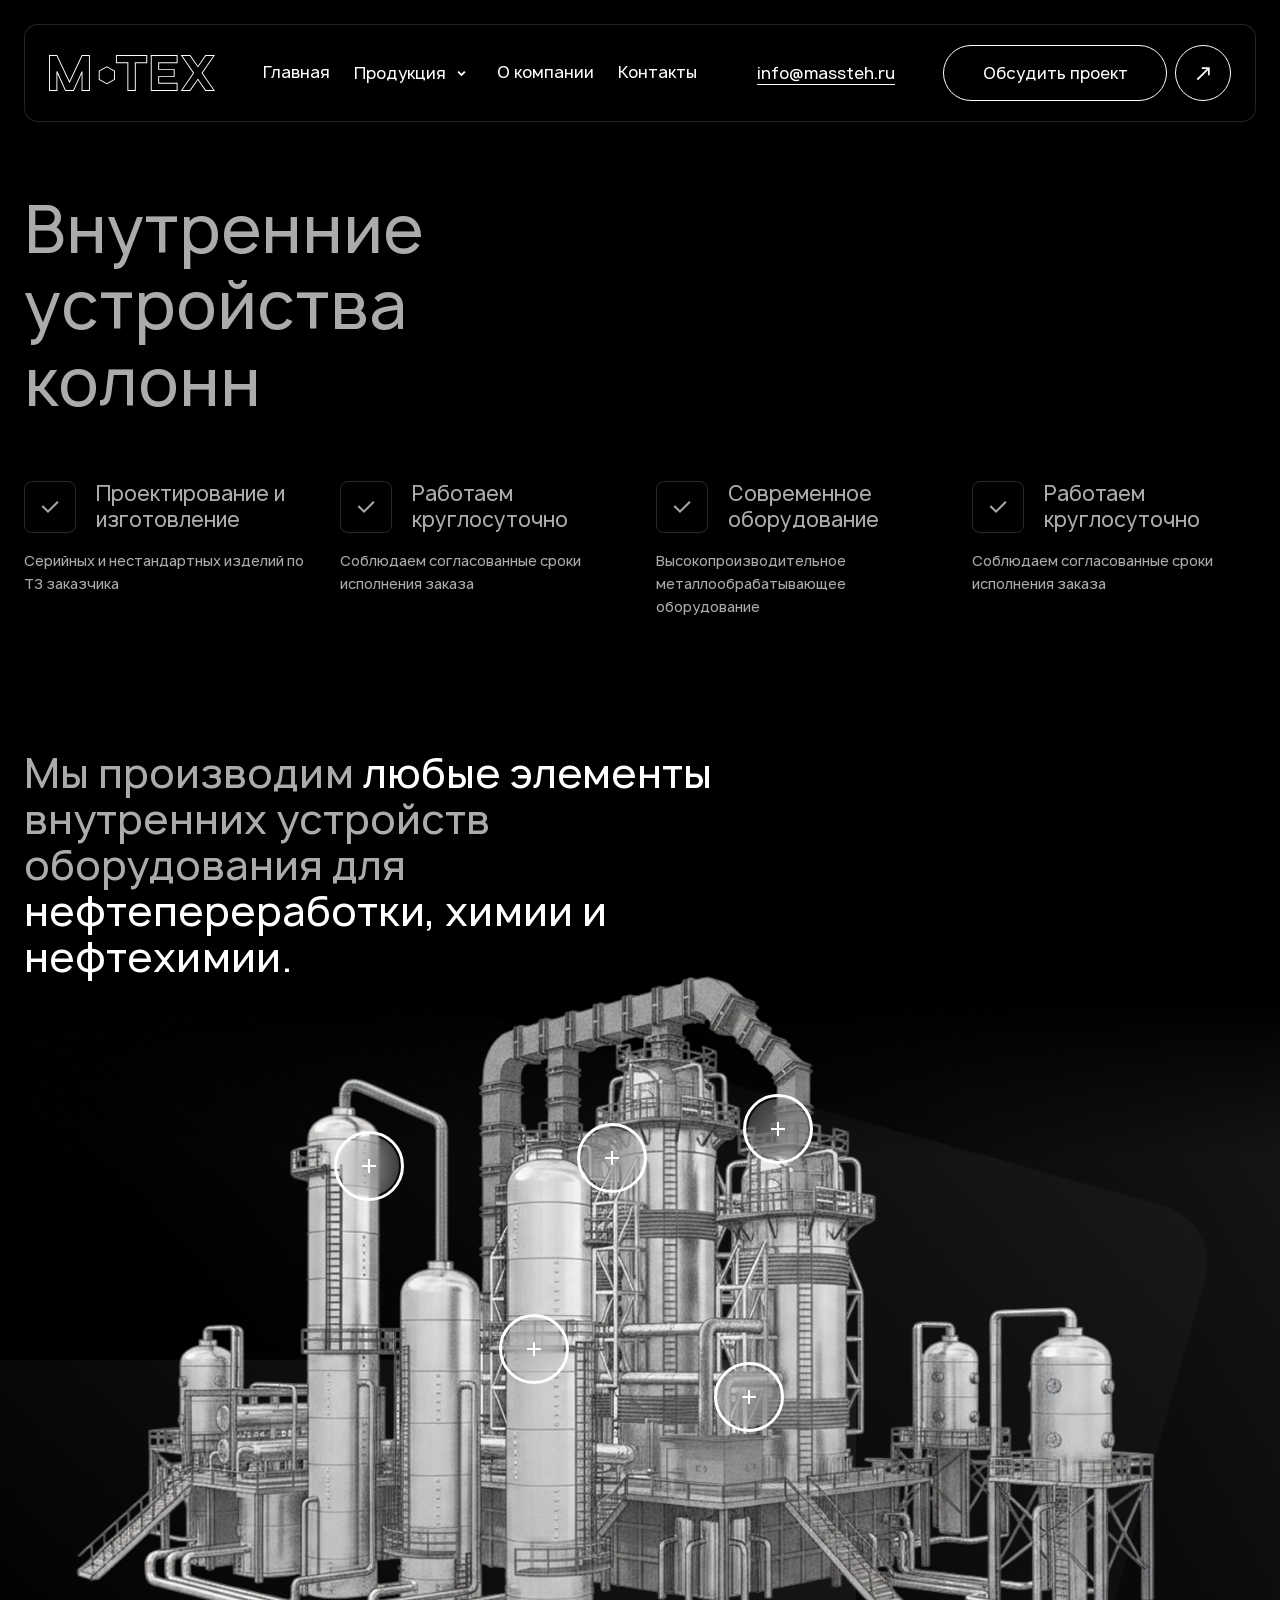
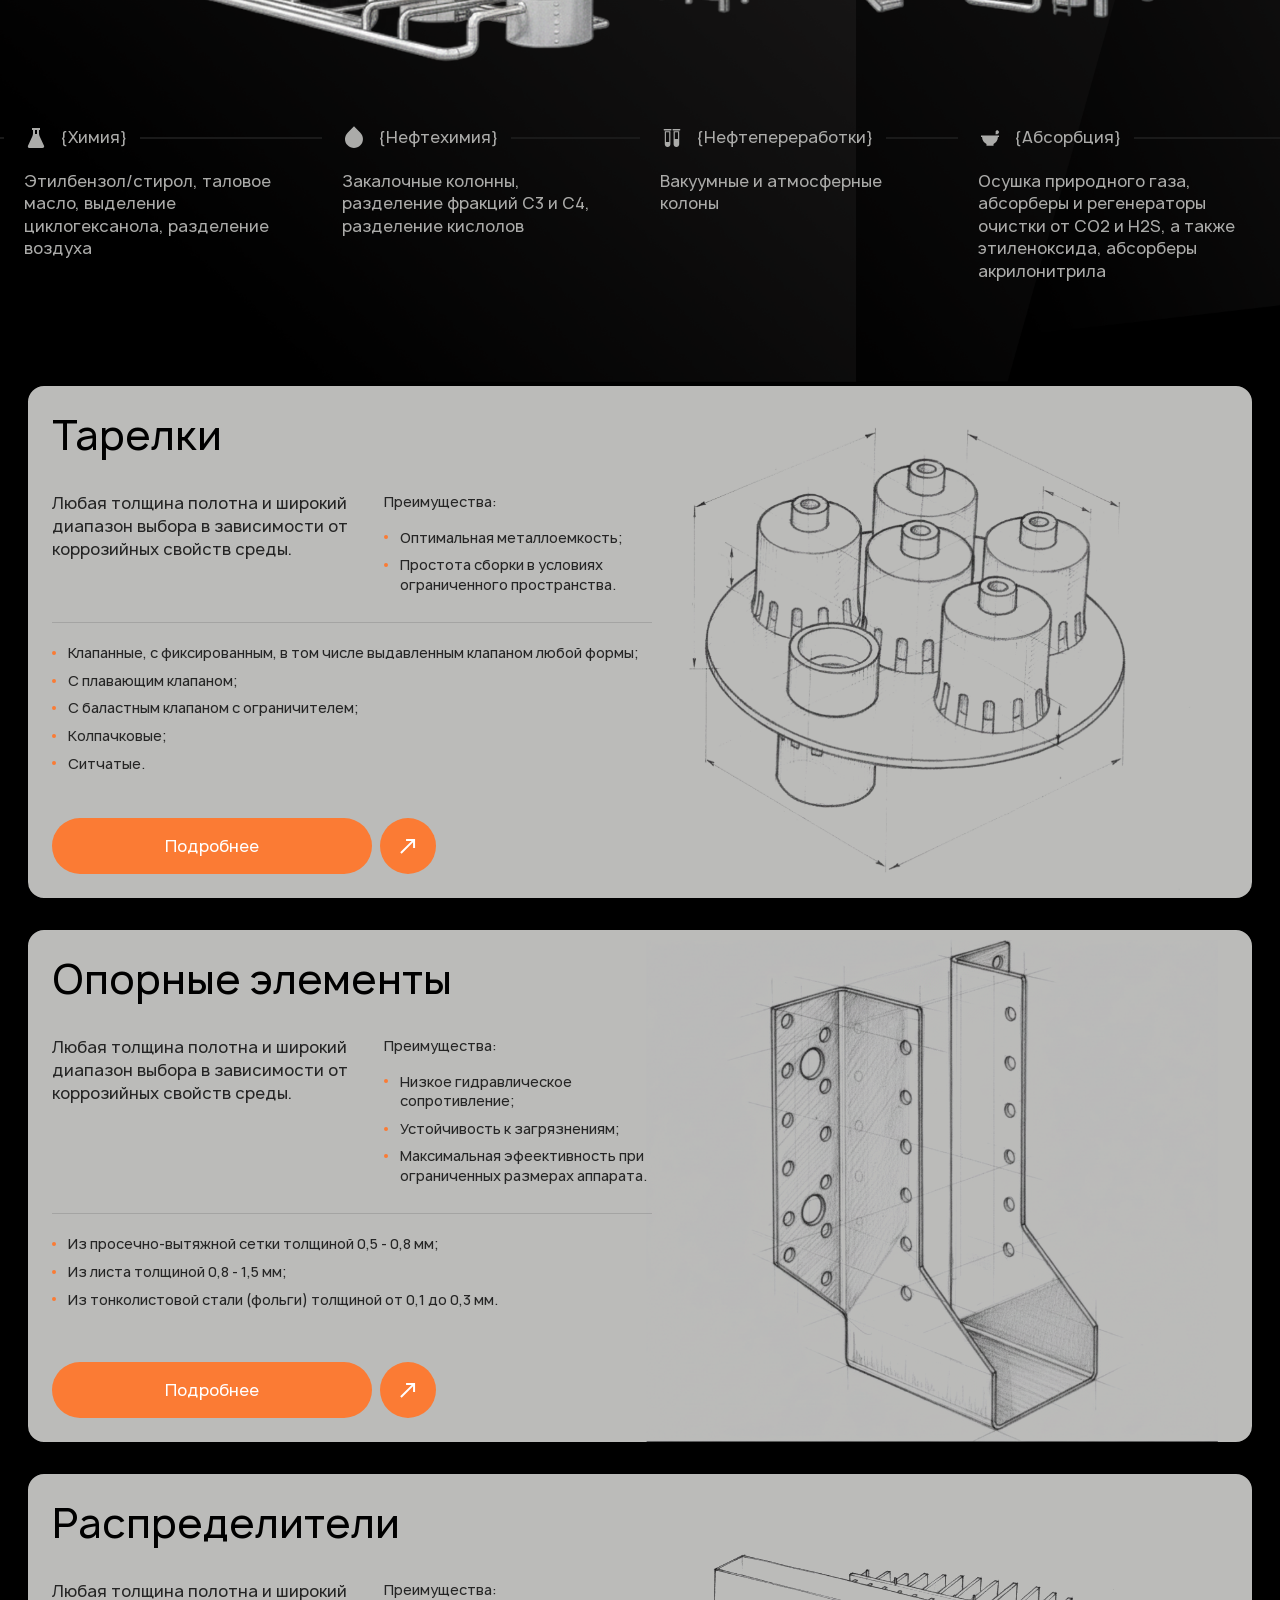
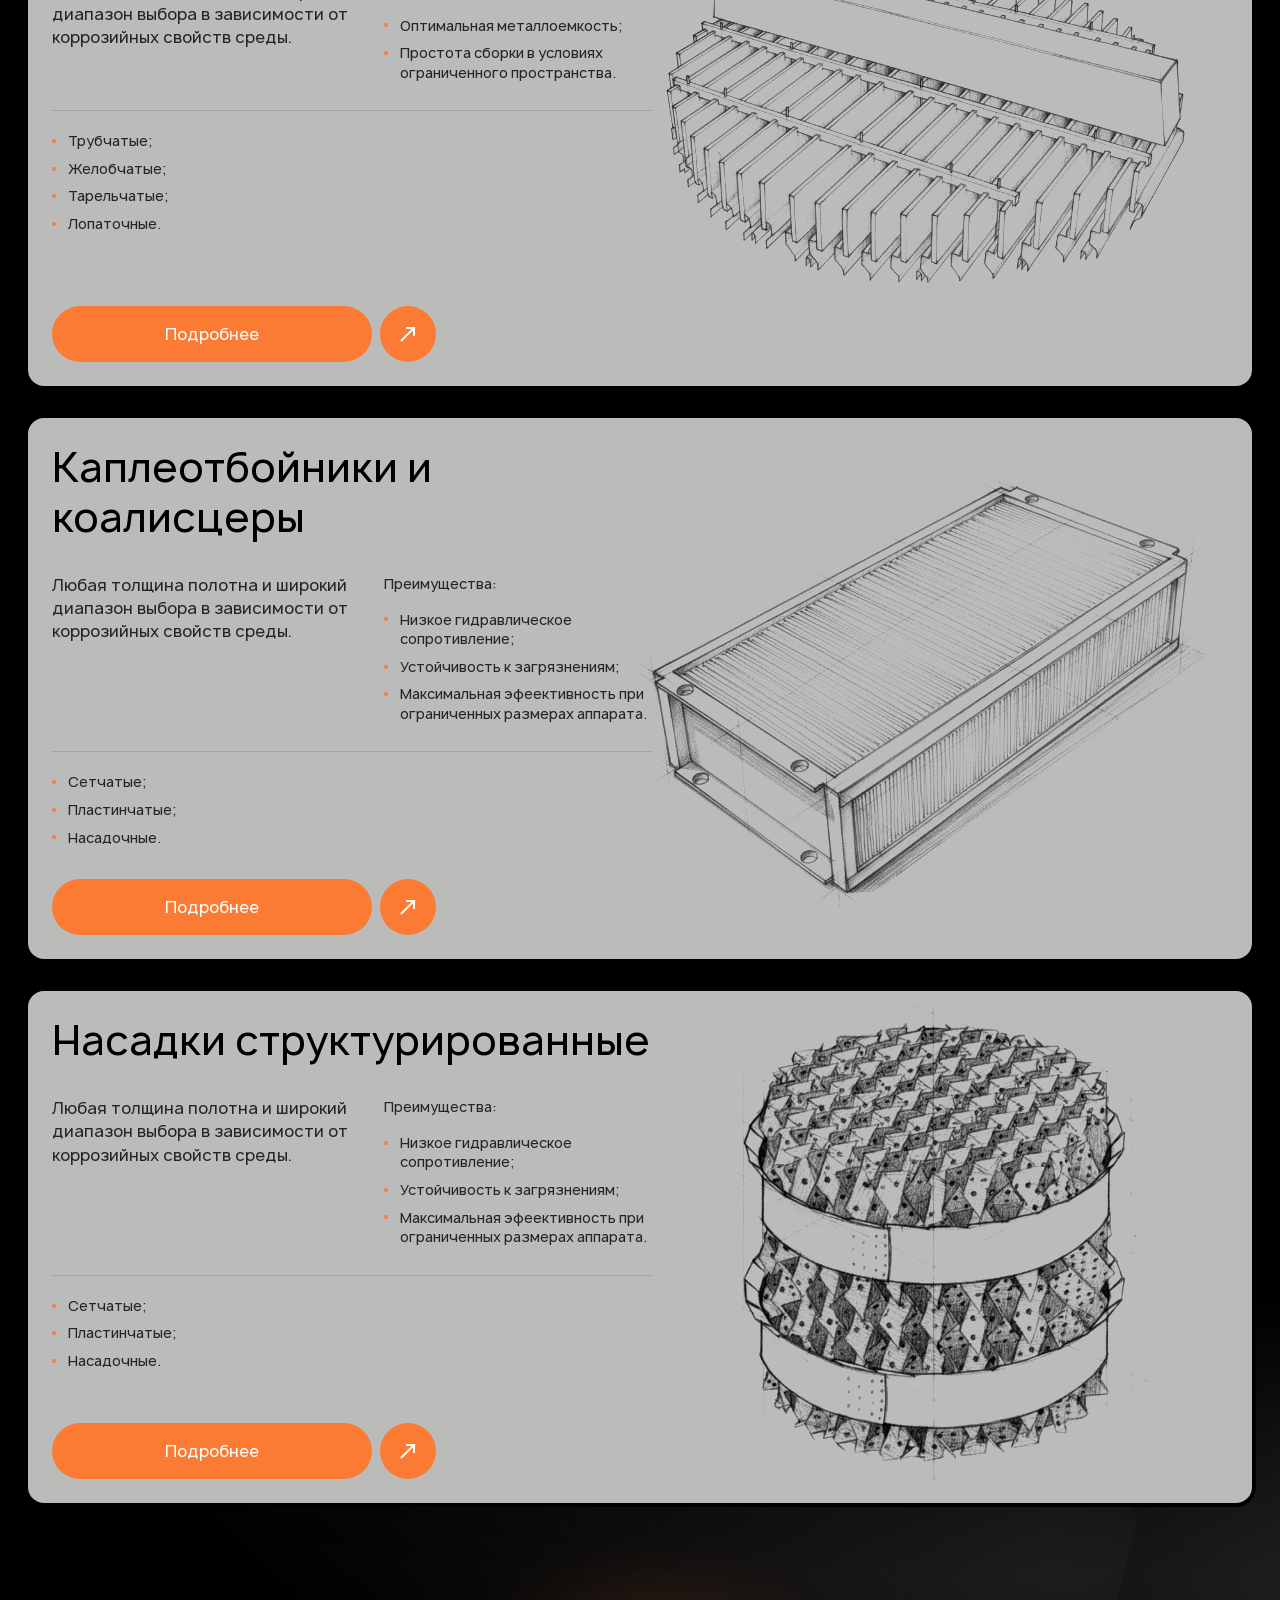
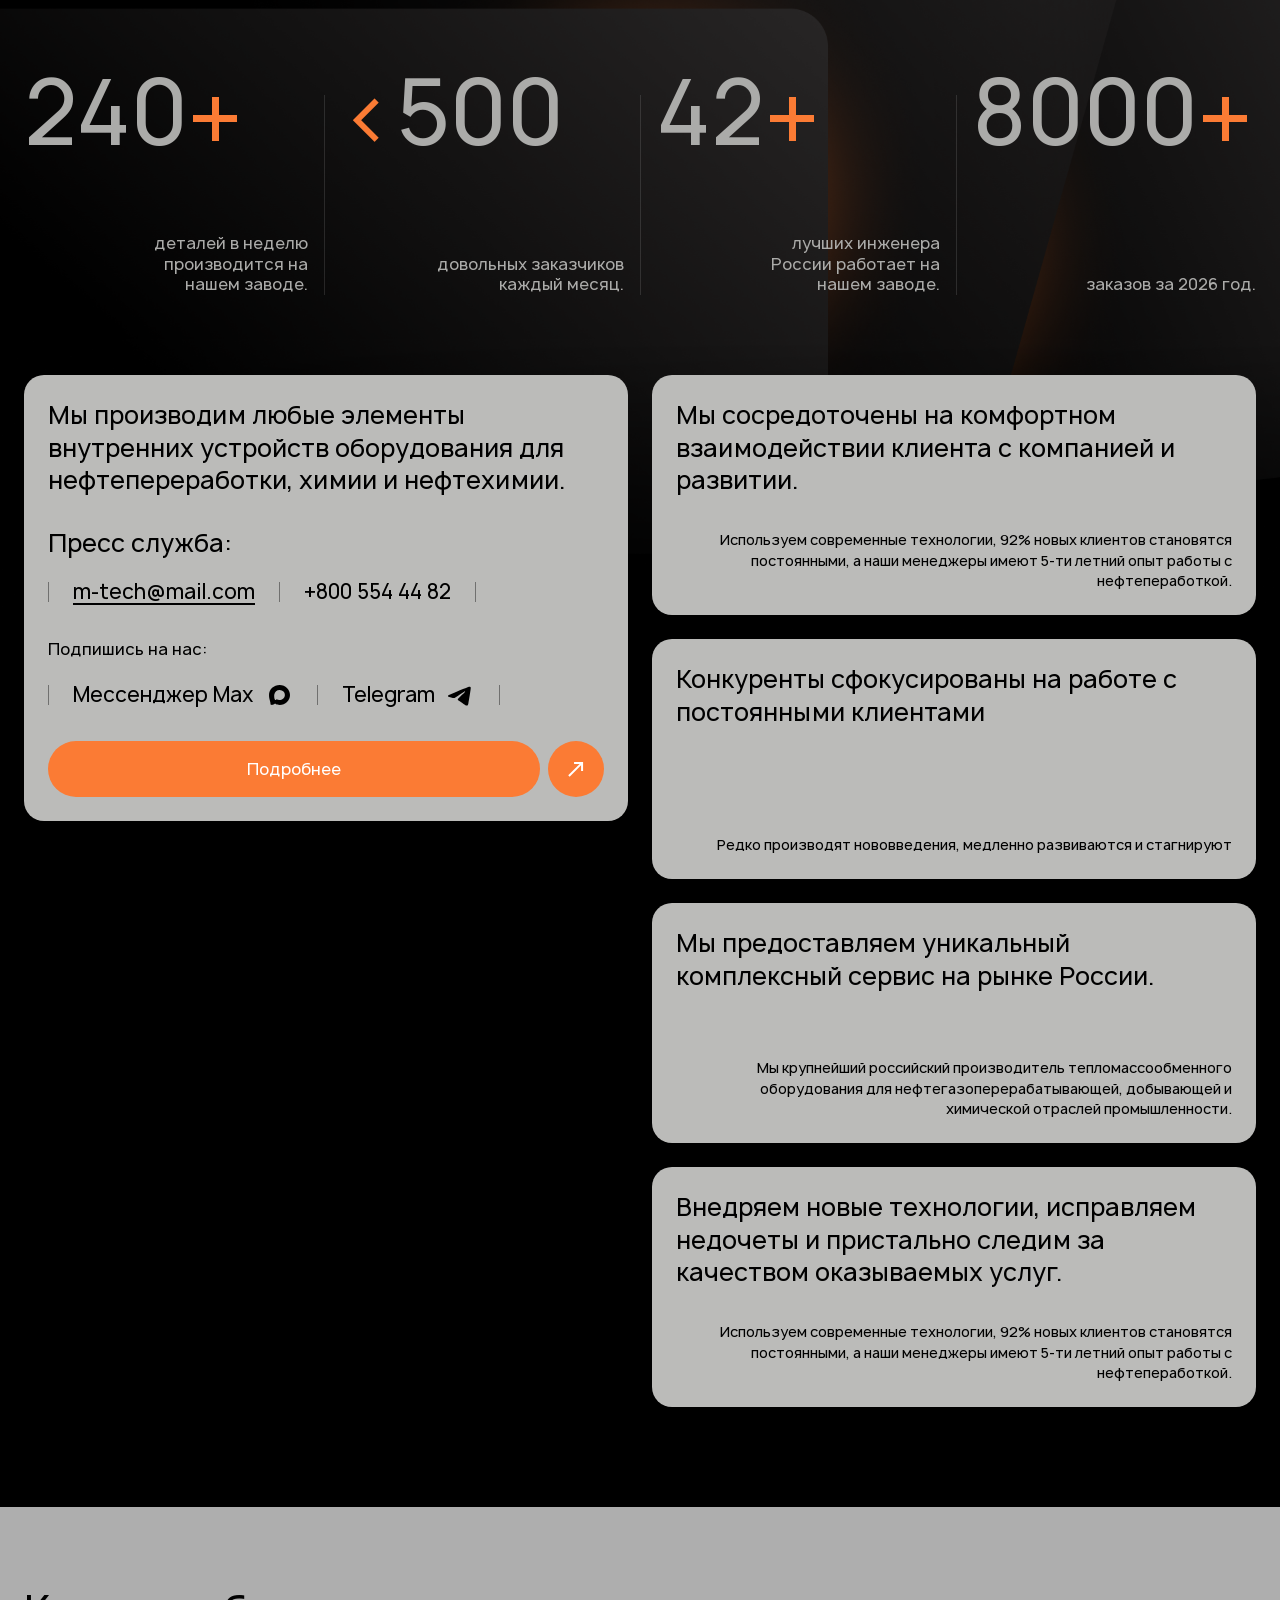
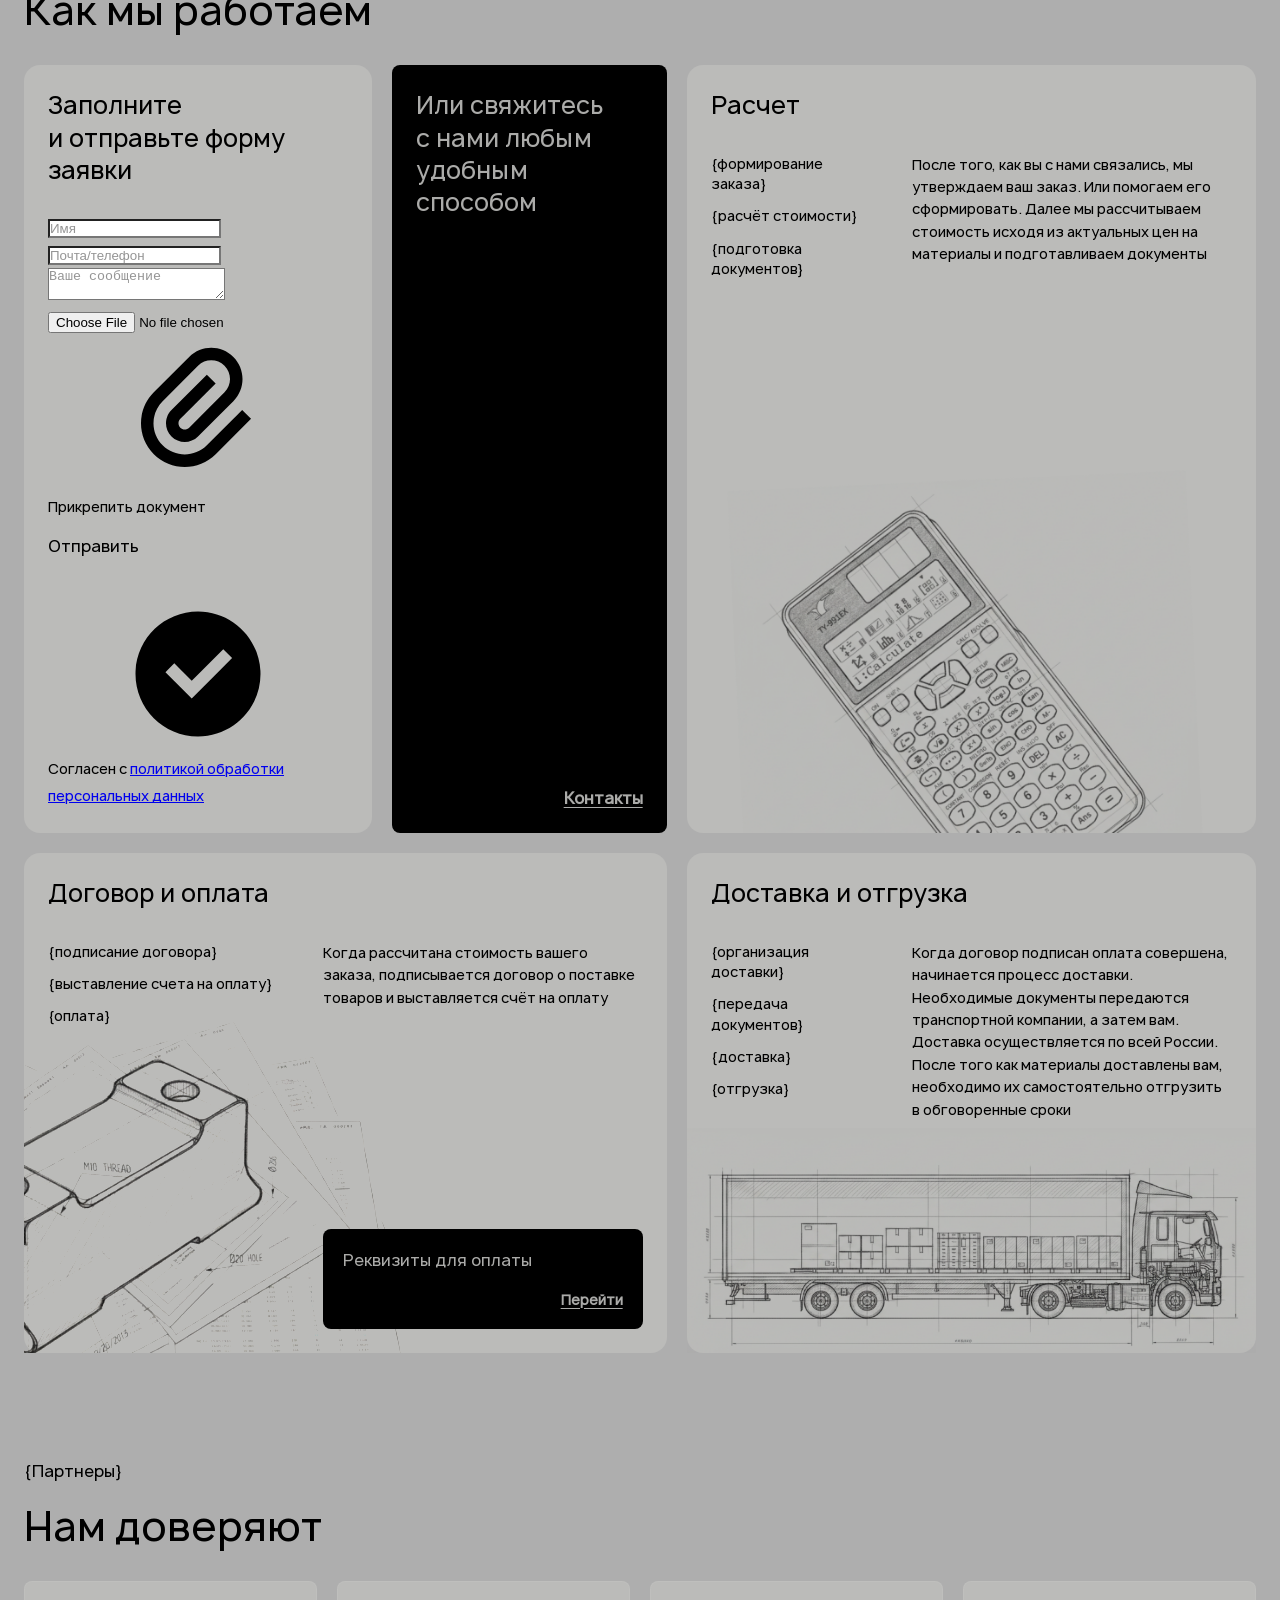
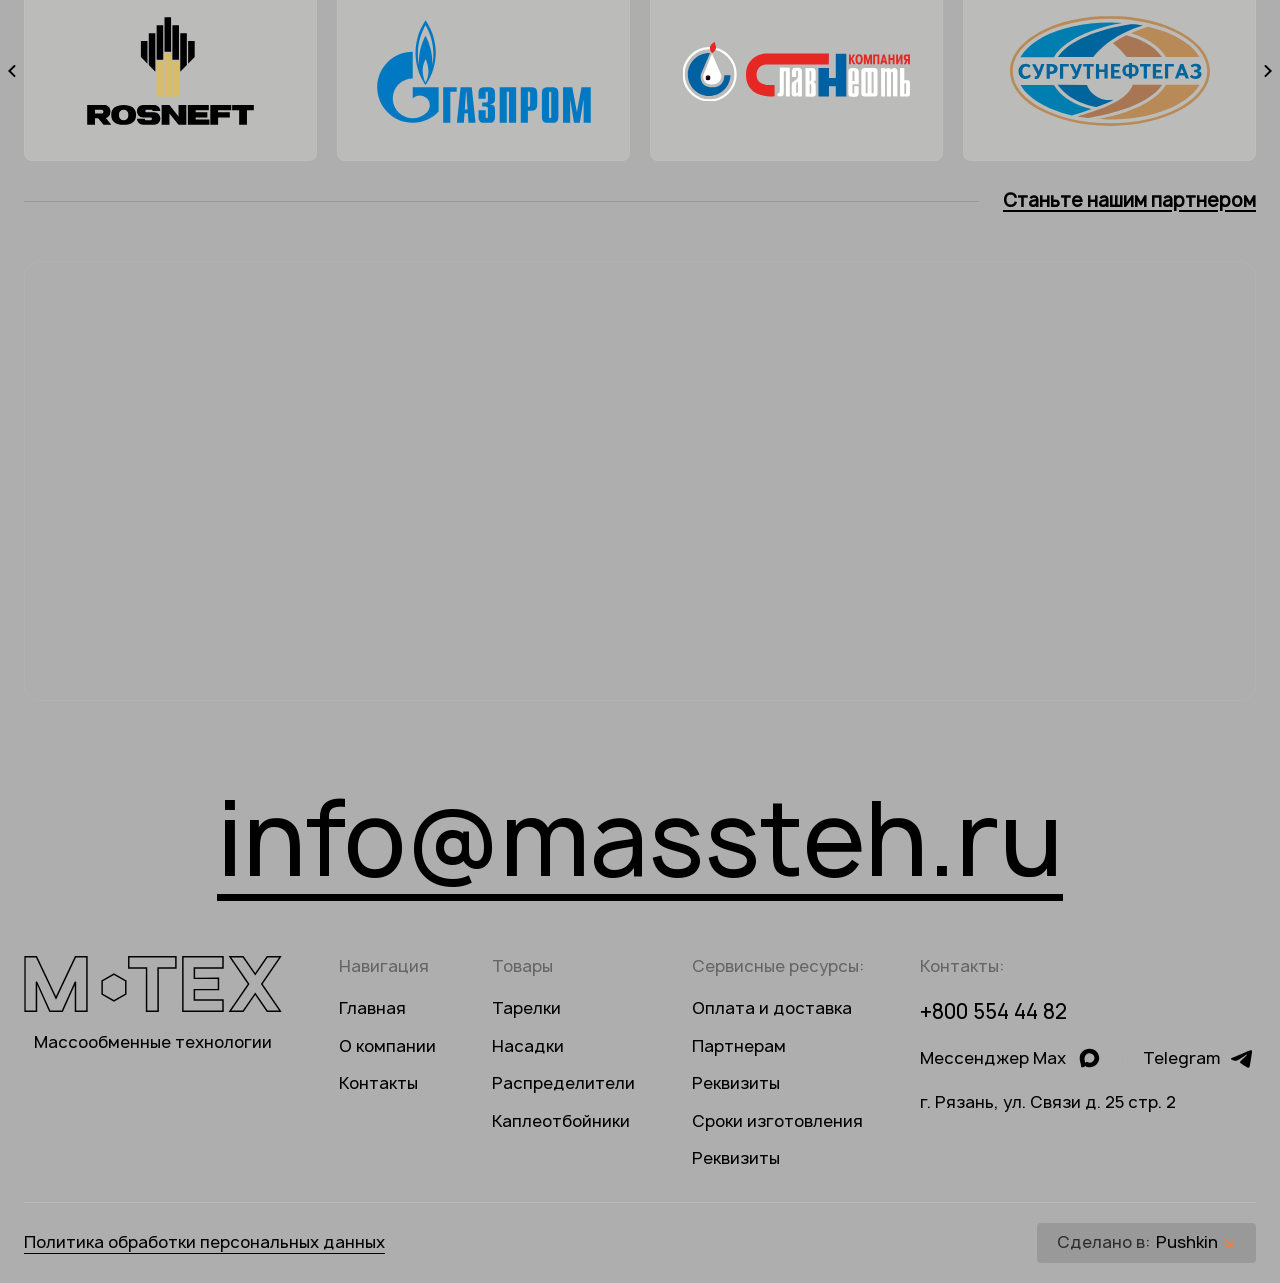
==== commit 8ba4870d: "Update" ====
--- a/index.html
+++ b/index.html
@@ -83,19 +83,19 @@
 								<a href="mailto:info@massteh.ru">info@massteh.ru</a>
 							</div>
 
-							<div class="btns">
-								<button class="btn discuss_btn" data-open-modal data-modal="order_modal">Обсудить проект</button>
-
-								<button class="btn">
-									<svg class="icon"><use xlink:href="images/sprite.svg#ic_arrow_diagonal"></use></svg>
-								</button>
-
-								<button class="btn mob_menu_btn">
-									<svg class="icon"><use xlink:href="images/sprite.svg#ic_menu"></use></svg>
-
-									<svg class="icon"><use xlink:href="images/sprite.svg#ic_close"></use></svg>
-								</button>
-							</div>
+							<button class="btn" data-open-modal data-modal="order_modal">
+								<span>Обсудить проект</span>
+
+								<span class="icon">
+									<svg><use xlink:href="images/sprite.svg#ic_arrow_diagonal"></use></svg>
+								</span>
+							</button>
+
+							<button class="mob_menu_btn">
+								<svg class="icon"><use xlink:href="images/sprite.svg#ic_menu"></use></svg>
+
+								<svg class="icon"><use xlink:href="images/sprite.svg#ic_close"></use></svg>
+							</button>
 						</div>
 					</div>
 				</header>
@@ -430,13 +430,13 @@
 										<div>Ситчатые.</div>
 									</div>
 
-									<div class="btns">
-										<a href="/" class="btn details_btn">Подробнее</a>
-
-										<button class="btn">
-											<svg class="icon"><use xlink:href="images/sprite.svg#ic_arrow_diagonal"></use></svg>
-										</button>
-									</div>
+									<a href="/" class="btn">
+										<span>Подробнее</span>
+
+										<span class="icon">
+											<svg><use xlink:href="images/sprite.svg#ic_arrow_diagonal"></use></svg>
+										</span>
+									</a>
 								</div>
 
 								<picture class="image">
@@ -474,13 +474,13 @@
 										<div>Из тонколистовой стали (фольги) толщиной от 0,1 до 0,3 мм.</div>
 									</div>
 
-									<div class="btns">
-										<a href="/" class="btn details_btn">Подробнее</a>
-
-										<button class="btn">
-											<svg class="icon"><use xlink:href="images/sprite.svg#ic_arrow_diagonal"></use></svg>
-										</button>
-									</div>
+									<a href="/" class="btn">
+										<span>Подробнее</span>
+
+										<span class="icon">
+											<svg><use xlink:href="images/sprite.svg#ic_arrow_diagonal"></use></svg>
+										</span>
+									</a>
 								</div>
 
 								<picture class="image">
@@ -515,13 +515,13 @@
 										<div>Лопаточные.</div>
 									</div>
 
-									<div class="btns">
-										<a href="/" class="btn details_btn">Подробнее</a>
-
-										<button class="btn">
-											<svg class="icon"><use xlink:href="images/sprite.svg#ic_arrow_diagonal"></use></svg>
-										</button>
-									</div>
+									<a href="/" class="btn">
+										<span>Подробнее</span>
+
+										<span class="icon">
+											<svg><use xlink:href="images/sprite.svg#ic_arrow_diagonal"></use></svg>
+										</span>
+									</a>
 								</div>
 
 								<picture class="image">
@@ -557,13 +557,13 @@
 										<div>Насадочные.</div>
 									</div>
 
-									<div class="btns">
-										<a href="/" class="btn details_btn">Подробнее</a>
-
-										<button class="btn">
-											<svg class="icon"><use xlink:href="images/sprite.svg#ic_arrow_diagonal"></use></svg>
-										</button>
-									</div>
+									<a href="/" class="btn">
+										<span>Подробнее</span>
+
+										<span class="icon">
+											<svg><use xlink:href="images/sprite.svg#ic_arrow_diagonal"></use></svg>
+										</span>
+									</a>
 								</div>
 
 								<picture class="image">
@@ -599,13 +599,13 @@
 										<div>Насадочные.</div>
 									</div>
 
-									<div class="btns">
-										<a href="/" class="btn details_btn">Подробнее</a>
-
-										<button class="btn">
-											<svg class="icon"><use xlink:href="images/sprite.svg#ic_arrow_diagonal"></use></svg>
-										</button>
-									</div>
+									<a href="/" class="btn">
+										<span>Подробнее</span>
+
+										<span class="icon">
+											<svg><use xlink:href="images/sprite.svg#ic_arrow_diagonal"></use></svg>
+										</span>
+									</a>
 								</div>
 
 								<picture class="image">
@@ -701,13 +701,13 @@
 								</div>
 							</div>
 
-							<div class="btns">
-								<a href="/" class="btn details_btn">Подробнее</a>
-
-								<button class="btn">
-									<svg class="icon"><use xlink:href="images/sprite.svg#ic_arrow_diagonal"></use></svg>
-								</button>
-							</div>
+							<a href="/" class="btn">
+								<span>Подробнее</span>
+
+								<span class="icon">
+									<svg><use xlink:href="images/sprite.svg#ic_arrow_diagonal"></use></svg>
+								</span>
+							</a>
 						</div>
 
 						<div class="list">
@@ -1079,7 +1079,7 @@
 
 						<div class="line">
 							<div class="field">
-								<input type="text" name="" value="" class="input" placeholder="Почта/телефон">
+								<input type="tel" name="" value="" class="input" placeholder="Телефон">
 							</div>
 						</div>
 
--- a/css/styles.css
+++ b/css/styles.css
@@ -576,19 +576,26 @@
     }
 
 
-    .btns
+    .btn
     {
         display: flex;
-        align-content: center;
-        align-items: center;
+        align-content: stretch;
+        align-items: stretch;
         flex-wrap: wrap;
         justify-content: flex-start;
         gap: 10px;
 
         margin-right: -26px;
 
-
-        .btn
+        font-size: var(--font_size_l);
+        line-height: 130%;
+
+        transition: background .2s linear;
+
+        border-radius: var(--border_radius_max);
+
+
+        span:not(.icon)
         {
             display: flex;
             align-content: center;
@@ -596,75 +603,104 @@
             flex-wrap: wrap;
             justify-content: center;
 
-            min-width: 64px;
-            height: 64px;
+            min-width: 293px;
             padding-inline: var(--inner_gap);
 
-            font-size: var(--font_size_l);
-            line-height: 130%;
-
-            transition: .2s linear;
+            transition: border-color .2s linear;
 
             border: 1px solid var(--light_color);
             border-radius: var(--border_radius_max);
-
-
-            &.discuss_btn
-            {
-                min-width: 293px;
-            }
-
-
-            &.mob_menu_btn
+        }
+
+
+        .icon
+        {
+            display: flex;
+            align-content: center;
+            align-items: center;
+            flex-wrap: wrap;
+            justify-content: center;
+
+            width: 64px;
+
+            transition: border-color .2s linear;
+
+            border: 1px solid var(--light_color);
+            border-radius: 50%;
+
+            aspect-ratio: 1 / 1;
+
+
+            svg
+            {
+                display: block;
+
+                width: 21px;
+
+                aspect-ratio: 1 / 1;
+            }
+        }
+
+
+        @media (hover: hover) and (pointer: fine)
+        {
+            &:hover
+            {
+                background: var(--primary_color);
+
+
+                span
+                {
+                    border-color: transparent;
+                }
+            }
+        }
+    }
+
+
+    .mob_menu_btn
+    {
+        display: none;
+        align-content: center;
+        align-items: center;
+        flex-wrap: wrap;
+        justify-content: center;
+
+        width: 52px;
+
+        border: 1px solid var(--light_color);
+        border-radius: 50%;
+
+        aspect-ratio: 1 / 1;
+
+
+        .icon
+        {
+            display: block;
+
+            width: 24px;
+
+            aspect-ratio: 1 / 1;
+        }
+
+
+        .icon + .icon
+        {
+            display: none;
+        }
+
+
+        &.active
+        {
+            .icon
             {
                 display: none;
-
-
-                .icon
-                {
-                    width: 24px;
-                }
-
-
-                &.active
-                {
-                    .icon
-                    {
-                        display: none;
-                    }
-
-
-                    .icon + .icon
-                    {
-                        display: block;
-                    }
-                }
-            }
-
-
-            .icon
+            }
+
+
+            .icon + .icon
             {
                 display: block;
-
-                width: 21px;
-
-                aspect-ratio: 1 / 1;
-            }
-
-
-            .icon + .icon
-            {
-                display: none;
-            }
-
-
-            @media (hover: hover) and (pointer: fine)
-            {
-                &:hover
-                {
-                    border-color: var(--primary_color);
-                    background: var(--primary_color);
-                }
             }
         }
     }
@@ -2274,7 +2310,8 @@
 
     .category
     {
-        position: relative;
+        position: sticky;
+        top: 0;
 
         display: flex;
         overflow: hidden;
@@ -2407,19 +2444,29 @@
         }
 
 
-        .btns
+        .btn
         {
             display: flex;
-            align-content: center;
-            align-items: center;
+            align-content: stretch;
+            align-items: stretch;
             flex-wrap: wrap;
             justify-content: flex-start;
             gap: 10px;
 
+            width: fit-content;
             margin-top: auto;
 
-
-            .btn
+            font-weight: 500;
+            line-height: 140%;
+
+            transition: background .2s linear;
+            text-decoration: none;
+
+            color: var(--light_color);
+            border-radius: var(--border_radius_max);
+
+
+            span:not(.icon)
             {
                 display: flex;
                 align-content: center;
@@ -2427,28 +2474,35 @@
                 flex-wrap: wrap;
                 justify-content: center;
 
-                min-width: 68px;
-                height: 68px;
+                min-width: 410px;
                 padding-inline: var(--inner_gap);
 
-                font-weight: 500;
-                line-height: 140%;
-
                 transition: background .2s linear;
-                text-decoration: none;
-
-                color: var(--light_color);
+
                 border-radius: var(--border_radius_max);
                 background: var(--primary_color);
-
-
-                &.details_btn
-                {
-                    min-width: 410px;
-                }
-
-
-                .icon
+            }
+
+
+            .icon
+            {
+                display: flex;
+                align-content: center;
+                align-items: center;
+                flex-wrap: wrap;
+                justify-content: center;
+
+                width: 68px;
+
+                transition: background .2s linear;
+
+                border-radius: 50%;
+                background: var(--primary_color);
+
+                aspect-ratio: 1 / 1;
+
+
+                svg
                 {
                     display: block;
 
@@ -2456,13 +2510,19 @@
 
                     aspect-ratio: 1 / 1;
                 }
-
-
-                @media (hover: hover) and (pointer: fine)
+            }
+
+
+            @media (hover: hover) and (pointer: fine)
+            {
+                &:hover
                 {
-                    &:hover
+                    background: var(--dark_color);
+
+
+                    span
                     {
-                        background: var(--dark_color);
+                        background: transparent;
                     }
                 }
             }
@@ -2687,19 +2747,29 @@
         }
 
 
-        .btns
+        .btn
         {
             display: flex;
-            align-content: center;
-            align-items: center;
+            align-content: stretch;
+            align-items: stretch;
             flex-wrap: wrap;
             justify-content: flex-start;
             gap: 10px;
 
+            width: 100%;
             margin-top: 55px;
 
-
-            .btn
+            font-weight: 500;
+            line-height: 140%;
+
+            transition: background .2s linear;
+            text-decoration: none;
+
+            color: var(--light_color);
+            border-radius: var(--border_radius_max);
+
+
+            span:not(.icon)
             {
                 display: flex;
                 align-content: center;
@@ -2707,28 +2777,34 @@
                 flex-wrap: wrap;
                 justify-content: center;
 
-                min-width: 68px;
-                height: 68px;
+                width: calc(100% - 68px - 10px);
                 padding-inline: var(--inner_gap);
 
-                font-weight: 500;
-                line-height: 140%;
-
                 transition: background .2s linear;
-                text-decoration: none;
-
-                color: var(--light_color);
+
                 border-radius: var(--border_radius_max);
                 background: var(--primary_color);
-
-
-                &.details_btn
-                {
-                    width: calc(100% - 68px - 10px);
-                }
-
-
-                .icon
+            }
+
+            .icon
+            {
+                display: flex;
+                align-content: center;
+                align-items: center;
+                flex-wrap: wrap;
+                justify-content: center;
+
+                width: 68px;
+
+                transition: background .2s linear;
+
+                border-radius: var(--border_radius_max);
+                background: var(--primary_color);
+
+                aspect-ratio: 1 / 1;
+
+
+                svg
                 {
                     display: block;
 
@@ -2736,13 +2812,19 @@
 
                     aspect-ratio: 1 / 1;
                 }
-
-
-                @media (hover: hover) and (pointer: fine)
+            }
+
+
+            @media (hover: hover) and (pointer: fine)
+            {
+                &:hover
                 {
-                    &:hover
+                    background: var(--dark_color);
+
+
+                    span
                     {
-                        background: var(--dark_color);
+                        background: transparent;
                     }
                 }
             }
@@ -3150,6 +3232,8 @@
             font-weight: 600;
             line-height: 135%;
 
+            transition: color .2s linear;
+
             text-decoration-line: underline;
             text-decoration-style: solid;
             text-decoration-skip-ink: auto;
@@ -3157,6 +3241,18 @@
             text-underline-offset: 0;
             text-underline-position: from-font;
         }
+
+
+        @media (hover: hover) and (pointer: fine)
+        {
+            &:hover
+            {
+                .btn
+                {
+                    color: var(--primary_color);
+                }
+            }
+        }
     }
 
 
@@ -3255,6 +3351,8 @@
 
                 font-weight: 600;
                 line-height: 135%;
+
+                transition: color .2s linear;
 
                 text-decoration-line: underline;
                 text-decoration-style: solid;
@@ -3262,6 +3360,18 @@
                 text-decoration-thickness: 8.5%;
                 text-underline-offset: 0;
                 text-underline-position: from-font;
+            }
+
+
+            @media (hover: hover) and (pointer: fine)
+            {
+                &:hover
+                {
+                    .btn
+                    {
+                        color: var(--primary_color);
+                    }
+                }
             }
         }
 
@@ -4830,7 +4940,7 @@
 
             text-decoration: none;
 
-            color: currentColor;
+            color: rgba(0, 0, 0, .70);
             border-radius: 4px;
             background: rgba(0, 0, 0, .12);
 
@@ -4839,7 +4949,7 @@
             {
                 margin-left: 2px;
 
-                color: var(--light_color);
+                color: var(--dark_color);
             }
 
 
--- a/css/response_1899.css
+++ b/css/response_1899.css
@@ -116,26 +116,24 @@
         }
 
 
-        .btns
+        .btn
         {
             gap: var(--inner_gap_xxs);
 
             margin-right: 0;
 
-
-            .btn
-            {
-                min-width: 60px;
-                height: 60px;
-                padding-inline: var(--inner_gap_s);
-
-                font-size: var(--font_size);
-
-
-                &.discuss_btn
-                {
-                    min-width: 260px;
-                }
+            font-size: var(--font_size);
+
+
+            span:not(.icon)
+            {
+                min-width: 260px;
+            }
+
+
+            .icon
+            {
+                width: 60px;
             }
         }
     }
@@ -372,24 +370,22 @@
             }
 
 
-            .btns
+            .btn
             {
                 gap: var(--inner_gap_xxs);
 
-
-                .btn
-                {
-                    min-width: 60px;
-                    height: 60px;
-                    padding-inline: var(--inner_gap_s);
-
-                    font-size: var(--font_size);
-
-
-                    &.details_btn
-                    {
-                        min-width: 360px;
-                    }
+                font-size: var(--font_size);
+
+
+                span:not(.icon)
+                {
+                    min-width: 360px;
+                }
+
+
+                .icon
+                {
+                    width: 60px;
                 }
             }
         }
@@ -460,26 +456,24 @@
             }
 
 
-            .btns
+            .btn
             {
                 gap: var(--inner_gap_xxs);
 
                 margin-top: var(--block_padding);
 
-
-                .btn
-                {
-                    min-width: 60px;
-                    height: 60px;
-                    padding-inline: var(--inner_gap_s);
-
-                    font-size: var(--font_size);
-
-
-                    &.details_btn
-                    {
-                        width: calc(100% - 60px - var(--inner_gap_xxs));
-                    }
+                font-size: var(--font_size);
+
+
+                span:not(.icon)
+                {
+                    width: calc(100% - 60px - var(--inner_gap_xxs));
+                }
+
+
+                .icon
+                {
+                    width: 60px;
                 }
             }
         }
--- a/css/response_1439.css
+++ b/css/response_1439.css
@@ -38,18 +38,17 @@
         }
 
 
-        .btns
-        {
-            .btn
-            {
-                min-width: 56px;
-                height: 56px;
-
-
-                &.discuss_btn
-                {
-                    min-width: 224px;
-                }
+        .btn
+        {
+            span:not(.icon)
+            {
+                min-width: 224px;
+            }
+
+
+            .icon
+            {
+                width: 56px;
             }
         }
     }
@@ -259,22 +258,20 @@
             }
 
 
-            .btns
+            .btn
             {
                 gap: var(--inner_gap_xxs);
 
 
-                .btn
-                {
-                    min-width: 56px;
-                    height: 56px;
-                    padding-inline: var(--inner_gap_xs);
-
-
-                    &.details_btn
-                    {
-                        min-width: 320px;
-                    }
+                span:not(.icon)
+                {
+                    min-width: 320px;
+                }
+
+
+                .icon
+                {
+                    width: 56px;
                 }
             }
         }
@@ -292,19 +289,17 @@
             width: calc(50% - var(--cont_padding_half));
 
 
-            .btns
-            {
-                .btn
-                {
-                    min-width: 56px;
-                    height: 56px;
-                    padding-inline: var(--inner_gap_xs);
-
-
-                    &.details_btn
-                    {
-                        width: calc(100% - 56px - var(--inner_gap_xxs));
-                    }
+            .btn
+            {
+                span:not(.icon)
+                {
+                    width: calc(100% - 56px - var(--inner_gap_xxs));
+                }
+
+
+                .icon
+                {
+                    width: 56px;
                 }
             }
         }
--- a/css/response_1279.css
+++ b/css/response_1279.css
@@ -42,22 +42,15 @@
         }
 
 
-        .btns
-        {
-            .btn
-            {
-                display: none;
-
-                min-width: 52px;
-                height: 52px;
-                padding-inline: var(--inner_gap_xs);
-
-
-                &.mob_menu_btn
-                {
-                    display: flex;
-                }
-            }
+        .btn
+        {
+            display: none;
+        }
+
+
+        .mob_menu_btn
+        {
+            display: flex;
         }
     }
 
@@ -215,19 +208,17 @@
             }
 
 
-            .btns
-            {
-                .btn
-                {
-                    min-width: 52px;
-                    height: 52px;
-                    padding-inline: var(--inner_gap_xxs);
-
-
-                    &.details_btn
-                    {
-                        min-width: 300px;
-                    }
+            .btn
+            {
+                span:not(.icon)
+                {
+                    min-width: 300px;
+                }
+
+
+                .icon
+                {
+                    width: 52px;
                 }
             }
 
@@ -276,19 +267,17 @@
             }
 
 
-            .btns
-            {
-                .btn
-                {
-                    min-width: 52px;
-                    height: 52px;
-                    padding-inline: var(--inner_gap_xxs);
-
-
-                    &.details_btn
-                    {
-                        width: calc(100% - 52px - var(--inner_gap_xxs));
-                    }
+            .btn
+            {
+                span:not(.icon)
+                {
+                    width: calc(100% - 52px - var(--inner_gap_xxs));
+                }
+
+
+                .icon
+                {
+                    width: 52px;
                 }
             }
         }
--- a/css/response_1023.css
+++ b/css/response_1023.css
@@ -21,14 +21,9 @@
     ------------*/
     header
     {
-        .btns
-        {
-            .btn
-            {
-                min-width: 48px;
-                height: 48px;
-                padding-inline: var(--inner_gap_xxs);
-            }
+        .mob_menu_btn
+        {
+            width: 48px;
         }
     }
 
@@ -171,19 +166,17 @@
             }
 
 
-            .btns
-            {
-                .btn
-                {
-                    min-width: 48px;
-                    height: 48px;
-                    padding-inline: var(--inner_gap_xxs);
-
-
-                    &.details_btn
-                    {
-                        min-width: 280px;
-                    }
+            .btn
+            {
+                span:not(.icon)
+                {
+                    min-width: 280px;
+                }
+
+
+                .icon
+                {
+                    width: 48px;
                 }
             }
 
@@ -210,18 +203,17 @@
             margin-bottom: var(--inner_gap_l);
 
 
-            .btns
-            {
-                .btn
-                {
-                    min-width: 48px;
-                    height: 48px;
-
-
-                    &.details_btn
-                    {
-                        width: calc(100% - 48px - var(--inner_gap_xxs));
-                    }
+            .btn
+            {
+                span:not(.icon)
+                {
+                    width: calc(100% - 48px - var(--inner_gap_xxs));
+                }
+
+
+                .icon
+                {
+                    width: 48px;
                 }
             }
         }
--- a/css/response_767.css
+++ b/css/response_767.css
@@ -85,22 +85,14 @@
         }
 
 
-        .btns
-        {
-            .btn
-            {
-                min-width: 40px;
-                height: 40px;
-                padding-inline: 0;
-
-
-                &.mob_menu_btn
-                {
-                    .icon
-                    {
-                        width: 20px;
-                    }
-                }
+        .mob_menu_btn
+        {
+            width: 40px;
+
+
+            .icon
+            {
+                width: 20px;
             }
         }
     }
@@ -378,14 +370,14 @@
             }
 
 
-            .btns
-            {
-                .btn
-                {
-                    &.details_btn
-                    {
-                        min-width: 239px;
-                    }
+            .btn
+            {
+                width: 100%;
+
+
+                span:not(.icon)
+                {
+                    min-width: calc(100% - 48px - var(--inner_gap_xxs));
                 }
             }
 
@@ -1173,9 +1165,6 @@
                 height: 40px;
 
                 font-size: var(--font_size_xs);
-
-                border-radius: 4px;
-                background: rgba(171, 171, 169, .12);
             }
         }
     }
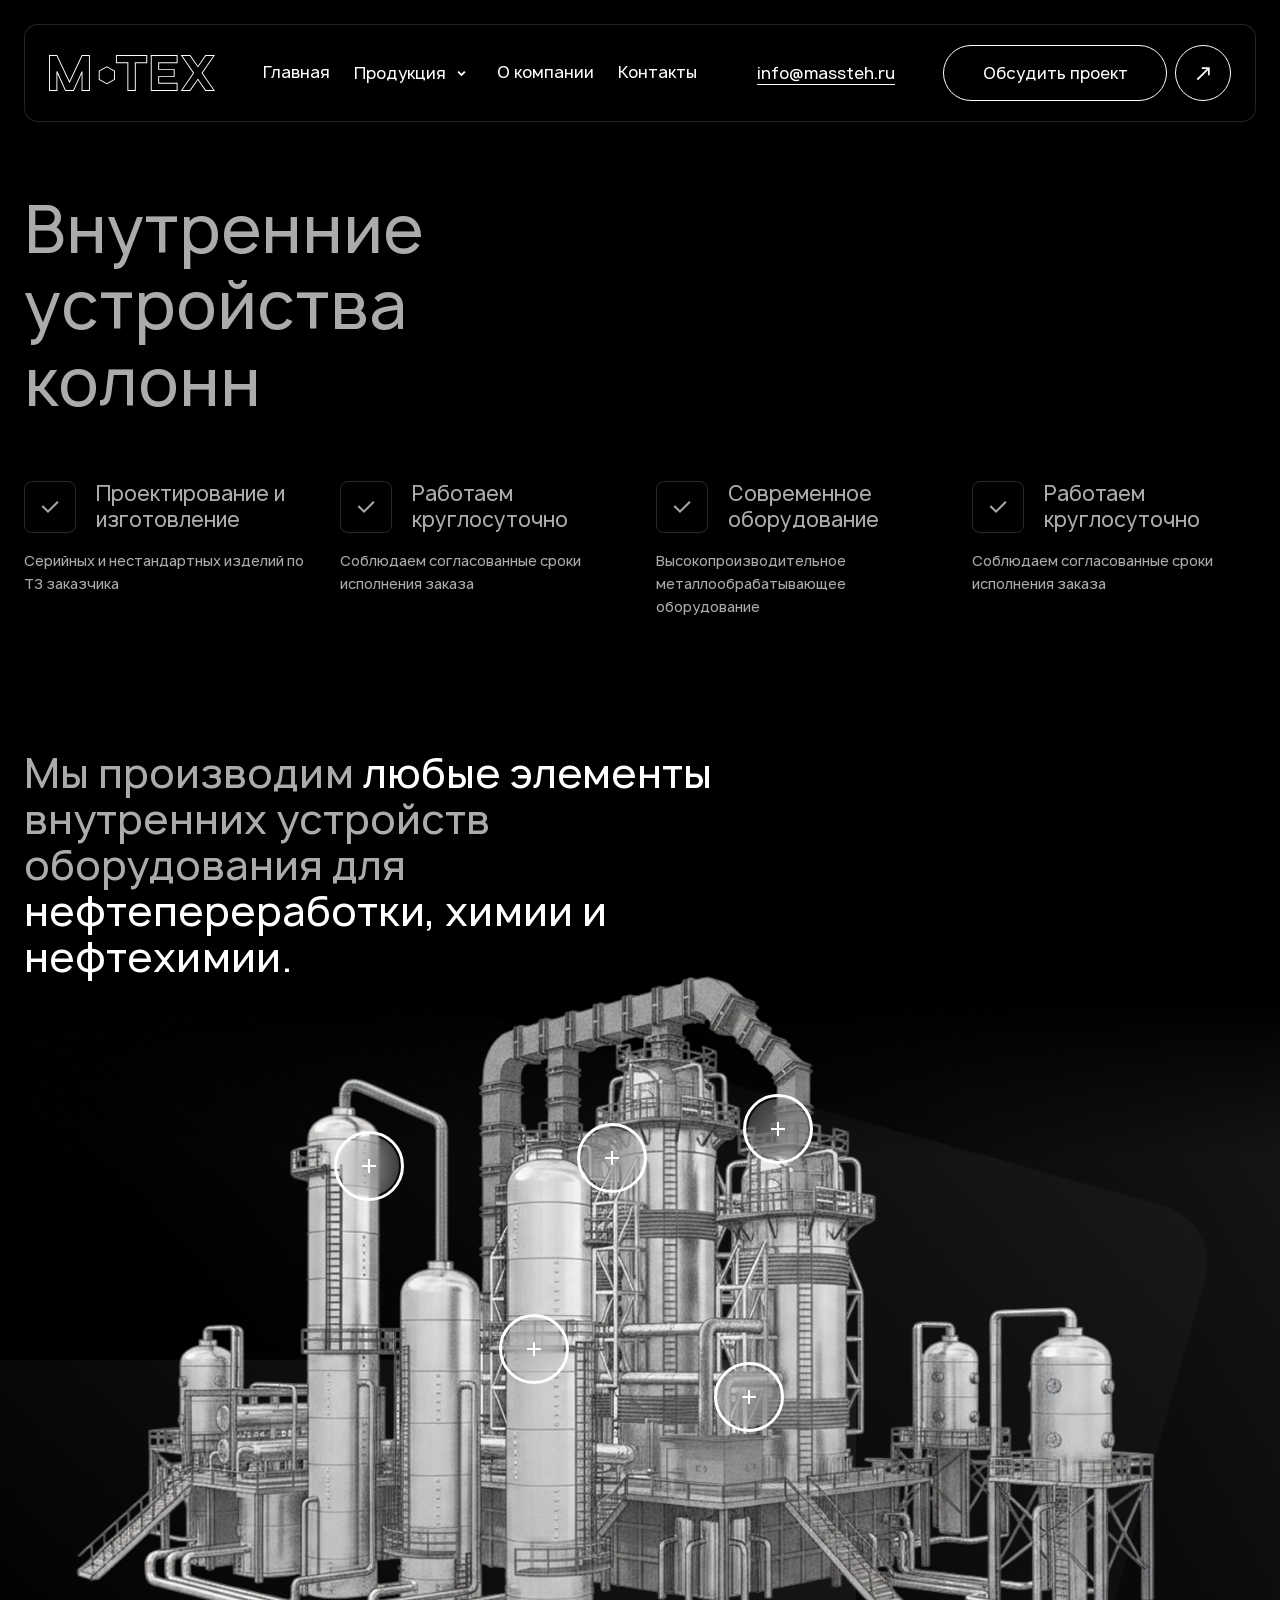
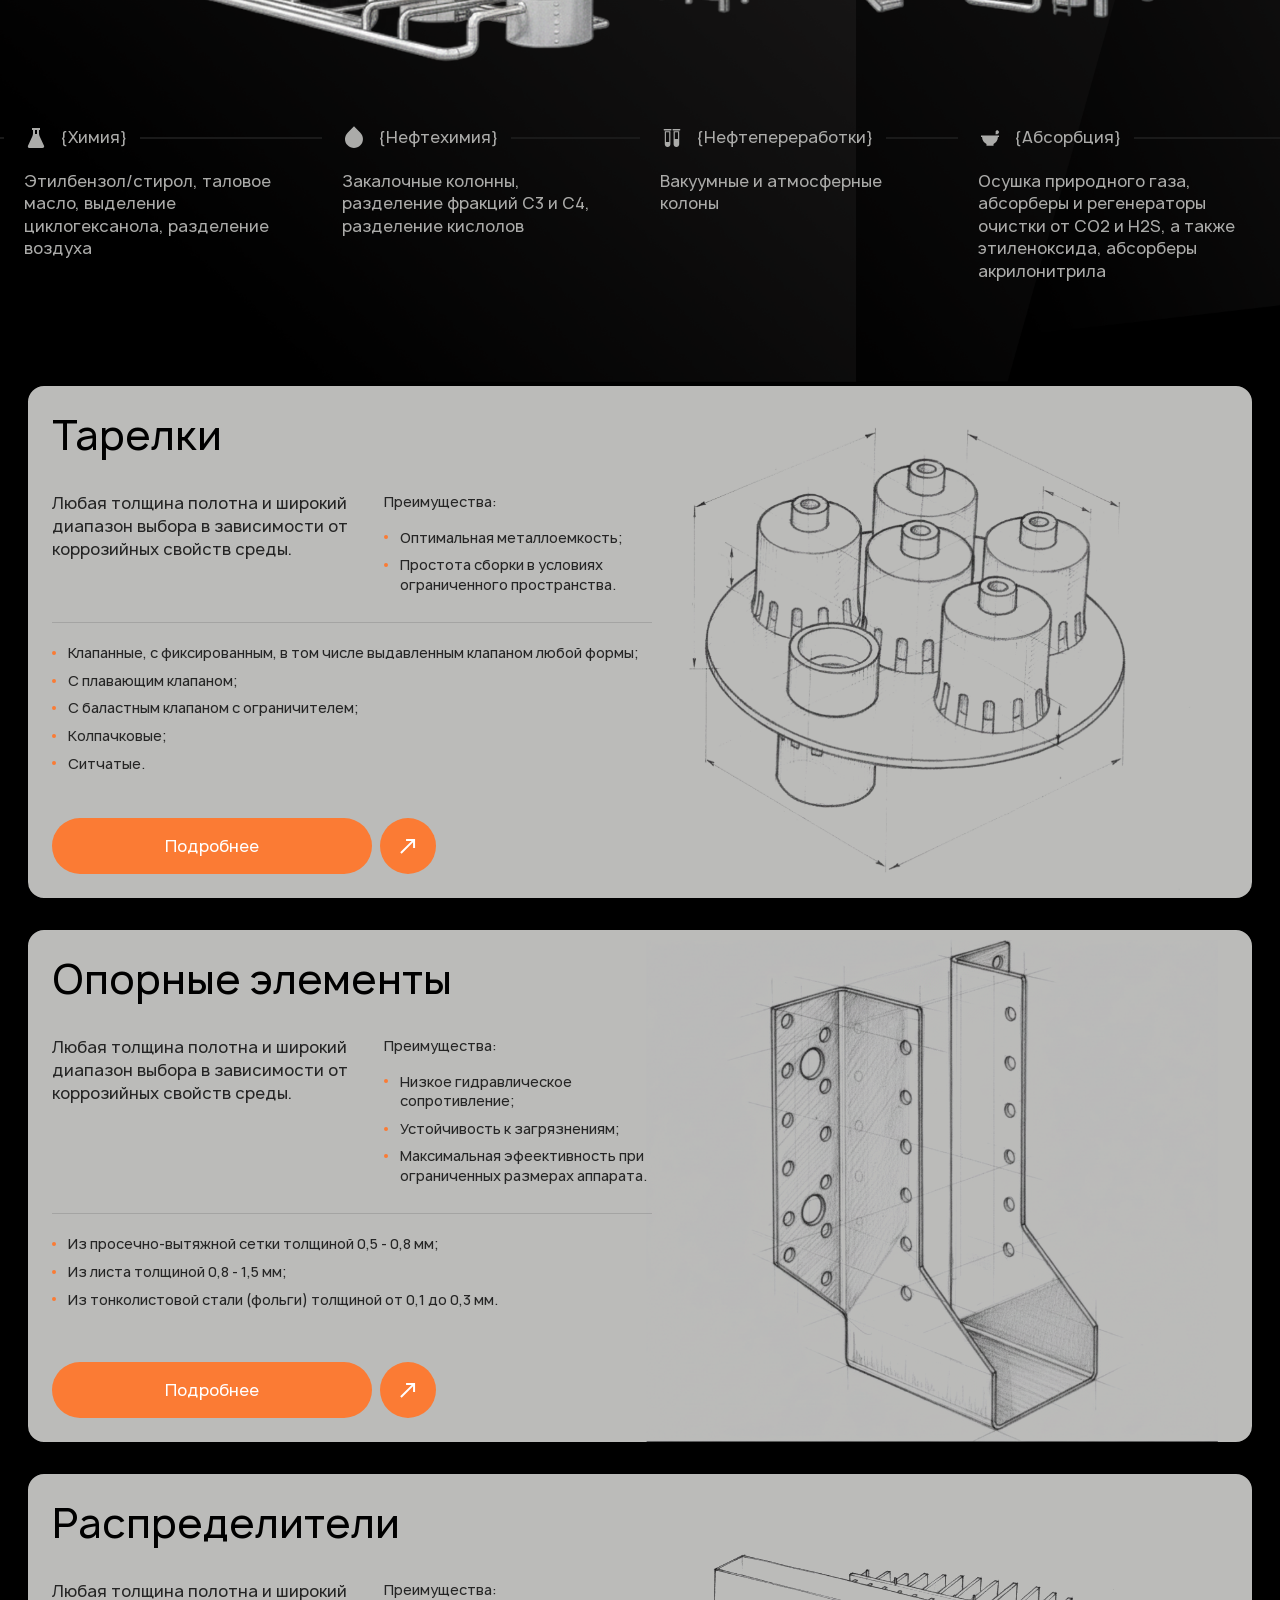
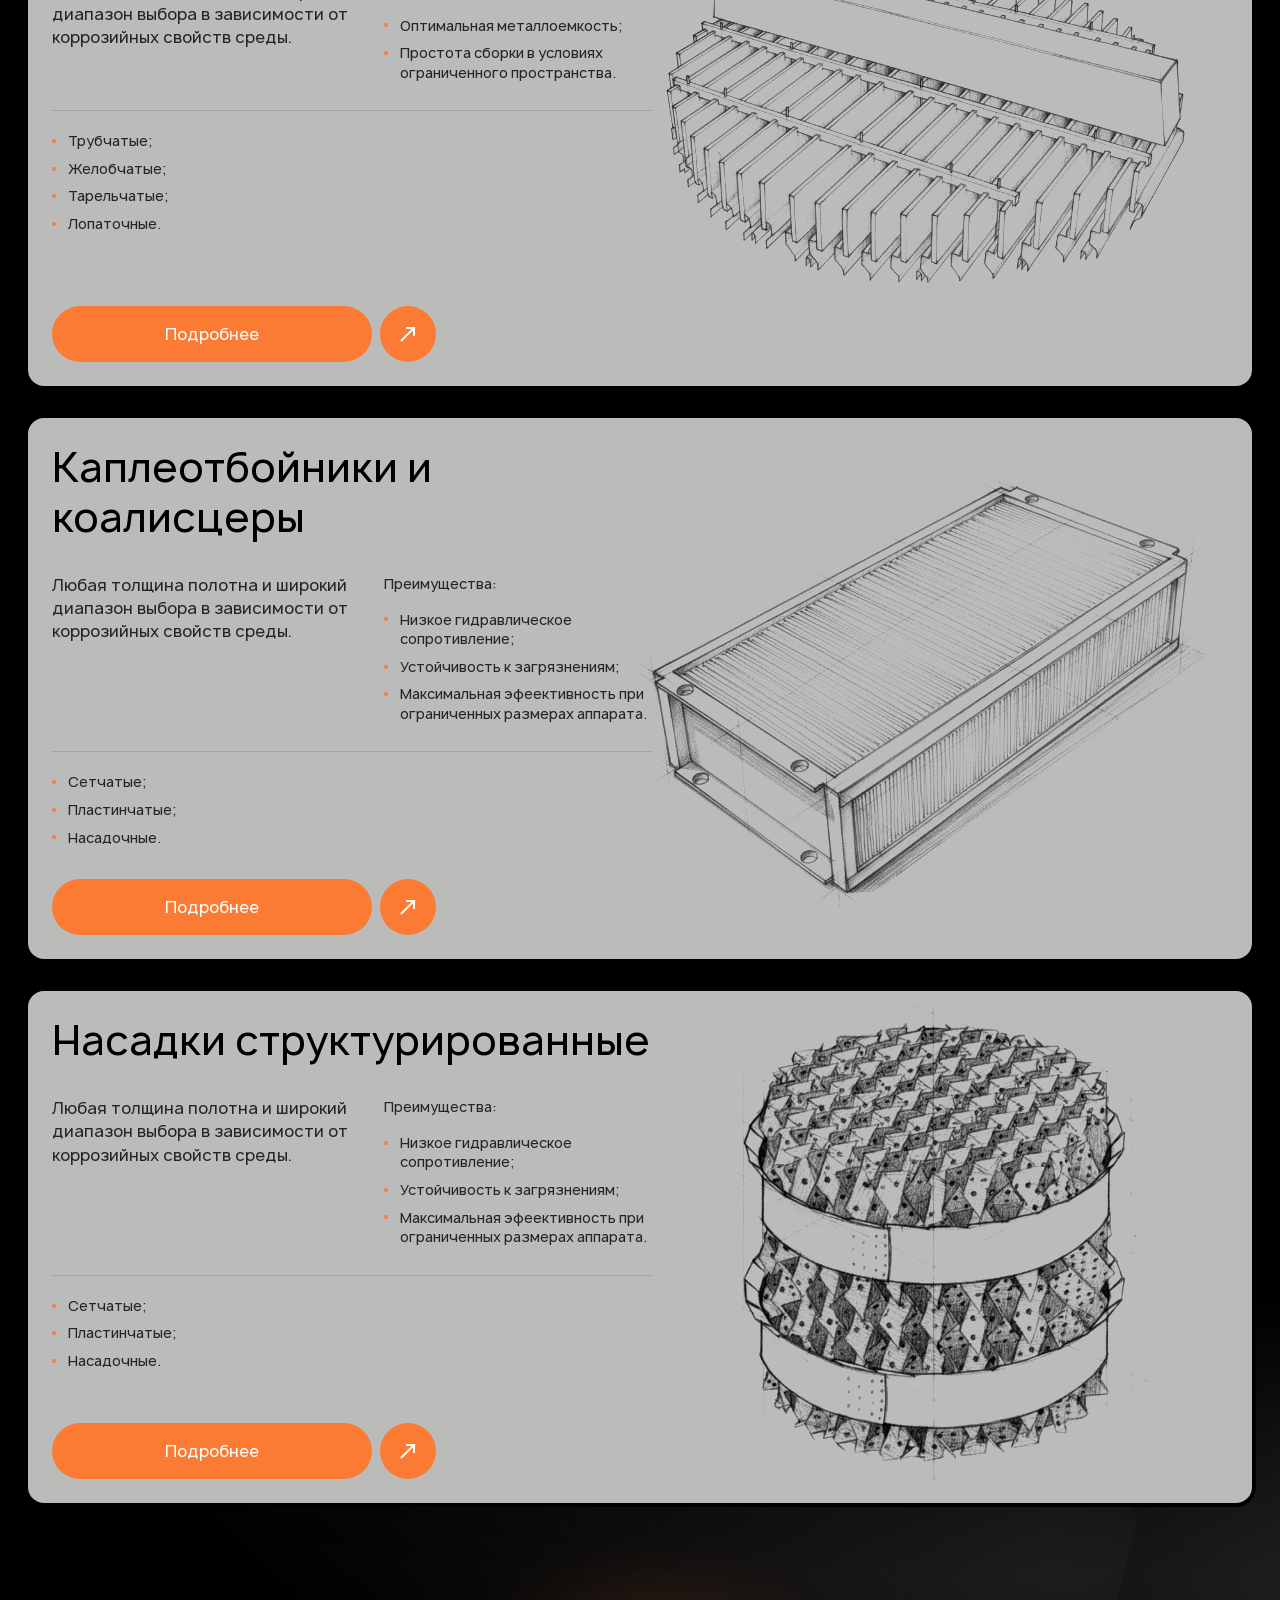
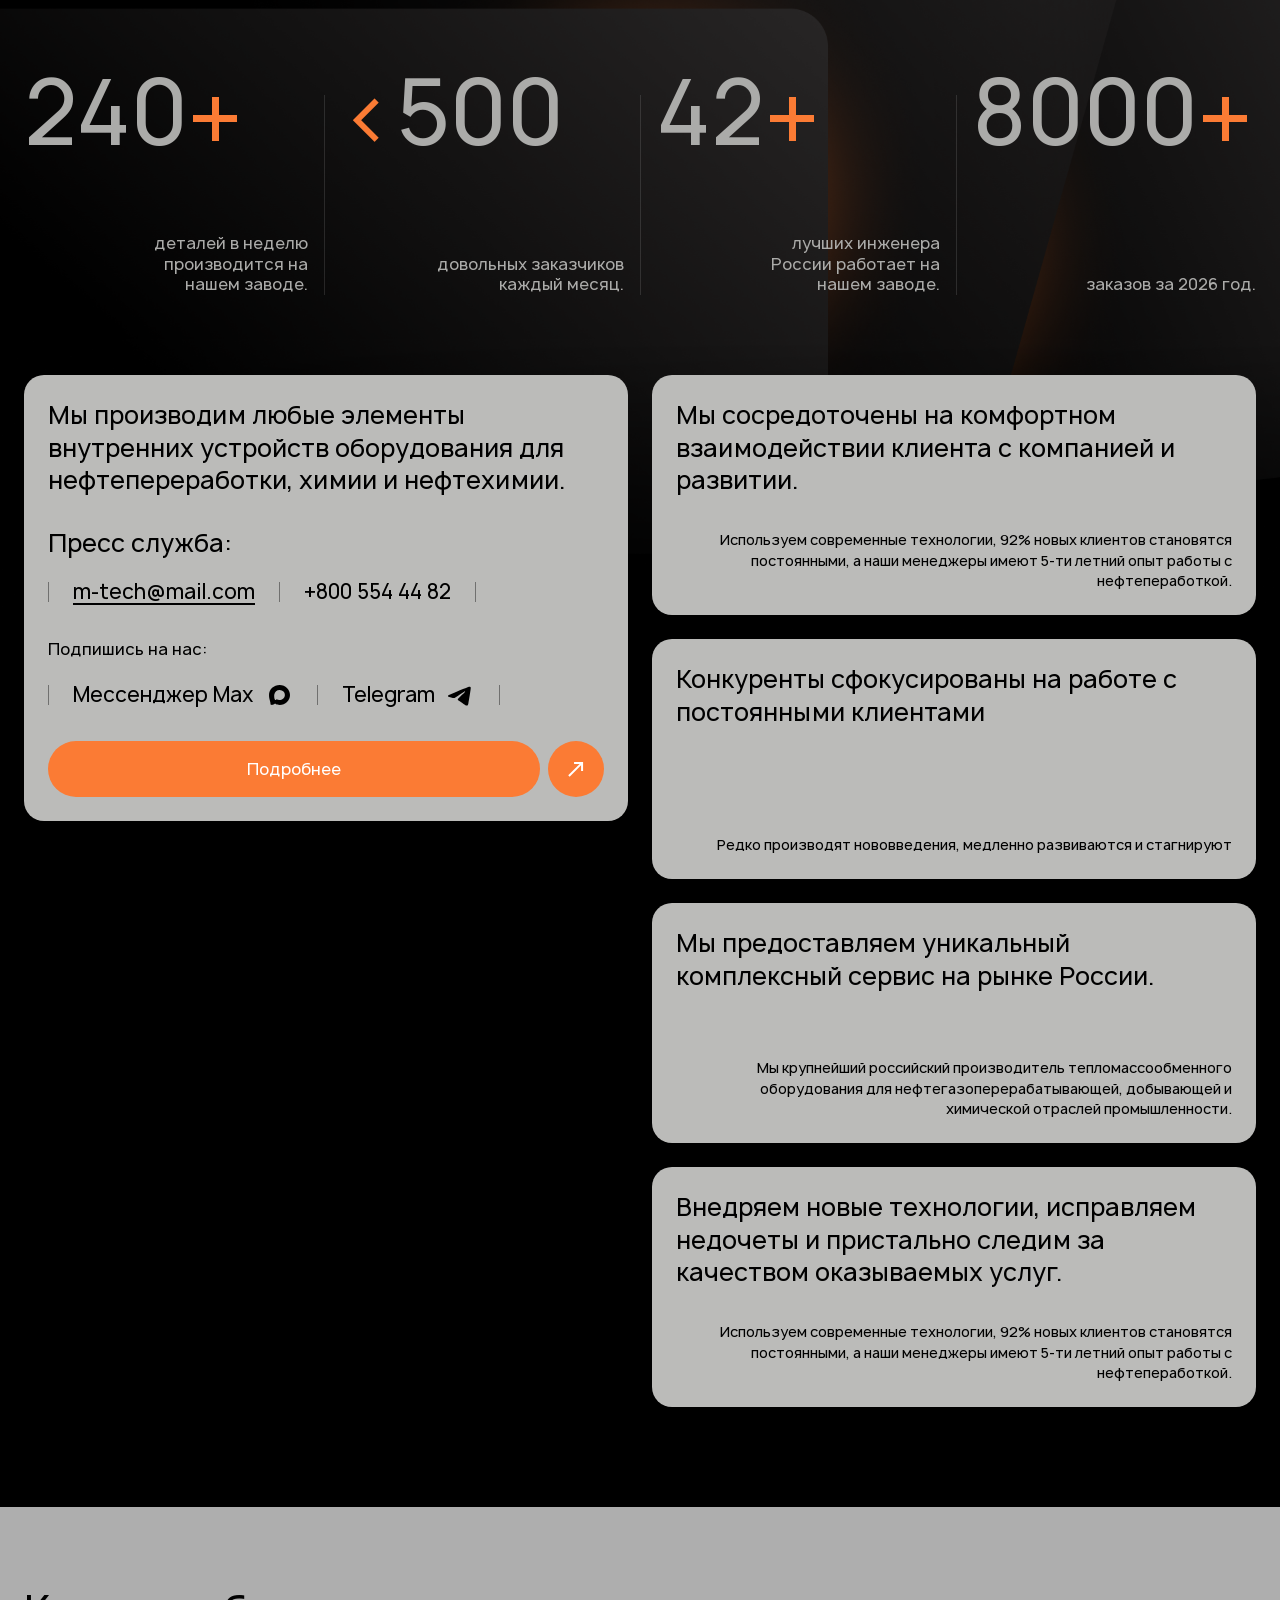
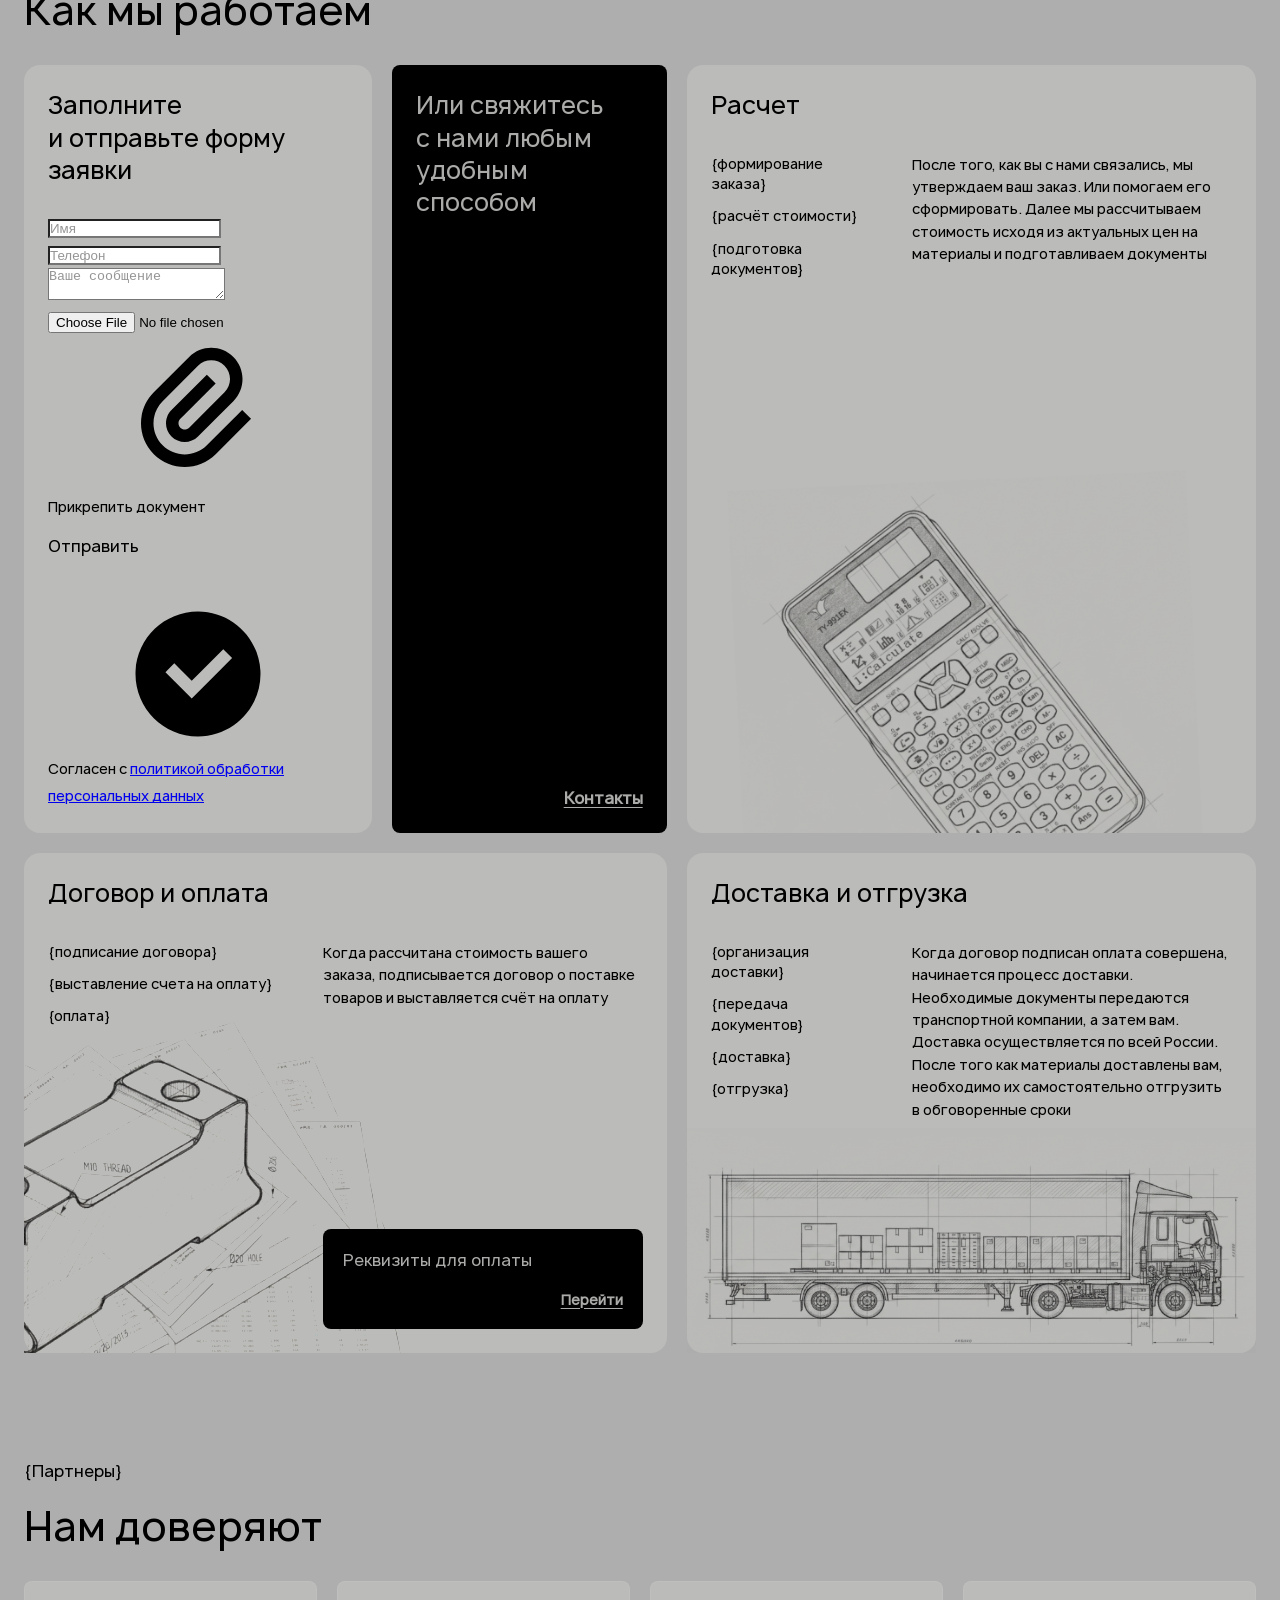
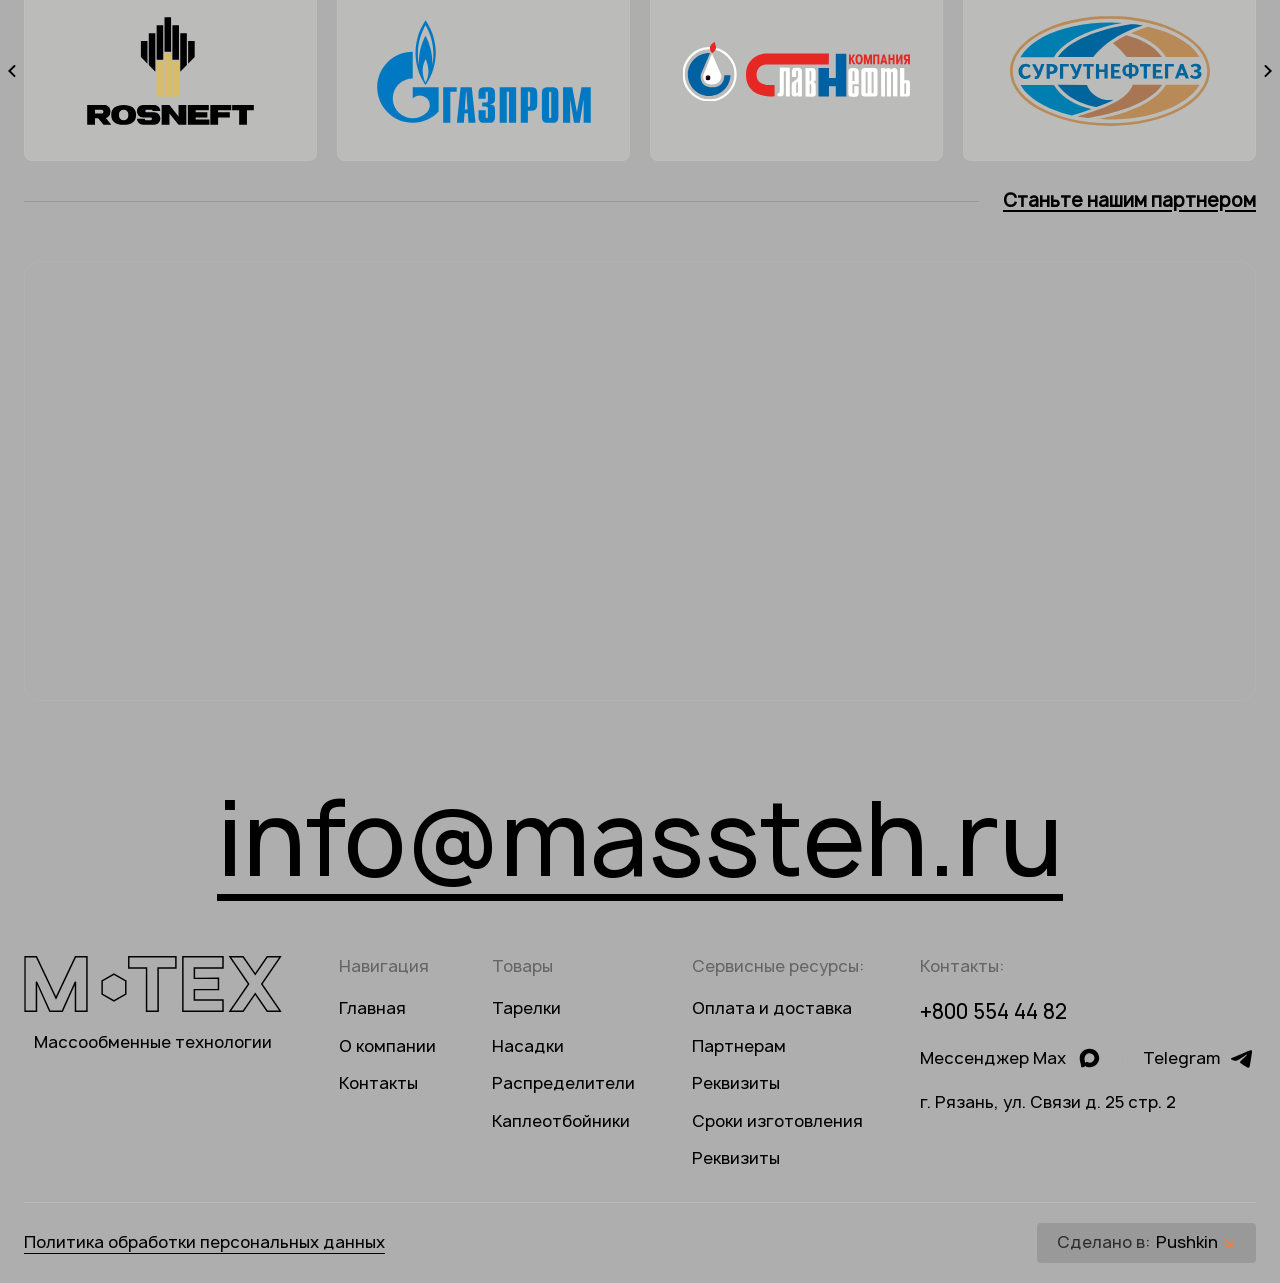
==== commit 04b8d294: "Updated" ====
--- a/index.html
+++ b/index.html
@@ -758,7 +758,7 @@
 
 									<div class="line">
 										<div class="field">
-											<input type="text" name="" value="" class="input" placeholder="Почта/телефон">
+											<input type="tel" name="" value="" class="input" placeholder="Телефон">
 										</div>
 									</div>
 
--- a/css/styles.css
+++ b/css/styles.css
@@ -743,12 +743,9 @@
         display: flex;
 
         opacity: 1;
-    }
-
-
-    @starting-style
-    {
-        &.show
+
+
+        @starting-style
         {
             opacity: 0;
         }
@@ -1719,15 +1716,12 @@
                 display: block;
 
                 opacity: 1;
-            }
-        }
-
-
-        @starting-style
-        {
-            .text
-            {
-                opacity: 0;
+
+
+                @starting-style
+                {
+                    opacity: 0;
+                }
             }
         }
     }
@@ -2127,12 +2121,12 @@
                 display: flex;
 
                 opacity: 1;
-            }
-
-
-            @starting-style
-            {
-                opacity: 0;
+
+
+                @starting-style
+                {
+                    opacity: 0;
+                }
             }
         }
     }
@@ -5108,12 +5102,9 @@
     &[open]
     {
         opacity: 1;
-    }
-
-
-    @starting-style
-    {
-        &[open]
+
+
+        @starting-style
         {
             opacity: 0;
         }
